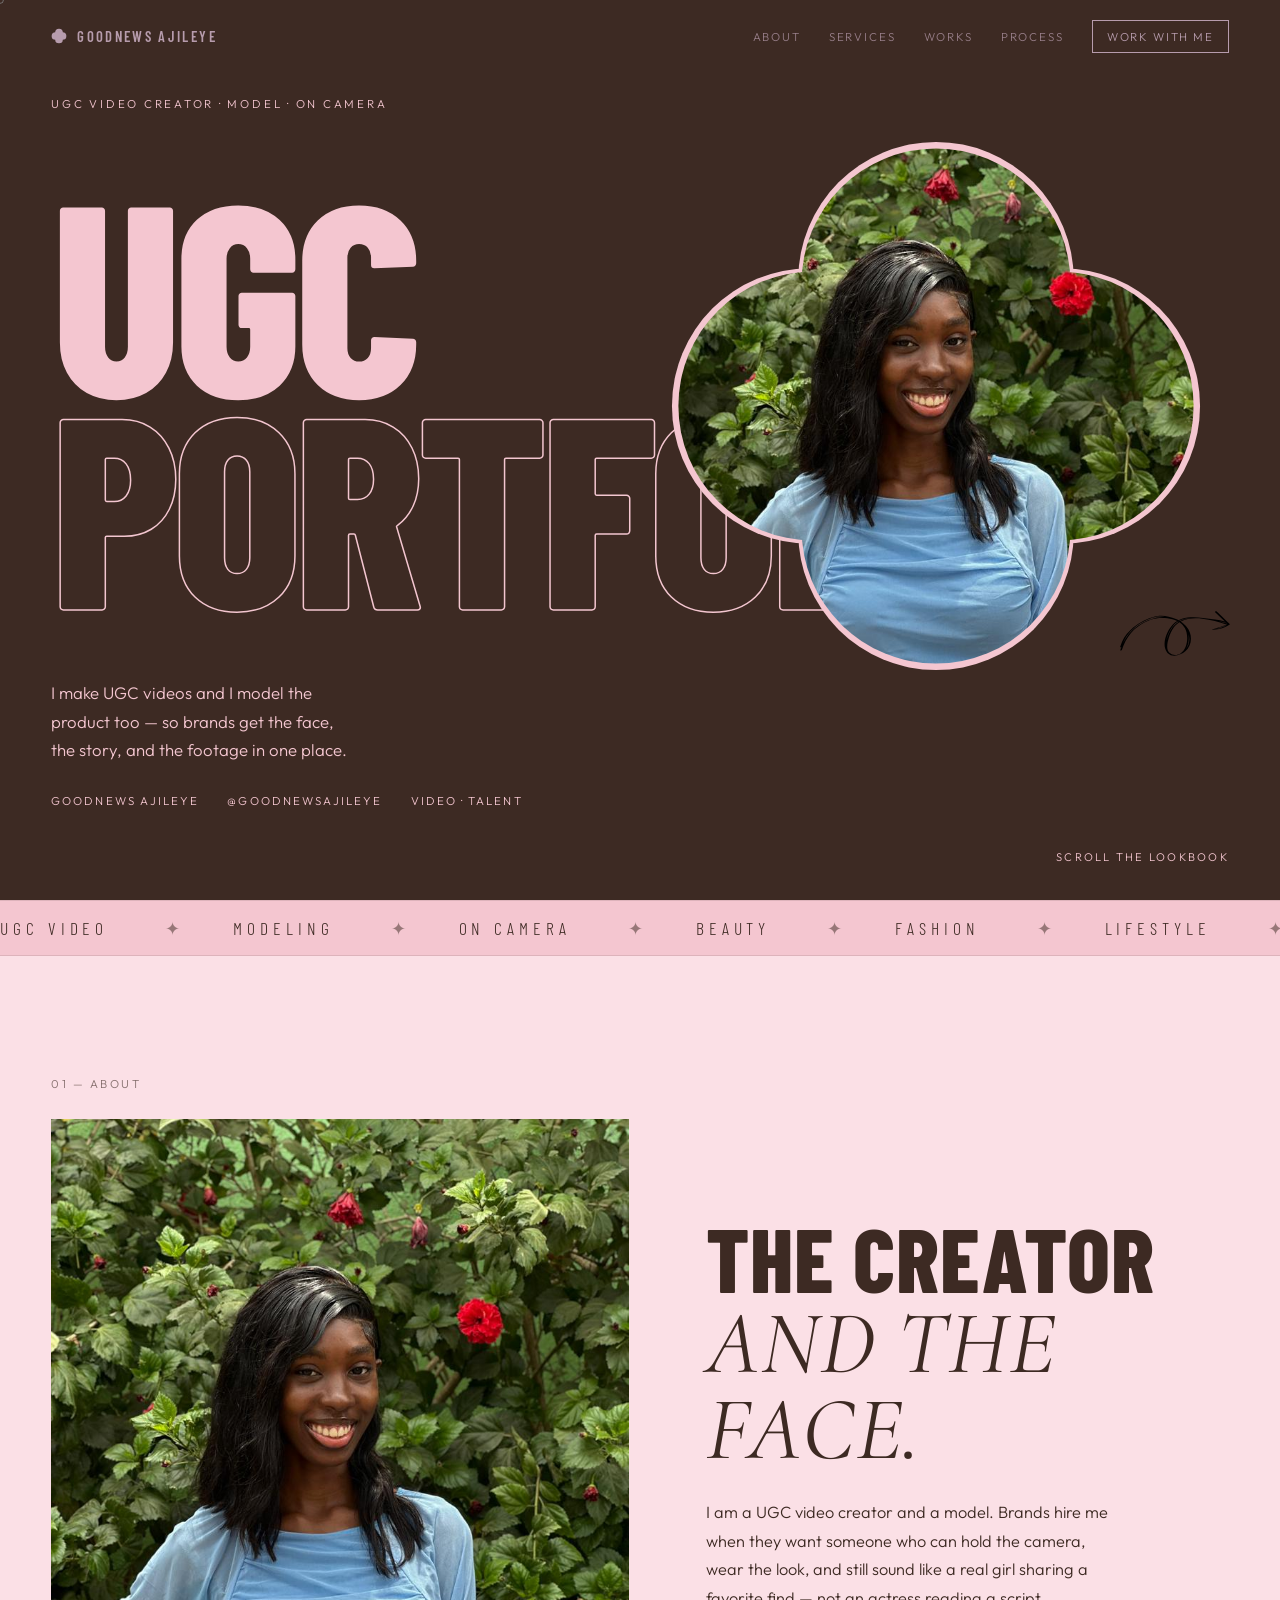
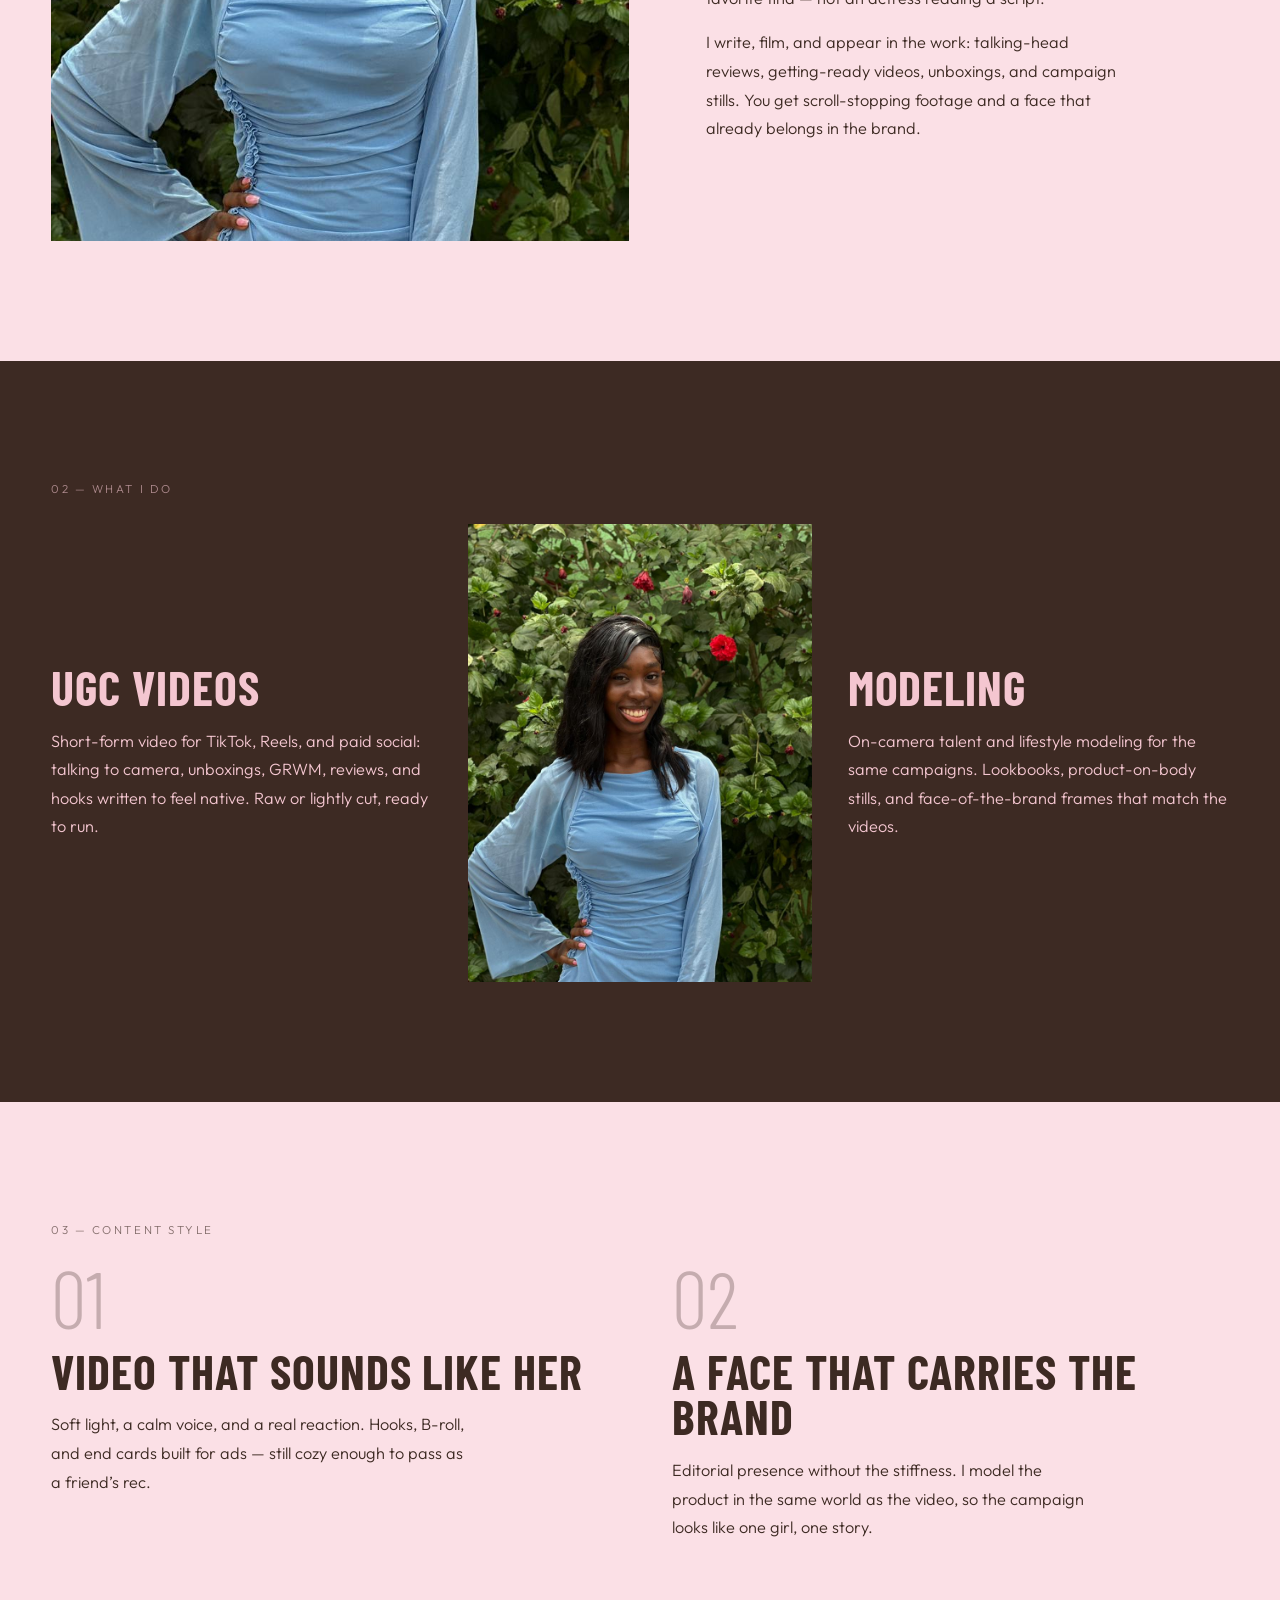
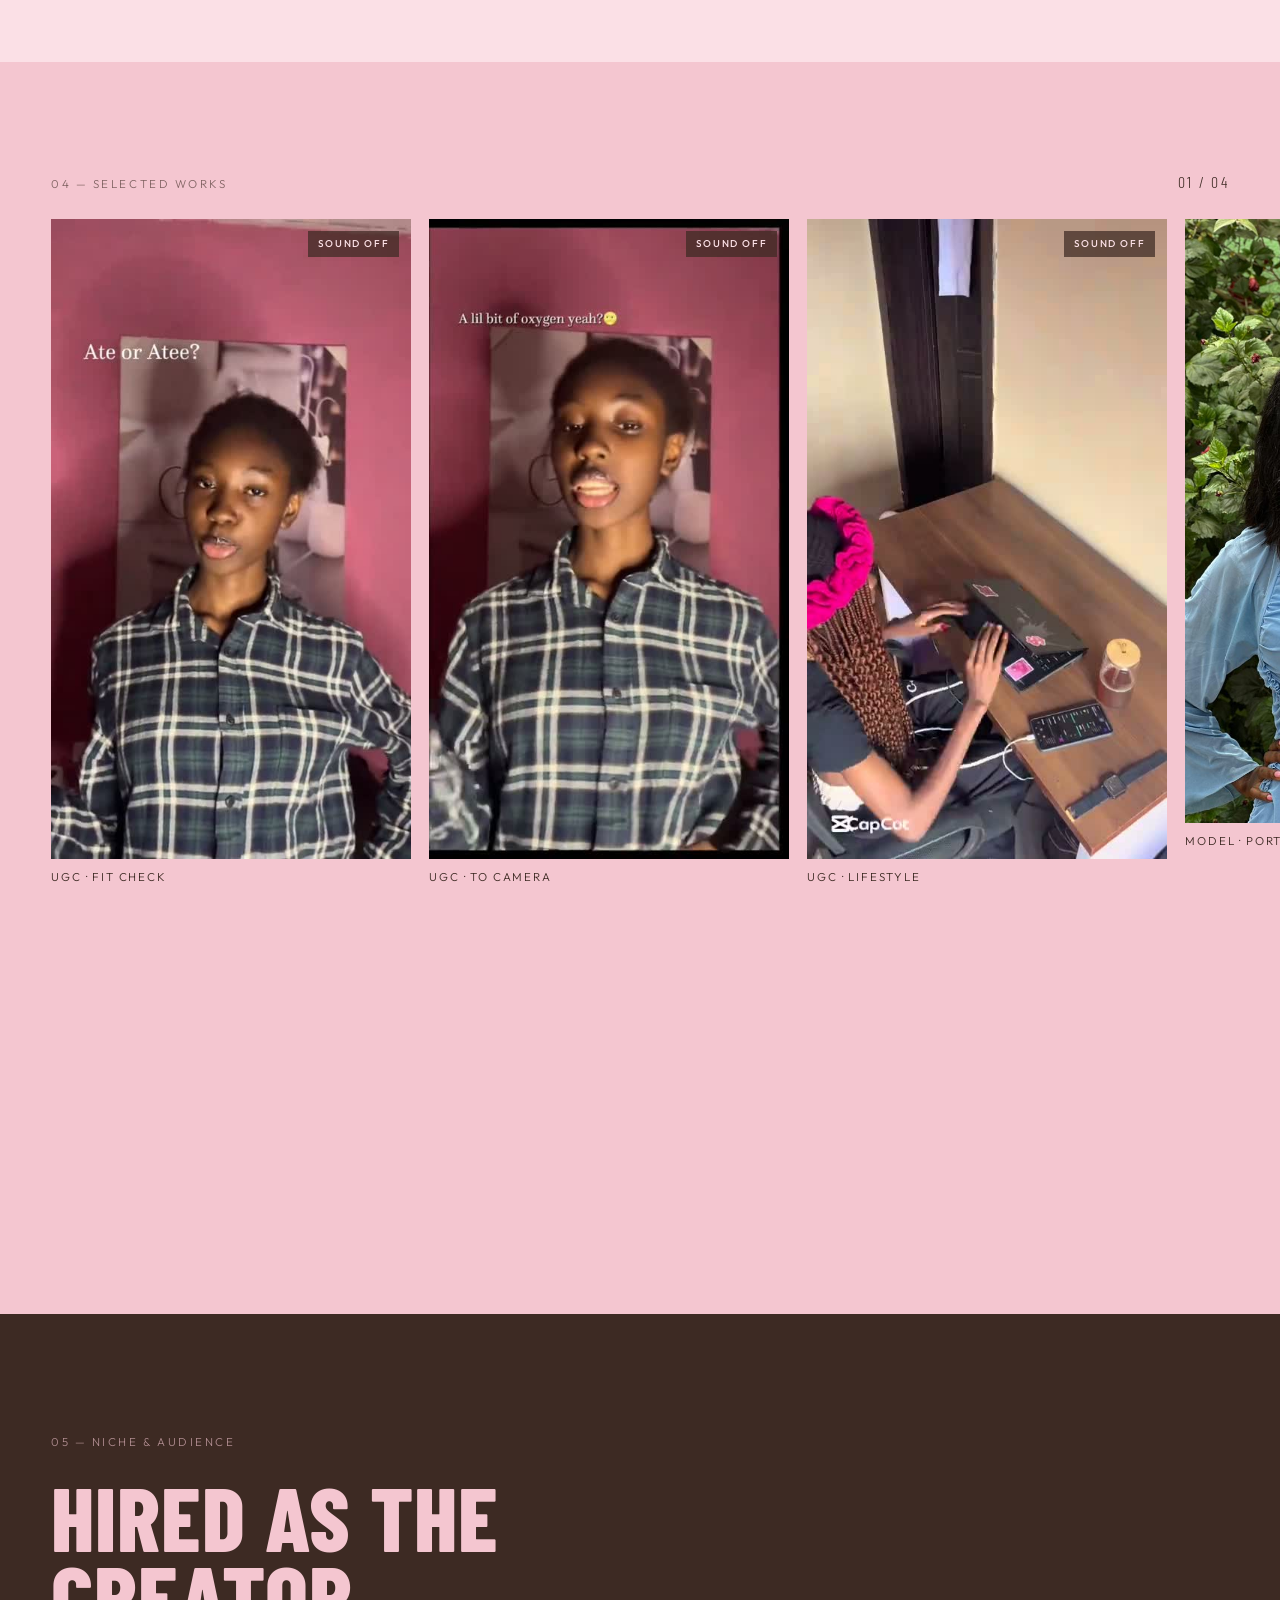
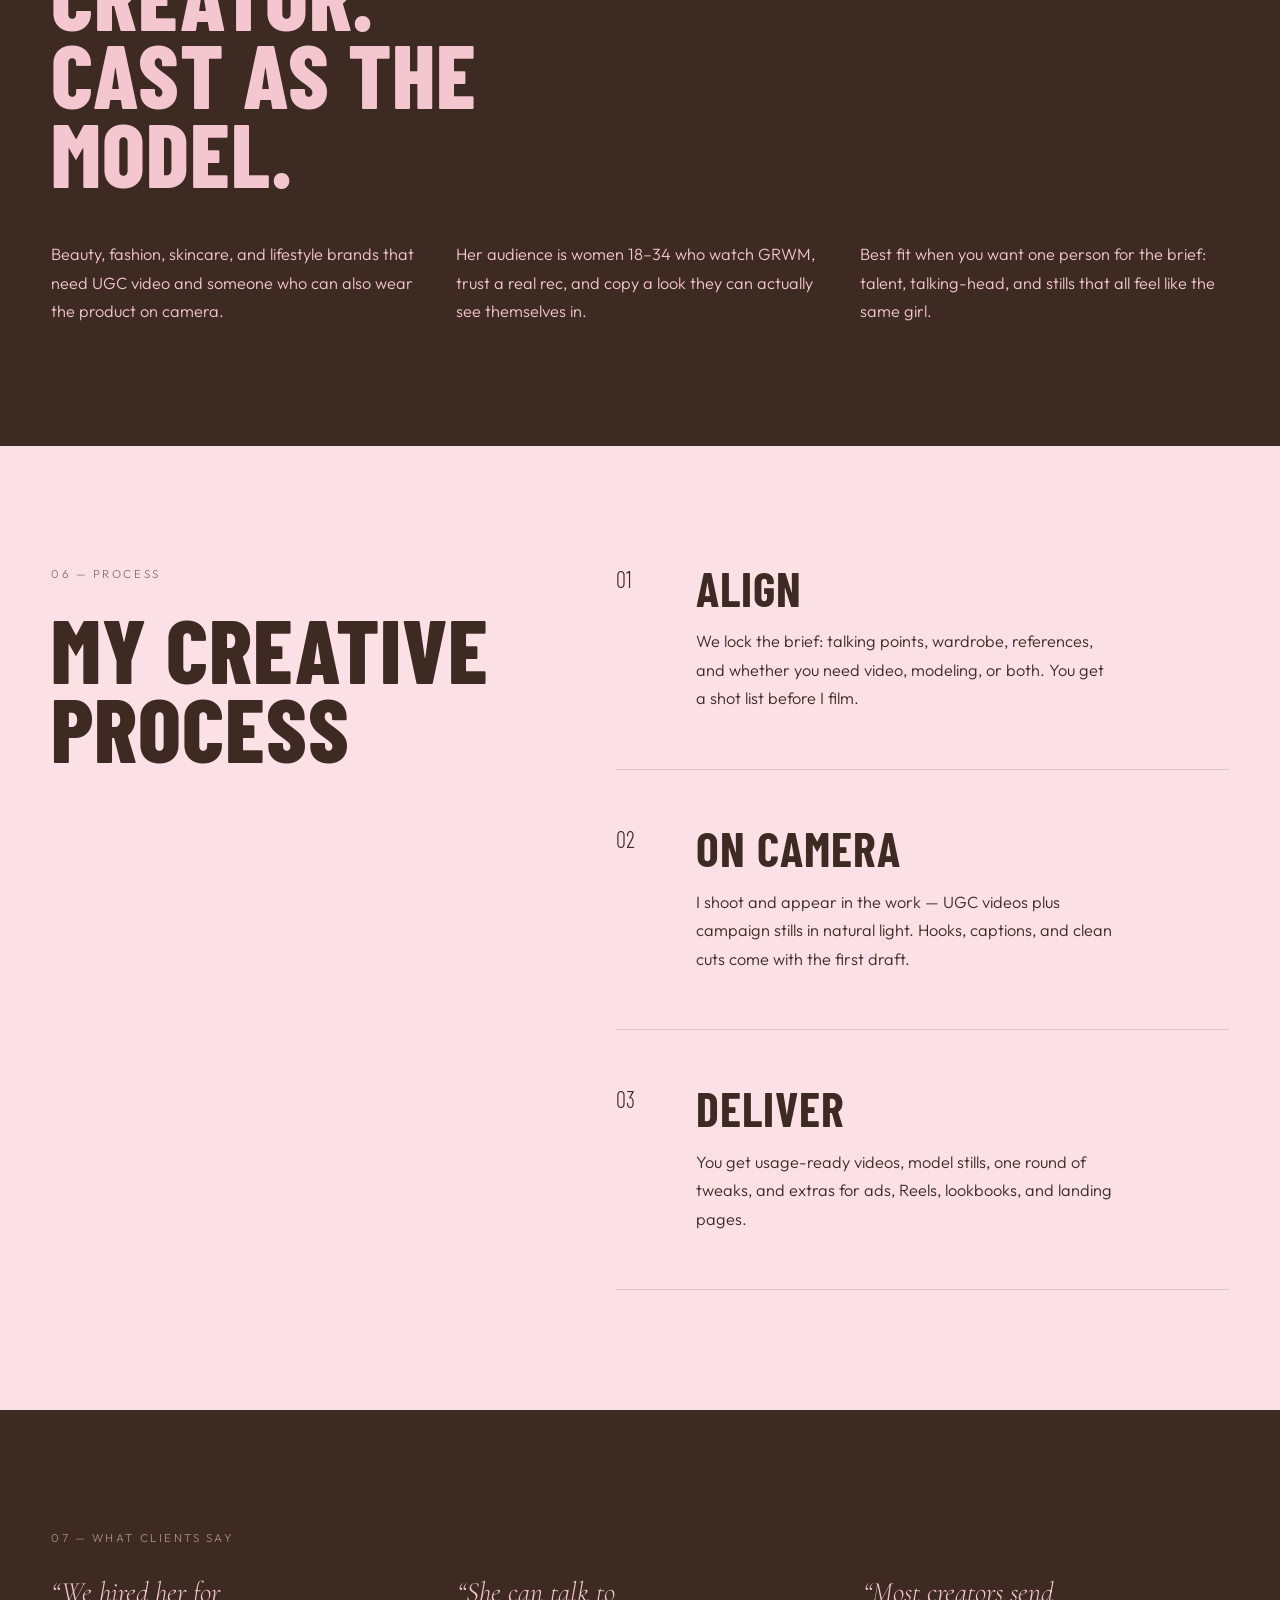
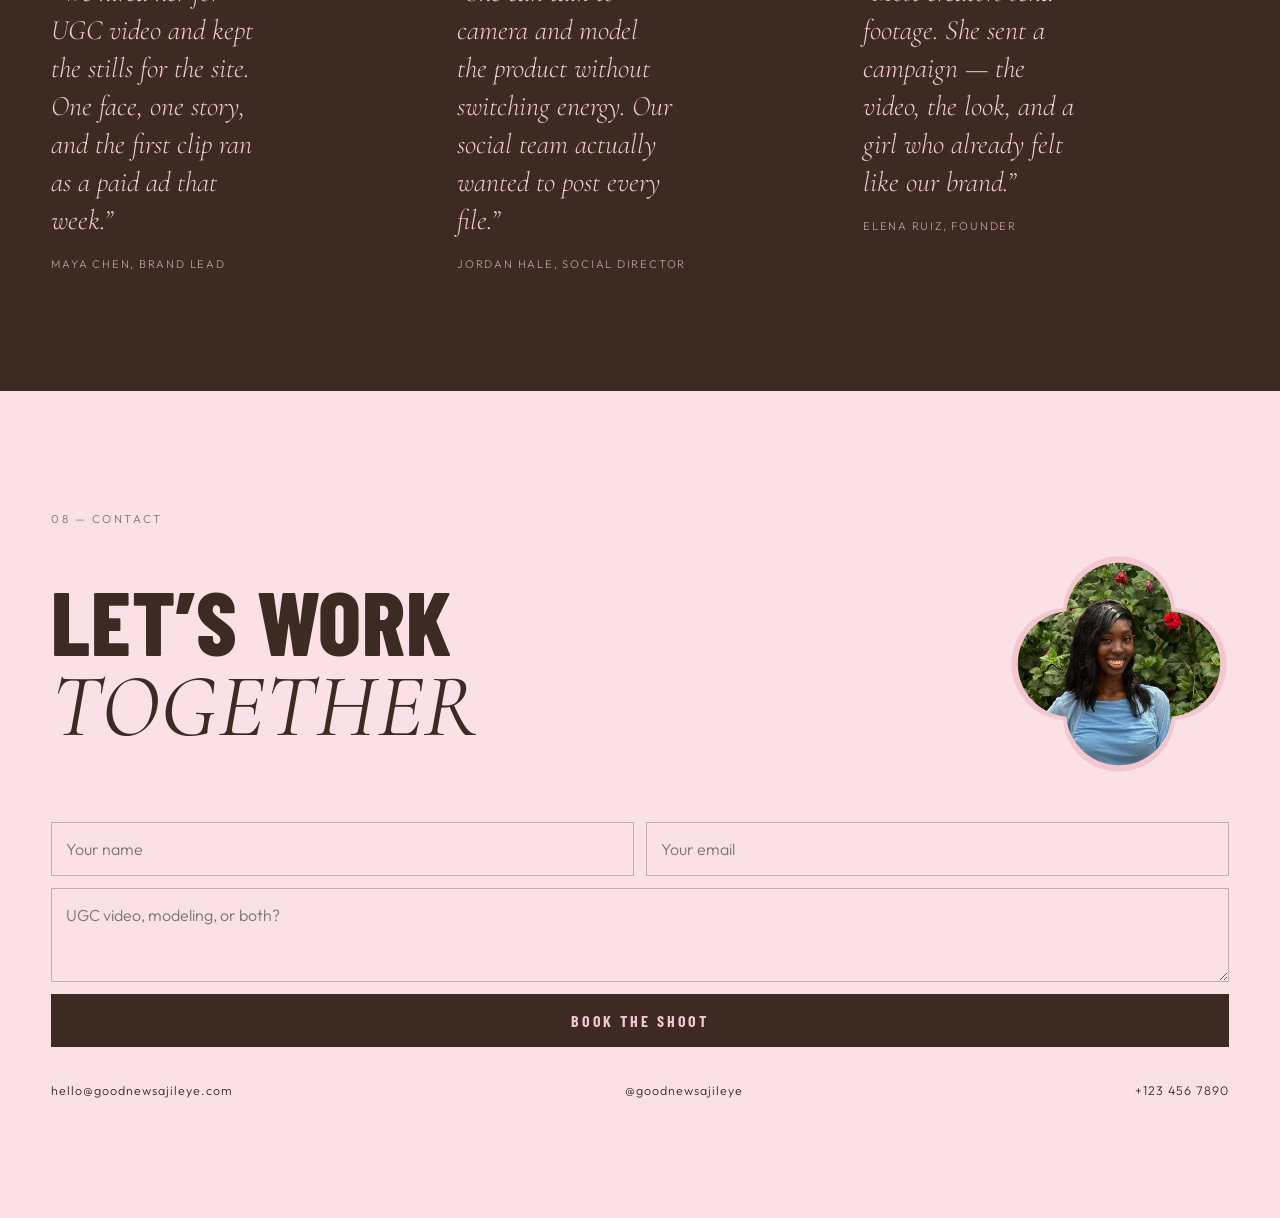
==== index.html @ 713c8ba0 "making it responsive" ====
<!DOCTYPE html>
<html lang="en">
<head>
  <meta charset="UTF-8">
  <meta name="viewport" content="width=device-width, initial-scale=1.0, viewport-fit=cover">
  <title>Goodnews Ajileye | UGC Creator & Model</title>
  <meta name="description" content="Goodnews Ajileye is a UGC video creator and model. On-camera stories, lifestyle campaigns, and ready-to-run video for beauty, fashion, and everyday brands.">
  <link rel="icon" href="assets/svg/clover.svg" type="image/svg+xml">
  <link rel="preconnect" href="https://fonts.googleapis.com">
  <link rel="preconnect" href="https://fonts.gstatic.com" crossorigin>
  <link href="https://fonts.googleapis.com/css2?family=Barlow+Condensed:wght@400;600;700;800&family=Cormorant+Garamond:ital,wght@0,400;1,400;1,500&family=Outfit:wght@300;400;500&display=swap" rel="stylesheet">
  <link rel="stylesheet" href="css/styles.css">
</head>
<body>
  <div class="cursor" aria-hidden="true"><span></span></div>
  <a class="skip" href="#home">Skip to content</a>

  <header class="topbar">
    <a class="logo" href="#home">
      <span class="clover-icon" aria-hidden="true"></span>
      <span class="logo-full">Goodnews Ajileye</span>
      <span class="logo-short">GA</span>
    </a>
    <button class="nav-toggle" type="button" aria-label="Open menu" aria-expanded="false">
      <span></span><span></span>
    </button>
    <nav class="nav" id="site-nav">
      <a href="#about">About</a>
      <a href="#do">Services</a>
      <a href="#works">Works</a>
      <a href="#process">Process</a>
      <a href="#contact" class="nav-cta">Work with me</a>
    </nav>
  </header>

  <main>
    <section class="hero" id="home">
      <p class="hero-kicker">UGC video creator · Model · On camera</p>
      <h1 class="hero-title">
        <span>UGC</span>
        <span class="outline">PORTFOLIO</span>
      </h1>
      <div class="hero-figure">
        <div class="clover-pic">
          <img src="assets/img/goodnews.jpg" alt="Goodnews Ajileye">
        </div>
        <img class="bow" src="assets/svg/bow.svg" alt="">
      </div>
      <p class="hero-lede">I make UGC videos and I model the product too — so brands get the face, the story, and the footage in one place.</p>
      <div class="hero-meta">
        <p>Goodnews Ajileye</p>
        <p>@goodnewsajileye</p>
        <p>Video · Talent</p>
      </div>
      <a class="scroll-hint" href="#about">Scroll the lookbook</a>
    </section>

    <div class="ticker" aria-hidden="true">
      <div class="ticker-track">
        <span>UGC Video</span><span>Modeling</span><span>On Camera</span><span>Beauty</span><span>Fashion</span><span>Lifestyle</span>
        <span>UGC Video</span><span>Modeling</span><span>On Camera</span><span>Beauty</span><span>Fashion</span><span>Lifestyle</span>
      </div>
    </div>

    <section class="about" id="about">
      <p class="chapter">01 — About</p>
      <div class="about-grid">
        <figure class="about-shot">
          <img src="assets/img/goodnews.jpg" alt="Portrait of Goodnews Ajileye">
        </figure>
        <div class="about-copy">
          <h2>The creator<br><em>and the face.</em></h2>
          <p>I am a UGC video creator and a model. Brands hire me when they want someone who can hold the camera, wear the look, and still sound like a real girl sharing a favorite find — not an actress reading a script.</p>
          <p>I write, film, and appear in the work: talking-head reviews, getting-ready videos, unboxings, and campaign stills. You get scroll-stopping footage and a face that already belongs in the brand.</p>
        </div>
      </div>
    </section>

    <section class="services" id="do">
      <p class="chapter light">02 — What I do</p>
      <div class="service-row">
        <article>
          <h3>UGC videos</h3>
          <p>Short-form video for TikTok, Reels, and paid social: talking to camera, unboxings, GRWM, reviews, and hooks written to feel native. Raw or lightly cut, ready to run.</p>
        </article>
        <figure>
          <img src="assets/img/goodnews.jpg" alt="Goodnews on camera">
        </figure>
        <article>
          <h3>Modeling</h3>
          <p>On-camera talent and lifestyle modeling for the same campaigns. Lookbooks, product-on-body stills, and face-of-the-brand frames that match the videos.</p>
        </article>
      </div>
    </section>

    <section class="style" id="style">
      <p class="chapter">03 — Content style</p>
      <div class="style-grid">
        <article>
          <span>01</span>
          <h3>Video that sounds like her</h3>
          <p>Soft light, a calm voice, and a real reaction. Hooks, B-roll, and end cards built for ads — still cozy enough to pass as a friend’s rec.</p>
        </article>
        <article>
          <span>02</span>
          <h3>A face that carries the brand</h3>
          <p>Editorial presence without the stiffness. I model the product in the same world as the video, so the campaign looks like one girl, one story.</p>
        </article>
      </div>
    </section>

    <section class="works-pin" id="works">
      <div class="works-sticky">
        <div class="works-bar">
          <p class="chapter">04 — Selected works</p>
          <p class="works-count"><span id="works-index">01</span> / <span id="works-total">04</span></p>
        </div>
        <div class="works-track" id="works-track">
          <figure class="work-clip">
            <video muted loop playsinline webkit-playsinline preload="metadata" poster="assets/img/work-fit.jpg" src="assets/video/ugc-0359.mp4"></video>
            <button type="button" class="work-sound" aria-label="Unmute video">Sound off</button>
            <figcaption>UGC · Fit check</figcaption>
          </figure>
          <figure class="work-clip">
            <video muted loop playsinline webkit-playsinline preload="metadata" poster="assets/img/work-talk.jpg" src="assets/video/ugc-0360.mp4"></video>
            <button type="button" class="work-sound" aria-label="Unmute video">Sound off</button>
            <figcaption>UGC · To camera</figcaption>
          </figure>
          <figure class="work-clip">
            <video muted loop playsinline webkit-playsinline preload="metadata" poster="assets/img/work-life.jpg" src="assets/video/ugc-8744.mp4"></video>
            <button type="button" class="work-sound" aria-label="Unmute video">Sound off</button>
            <figcaption>UGC · Lifestyle</figcaption>
          </figure>
          <figure>
            <img src="assets/img/goodnews.jpg" alt="Goodnews Ajileye, UGC creator and model">
            <figcaption>Model · Portrait</figcaption>
          </figure>
        </div>
      </div>
    </section>

    <section class="niche" id="niche">
      <p class="chapter light">05 — Niche & audience</p>
      <h2>Hired as the creator.<br>Cast as the model.</h2>
      <div class="niche-grid">
        <p>Beauty, fashion, skincare, and lifestyle brands that need UGC video and someone who can also wear the product on camera.</p>
        <p>Her audience is women 18–34 who watch GRWM, trust a real rec, and copy a look they can actually see themselves in.</p>
        <p>Best fit when you want one person for the brief: talent, talking-head, and stills that all feel like the same girl.</p>
      </div>
    </section>

    <section class="process" id="process">
      <div class="process-sticky">
        <p class="chapter">06 — Process</p>
        <h2>My creative<br>process</h2>
      </div>
      <ol class="steps">
        <li>
          <span>01</span>
          <div>
            <h3>Align</h3>
            <p>We lock the brief: talking points, wardrobe, references, and whether you need video, modeling, or both. You get a shot list before I film.</p>
          </div>
        </li>
        <li>
          <span>02</span>
          <div>
            <h3>On camera</h3>
            <p>I shoot and appear in the work — UGC videos plus campaign stills in natural light. Hooks, captions, and clean cuts come with the first draft.</p>
          </div>
        </li>
        <li>
          <span>03</span>
          <div>
            <h3>Deliver</h3>
            <p>You get usage-ready videos, model stills, one round of tweaks, and extras for ads, Reels, lookbooks, and landing pages.</p>
          </div>
        </li>
      </ol>
    </section>

    <section class="clients" id="clients">
      <p class="chapter light">07 — What clients say</p>
      <div class="quotes">
        <blockquote>
          <p>“We hired her for UGC video and kept the stills for the site. One face, one story, and the first clip ran as a paid ad that week.”</p>
          <cite>Maya Chen, Brand Lead</cite>
        </blockquote>
        <blockquote>
          <p>“She can talk to camera and model the product without switching energy. Our social team actually wanted to post every file.”</p>
          <cite>Jordan Hale, Social Director</cite>
        </blockquote>
        <blockquote>
          <p>“Most creators send footage. She sent a campaign — the video, the look, and a girl who already felt like our brand.”</p>
          <cite>Elena Ruiz, Founder</cite>
        </blockquote>
      </div>
    </section>

    <section class="contact" id="contact">
      <p class="chapter">08 — Contact</p>
      <div class="contact-top">
        <h2>Let’s work<br><em>together</em></h2>
        <div class="contact-portrait">
          <div class="clover-pic">
            <img src="assets/img/goodnews.jpg" alt="Goodnews Ajileye">
          </div>
        </div>
      </div>
      <form class="contact-form" id="contact-form">
        <input type="text" name="name" placeholder="Your name" required>
        <input type="email" name="email" placeholder="Your email" required>
        <textarea name="message" rows="3" placeholder="UGC video, modeling, or both?" required></textarea>
        <button type="submit">Book the shoot</button>
        <p class="form-note" hidden>Thank you. I will get back to you soon.</p>
      </form>
      <div class="contact-meta">
        <a href="mailto:hello@goodnewsajileye.com">hello@goodnewsajileye.com</a>
        <a href="https://instagram.com/goodnewsajileye" target="_blank" rel="noreferrer">@goodnewsajileye</a>
        <a href="tel:+1234567890">+123 456 7890</a>
      </div>
    </section>
  </main>

  <script src="js/main.js"></script>
</body>
</html>
---- css/styles.css ----
:root {
  --pink: #f4c6d0;
  --pink-soft: #fbe0e6;
  --brown: #3d2a23;
  --brown-deep: #261812;
  --ink: #3d2a23;
  --display: "Barlow Condensed", "Arial Narrow", sans-serif;
  --serif: "Cormorant Garamond", Georgia, serif;
  --body: "Outfit", system-ui, sans-serif;
  --pad: clamp(20px, 4vw, 56px);
  --header: 72px;
  --safe-top: env(safe-area-inset-top, 0px);
  --safe-bottom: env(safe-area-inset-bottom, 0px);
}

* { box-sizing: border-box; margin: 0; padding: 0; }

html {
  scroll-behavior: smooth;
  scroll-padding-top: calc(var(--header) + var(--safe-top));
  -webkit-text-size-adjust: 100%;
  text-size-adjust: 100%;
  overflow-x: clip;
  width: 100%;
  max-width: 100%;
}

body {
  font-family: var(--body);
  font-weight: 300;
  color: var(--ink);
  background: var(--pink-soft);
  overflow-x: clip;
  width: 100%;
  max-width: 100%;
}

body.has-cursor { cursor: none; }

img,
video { max-width: 100%; height: auto; display: block; }
a { color: inherit; text-decoration: none; }
em { font-family: var(--serif); font-style: italic; font-weight: 400; }

::selection { background: var(--brown); color: var(--pink); }
:focus-visible { outline: 2px solid currentColor; outline-offset: 3px; }

.skip {
  position: absolute;
  left: 12px;
  top: -48px;
  z-index: 40;
  padding: 8px 12px;
  background: var(--brown);
  color: var(--pink);
}
.skip:focus { top: 12px; }

.cursor {
  display: none;
  position: fixed;
  top: 0;
  left: 0;
  z-index: 50;
  width: 18px;
  height: 18px;
  pointer-events: none;
  mix-blend-mode: difference;
}

.cursor span {
  display: block;
  width: 100%;
  height: 100%;
  border: 1.5px solid #fff;
  border-radius: 50%;
  transform: scale(0.4);
  transition: transform 0.25s ease;
}

body.has-cursor .cursor { display: block; }
body.is-hovering .cursor span { transform: scale(1.8); }

.clover-icon {
  width: 16px;
  height: 16px;
  display: inline-block;
  background: currentColor;
  -webkit-mask: url("../assets/svg/clover.svg") center / contain no-repeat;
  mask: url("../assets/svg/clover.svg") center / contain no-repeat;
}

.clover-pic {
  position: relative;
  width: 100%;
  aspect-ratio: 1;
}

.clover-pic::before {
  content: "";
  position: absolute;
  inset: -7px;
  background: var(--pink);
  -webkit-mask: url("../assets/svg/clover.svg") center / 100% 100% no-repeat;
  mask: url("../assets/svg/clover.svg") center / 100% 100% no-repeat;
}

.clover-pic img {
  width: 100%;
  height: 100%;
  object-fit: cover;
  object-position: 52% 18%;
  -webkit-mask: url("../assets/svg/clover.svg") center / 100% 100% no-repeat;
  mask: url("../assets/svg/clover.svg") center / 100% 100% no-repeat;
}

.topbar {
  position: fixed;
  inset: 0 0 auto;
  z-index: 20;
  height: calc(var(--header) + var(--safe-top));
  padding: var(--safe-top) var(--pad) 0;
  display: flex;
  align-items: center;
  justify-content: space-between;
  color: var(--pink);
  mix-blend-mode: difference;
}

.logo {
  display: flex;
  align-items: center;
  gap: 10px;
  font-family: var(--display);
  font-weight: 600;
  letter-spacing: 0.16em;
  text-transform: uppercase;
  font-size: 0.92rem;
}

.logo-short { display: none; }

.nav { display: flex; align-items: center; gap: 28px; }

.nav a {
  font-size: 0.72rem;
  letter-spacing: 0.16em;
  text-transform: uppercase;
  opacity: 0.75;
}

.nav a:hover,
.nav a.is-active { opacity: 1; }

.nav-cta {
  opacity: 1 !important;
  border: 1px solid currentColor;
  padding: 8px 14px;
}

.nav-toggle {
  display: none;
  width: 42px;
  height: 36px;
  border: 1px solid currentColor;
  background: transparent;
  cursor: pointer;
}

.nav-toggle span {
  display: block;
  height: 1px;
  margin: 6px 8px;
  background: currentColor;
}

.chapter {
  font-size: 0.72rem;
  letter-spacing: 0.22em;
  text-transform: uppercase;
  margin-bottom: 28px;
  opacity: 0.62;
}

.chapter.light { color: var(--pink); }

.hero {
  position: relative;
  min-height: 100vh;
  padding: calc(var(--header) + 24px) var(--pad) 48px;
  background: var(--brown);
  color: var(--pink);
  overflow: hidden;
}

.hero-kicker {
  font-size: 0.72rem;
  letter-spacing: 0.24em;
  text-transform: uppercase;
}

.hero-title {
  font-family: var(--display);
  font-weight: 800;
  font-size: clamp(6rem, 22vw, 17rem);
  line-height: 0.78;
  letter-spacing: -0.03em;
  text-transform: uppercase;
  margin-top: 8vh;
}

.hero-title .outline {
  display: block;
  color: transparent;
  -webkit-text-stroke: 1.5px var(--pink);
}

.hero-figure {
  position: absolute;
  right: 5vw;
  top: 14vh;
  width: min(560px, 46vw);
  z-index: 2;
}

.hero-figure .bow {
  position: absolute;
  right: -14px;
  bottom: 28px;
  width: 110px;
  color: var(--pink);
}

.hero-lede {
  max-width: 28ch;
  margin-top: 8vh;
  font-size: 1.05rem;
  line-height: 1.7;
}

.hero-meta {
  display: flex;
  gap: 28px;
  margin-top: 28px;
  font-size: 0.72rem;
  letter-spacing: 0.18em;
  text-transform: uppercase;
}

.scroll-hint {
  position: absolute;
  right: var(--pad);
  bottom: 36px;
  font-size: 0.7rem;
  letter-spacing: 0.2em;
  text-transform: uppercase;
}

.ticker {
  width: 100%;
  overflow: hidden;
  background: var(--pink);
  color: var(--brown);
  border-top: 1px solid rgba(61, 42, 35, 0.12);
  border-bottom: 1px solid rgba(61, 42, 35, 0.12);
}

.ticker-track {
  display: flex;
  gap: 48px;
  width: max-content;
  padding: 16px 0;
  font-family: var(--display);
  font-size: 1.1rem;
  letter-spacing: 0.28em;
  text-transform: uppercase;
  animation: ticker 28s linear infinite;
}

.ticker-track span::after {
  content: " ✦ ";
  margin-left: 48px;
  opacity: 0.5;
}

@keyframes ticker {
  to { transform: translateX(-50%); }
}

.about,
.style,
.process,
.contact {
  background: var(--pink-soft);
  color: var(--brown);
  padding: 120px var(--pad);
}

.services,
.niche,
.clients {
  background: var(--brown);
  color: var(--pink);
  padding: 120px var(--pad);
}

.about-grid {
  display: grid;
  grid-template-columns: 1.05fr 0.95fr;
  gap: clamp(32px, 6vw, 80px);
  align-items: center;
}

.about-shot img {
  width: 100%;
  aspect-ratio: 4 / 5;
  object-fit: cover;
  object-position: 50% 12%;
}

.about-copy h2,
.niche h2,
.process-sticky h2,
.contact-top h2 {
  font-family: var(--display);
  font-weight: 800;
  font-size: clamp(3.4rem, 7vw, 6.4rem);
  line-height: 0.88;
  text-transform: uppercase;
  letter-spacing: 0.01em;
  margin-bottom: 28px;
}

.about-copy p,
.service-row article p,
.style-grid p,
.niche-grid p,
.steps p,
.quotes p {
  font-size: 1.02rem;
  line-height: 1.75;
  max-width: 38ch;
}

.about-copy p + p { margin-top: 16px; }

.service-row {
  display: grid;
  grid-template-columns: 1fr 0.9fr 1fr;
  gap: 36px;
  align-items: center;
}

.service-row h3,
.style-grid h3,
.steps h3 {
  font-family: var(--display);
  font-weight: 700;
  font-size: clamp(2rem, 4vw, 3rem);
  text-transform: uppercase;
  letter-spacing: 0.02em;
  line-height: 0.95;
  margin-bottom: 16px;
}

.service-row figure img {
  width: 100%;
  aspect-ratio: 3 / 4;
  object-fit: cover;
  object-position: 50% 12%;
}

.style-grid {
  display: grid;
  grid-template-columns: 1fr 1fr;
  gap: 64px;
}

.style-grid span {
  display: block;
  font-family: var(--display);
  font-size: 5rem;
  line-height: 0.8;
  margin-bottom: 20px;
  opacity: 0.28;
}

.works-pin { background: var(--pink); }

.works-sticky {
  position: sticky;
  top: 0;
  height: 100vh;
  display: flex;
  flex-direction: column;
  justify-content: center;
  overflow: hidden;
  padding: var(--header) 0 40px;
}

.works-bar {
  display: flex;
  justify-content: space-between;
  align-items: end;
  padding: 0 var(--pad) 28px;
}

.works-bar .chapter { margin: 0; color: var(--brown); }

.works-count {
  font-family: var(--display);
  letter-spacing: 0.14em;
}

.works-track {
  display: flex;
  gap: 18px;
  padding-left: var(--pad);
  padding-right: var(--pad);
  width: 100%;
  max-width: 100%;
  min-width: 0;
  overflow-x: auto;
}

.works-track figure { width: min(28vw, 340px); }

.works-track figure.work-clip { width: min(32vw, 360px); }

.works-track img,
.works-track video {
  width: 100%;
  aspect-ratio: 9 / 16;
  object-fit: cover;
  object-position: 50% 12%;
  background: var(--brown);
  display: block;
}

.works-track video { object-position: center; }

.work-clip { position: relative; }

.work-sound {
  position: absolute;
  top: 12px;
  right: 12px;
  z-index: 2;
  border: 0;
  padding: 8px 10px;
  background: rgba(61, 42, 35, 0.72);
  color: var(--pink-soft);
  font: 500 0.62rem/1 var(--body);
  letter-spacing: 0.16em;
  text-transform: uppercase;
}

.work-clip.is-live .work-sound { background: rgba(61, 42, 35, 0.9); }

.works-track figcaption {
  margin-top: 10px;
  font-size: 0.72rem;
  letter-spacing: 0.16em;
  text-transform: uppercase;
}

.niche h2 { max-width: 16ch; color: var(--pink); }

.niche-grid {
  display: grid;
  grid-template-columns: repeat(3, minmax(0, 1fr));
  gap: 36px;
  margin-top: 48px;
}

.process {
  display: grid;
  grid-template-columns: 0.9fr 1.1fr;
  gap: 64px;
  align-items: start;
}

.process-sticky { position: sticky; top: calc(var(--header) + 32px); }

.steps { list-style: none; display: grid; gap: 56px; }

.steps li {
  display: grid;
  grid-template-columns: 64px 1fr;
  gap: 16px;
  padding-bottom: 56px;
  border-bottom: 1px solid rgba(61, 42, 35, 0.15);
}

.steps span {
  font-family: var(--display);
  font-size: 1.4rem;
}

.quotes {
  display: grid;
  grid-template-columns: repeat(3, minmax(0, 1fr));
  gap: 40px;
}

.quotes blockquote { max-width: 28ch; }

.quotes p {
  font-family: var(--serif);
  font-style: italic;
  font-size: clamp(1.4rem, 2.2vw, 1.85rem);
  line-height: 1.35;
  max-width: 18ch;
}

.quotes cite {
  display: block;
  margin-top: 18px;
  font-style: normal;
  font-size: 0.7rem;
  letter-spacing: 0.16em;
  text-transform: uppercase;
  opacity: 0.7;
}

.contact-top {
  display: grid;
  grid-template-columns: 1fr auto;
  gap: 40px;
  align-items: end;
  margin-bottom: 48px;
}

.contact-portrait { width: min(220px, 30vw); }

.contact-form {
  display: grid;
  grid-template-columns: 1fr 1fr;
  gap: 12px;
}

.contact-form textarea,
.contact-form button,
.form-note { grid-column: 1 / -1; }

.contact-form input,
.contact-form textarea,
.contact-form button {
  width: 100%;
  max-width: 100%;
  font: inherit;
  border: 1px solid rgba(61, 42, 35, 0.28);
  background: transparent;
  color: var(--brown);
  padding: 16px 14px;
}

.contact-form button {
  font-family: var(--display);
  font-weight: 700;
  letter-spacing: 0.18em;
  text-transform: uppercase;
  background: var(--brown);
  color: var(--pink);
  cursor: pointer;
}

.contact-form button:hover { background: var(--brown-deep); }

.contact-meta {
  display: flex;
  justify-content: space-between;
  gap: 16px;
  margin-top: 36px;
  font-size: 0.78rem;
  letter-spacing: 0.08em;
}

.contact-meta a { overflow-wrap: anywhere; }
.contact-meta a:hover { text-decoration: underline; }

.about-grid > *,
.service-row > *,
.style-grid > *,
.niche-grid > *,
.quotes > *,
.contact-form > * { min-width: 0; }

main,
section { max-width: 100%; }

@media (min-width: 981px) {
  .works-track {
    width: max-content;
    max-width: none;
    overflow: visible;
    will-change: transform;
  }
}

@media (max-width: 1200px) and (min-width: 981px) {
  .hero-title { font-size: clamp(5.2rem, 16vw, 11rem); }
  .hero-figure {
    width: min(420px, 38vw);
    top: 18vh;
    right: 4vw;
  }
}

@media (max-width: 1100px) {
  .service-row { grid-template-columns: 1fr 1fr; }
  .service-row figure { grid-column: 1 / -1; max-width: 420px; }
}

@media (max-width: 980px) {
  :root { --pad: 20px; --header: 64px; }

  body.has-cursor { cursor: auto; }
  body.nav-open { overflow: hidden; }
  .cursor { display: none !important; }

  .logo-full { display: none; }
  .logo-short { display: inline; }

  .nav-toggle {
    display: flex;
    flex-direction: column;
    justify-content: center;
    align-items: center;
    gap: 7px;
    width: 44px;
    height: 44px;
    flex-shrink: 0;
  }

  .nav-toggle span {
    width: 18px;
    margin: 0;
    transition: transform 0.2s ease;
  }

  .nav-toggle[aria-expanded="true"] span:first-child {
    transform: translateY(4px) rotate(45deg);
  }

  .nav-toggle[aria-expanded="true"] span:last-child {
    transform: translateY(-4px) rotate(-45deg);
  }

  .topbar {
    mix-blend-mode: normal;
    background: var(--brown);
  }

  .nav {
    display: flex;
    position: fixed;
    top: calc(var(--header) + var(--safe-top));
    left: 0;
    right: 0;
    bottom: 0;
    flex-direction: column;
    justify-content: center;
    align-items: stretch;
    gap: 0;
    min-width: 0;
    padding: 24px var(--pad) calc(32px + var(--safe-bottom));
    background: var(--brown);
    color: var(--pink);
    mix-blend-mode: normal;
    transform: translateX(100%);
    transition: transform 0.28s ease;
    z-index: 19;
  }

  .nav.open { transform: translateX(0); }

  .nav a {
    padding: 18px 0;
    font-size: 1.4rem;
    letter-spacing: 0.12em;
    opacity: 1;
    border-bottom: 1px solid rgba(244, 198, 208, 0.18);
  }

  .nav-cta {
    margin-top: 28px;
    text-align: center;
    padding: 16px;
    border: 1px solid var(--pink);
  }

  .hero {
    min-height: auto;
    overflow: hidden;
    padding: calc(var(--header) + var(--safe-top) + 20px) var(--pad) 36px;
    display: flex;
    flex-direction: column;
  }

  .hero-kicker {
    font-size: 0.62rem;
    letter-spacing: 0.1em;
    max-width: 100%;
    line-height: 1.5;
  }

  .hero-title {
    font-size: clamp(2.8rem, 16vw, 4.8rem);
    margin-top: 20px;
    width: 100%;
    overflow-wrap: anywhere;
  }

  .hero-figure {
    position: relative;
    top: auto;
    right: auto;
    width: min(270px, 78vw);
    margin: 28px auto 4px;
    padding: 10px;
  }

  .hero-figure .bow {
    width: 64px;
    right: 2px;
    bottom: 18px;
  }

  .hero-lede {
    max-width: none;
    margin-top: 24px;
    font-size: 1rem;
    overflow-wrap: anywhere;
  }

  .hero-meta {
    flex-wrap: wrap;
    gap: 10px 16px;
    margin-top: 20px;
    font-size: 0.64rem;
    letter-spacing: 0.12em;
  }

  .scroll-hint {
    position: static;
    margin-top: 24px;
  }

  .about,
  .style,
  .process,
  .contact,
  .services,
  .niche,
  .clients {
    padding: 72px var(--pad);
  }

  .contact { padding-bottom: calc(80px + var(--safe-bottom)); }

  .about-copy h2,
  .niche h2,
  .process-sticky h2,
  .contact-top h2,
  .service-row h3,
  .style-grid h3 {
    overflow-wrap: anywhere;
    hyphens: auto;
  }

  .about-copy h2,
  .niche h2,
  .process-sticky h2,
  .contact-top h2 {
    font-size: clamp(2.6rem, 12vw, 4rem);
  }

  .about-grid,
  .service-row,
  .style-grid,
  .niche-grid,
  .process,
  .quotes,
  .contact-top,
  .contact-form {
    grid-template-columns: 1fr;
    gap: 28px;
  }

  .service-row,
  .service-row article,
  .service-row figure,
  .service-row figure img {
    width: 100%;
    max-width: 100%;
  }

  .service-row figure { max-width: none; }

  .about-copy p,
  .service-row article p,
  .style-grid p,
  .niche-grid p,
  .steps p,
  .quotes p,
  .hero-lede {
    max-width: none;
    overflow-wrap: break-word;
  }

  .style-grid span { font-size: 3.4rem; }
  .niche h2 { max-width: none; }
  .process-sticky { position: static; }

  .steps { gap: 28px; }
  .steps li {
    grid-template-columns: 44px 1fr;
    padding-bottom: 28px;
  }

  .quotes blockquote,
  .quotes p { max-width: none; }

  .contact-portrait {
    width: min(200px, 58vw);
    margin-inline: auto;
    padding: 8px;
  }

  .contact-form input,
  .contact-form textarea,
  .contact-form button {
    font-size: 16px;
    min-height: 48px;
    border-radius: 0;
    -webkit-appearance: none;
    appearance: none;
  }

  .works-pin {
    height: auto !important;
    overflow: hidden;
    width: 100%;
    max-width: 100%;
    min-width: 0;
  }

  .works-sticky {
    position: relative;
    height: auto;
    overflow: hidden;
    width: 100%;
    max-width: 100%;
    min-width: 0;
    padding: 64px 0 40px;
    justify-content: flex-start;
  }

  .works-bar {
    align-items: flex-start;
    gap: 12px;
    padding-bottom: 20px;
  }

  .works-bar .chapter {
    letter-spacing: 0.12em;
    max-width: 18ch;
  }

  .works-track {
    width: 100%;
    max-width: 100%;
    min-width: 0;
    overflow-x: auto;
    overflow-y: hidden;
    padding-right: var(--pad);
    scroll-snap-type: x mandatory;
    -webkit-overflow-scrolling: touch;
    scrollbar-width: none;
    overscroll-behavior-x: contain;
    touch-action: pan-x;
  }

  .works-track::-webkit-scrollbar { display: none; }

  .works-track figure,
  .works-track figure.work-clip {
    width: min(82vw, 300px);
    max-width: 82vw;
    scroll-snap-align: start;
    flex: 0 0 min(82vw, 300px);
  }

  .work-sound {
    min-width: 44px;
    min-height: 44px;
    padding: 10px 12px;
  }

  .contact-meta {
    flex-direction: column;
    align-items: flex-start;
    gap: 12px;
  }
}

@media (max-width: 600px) {
  :root { --pad: 16px; }

  .hero-title { font-size: clamp(2.5rem, 15vw, 3.6rem); }
  .hero-figure { width: min(236px, 76vw); }
  .ticker-track { gap: 28px; font-size: 0.95rem; letter-spacing: 0.18em; }
  .about-shot img { aspect-ratio: 3 / 4; }
  .service-row h3,
  .style-grid h3,
  .steps h3 { font-size: clamp(1.7rem, 9vw, 2.4rem); }
  .works-track figure,
  .works-track figure.work-clip {
    width: min(82vw, 280px);
    max-width: 82vw;
    flex: 0 0 min(82vw, 280px);
  }
}

@media (prefers-reduced-motion: reduce) {
  html { scroll-behavior: auto; }
  .ticker-track { animation: none; }
}
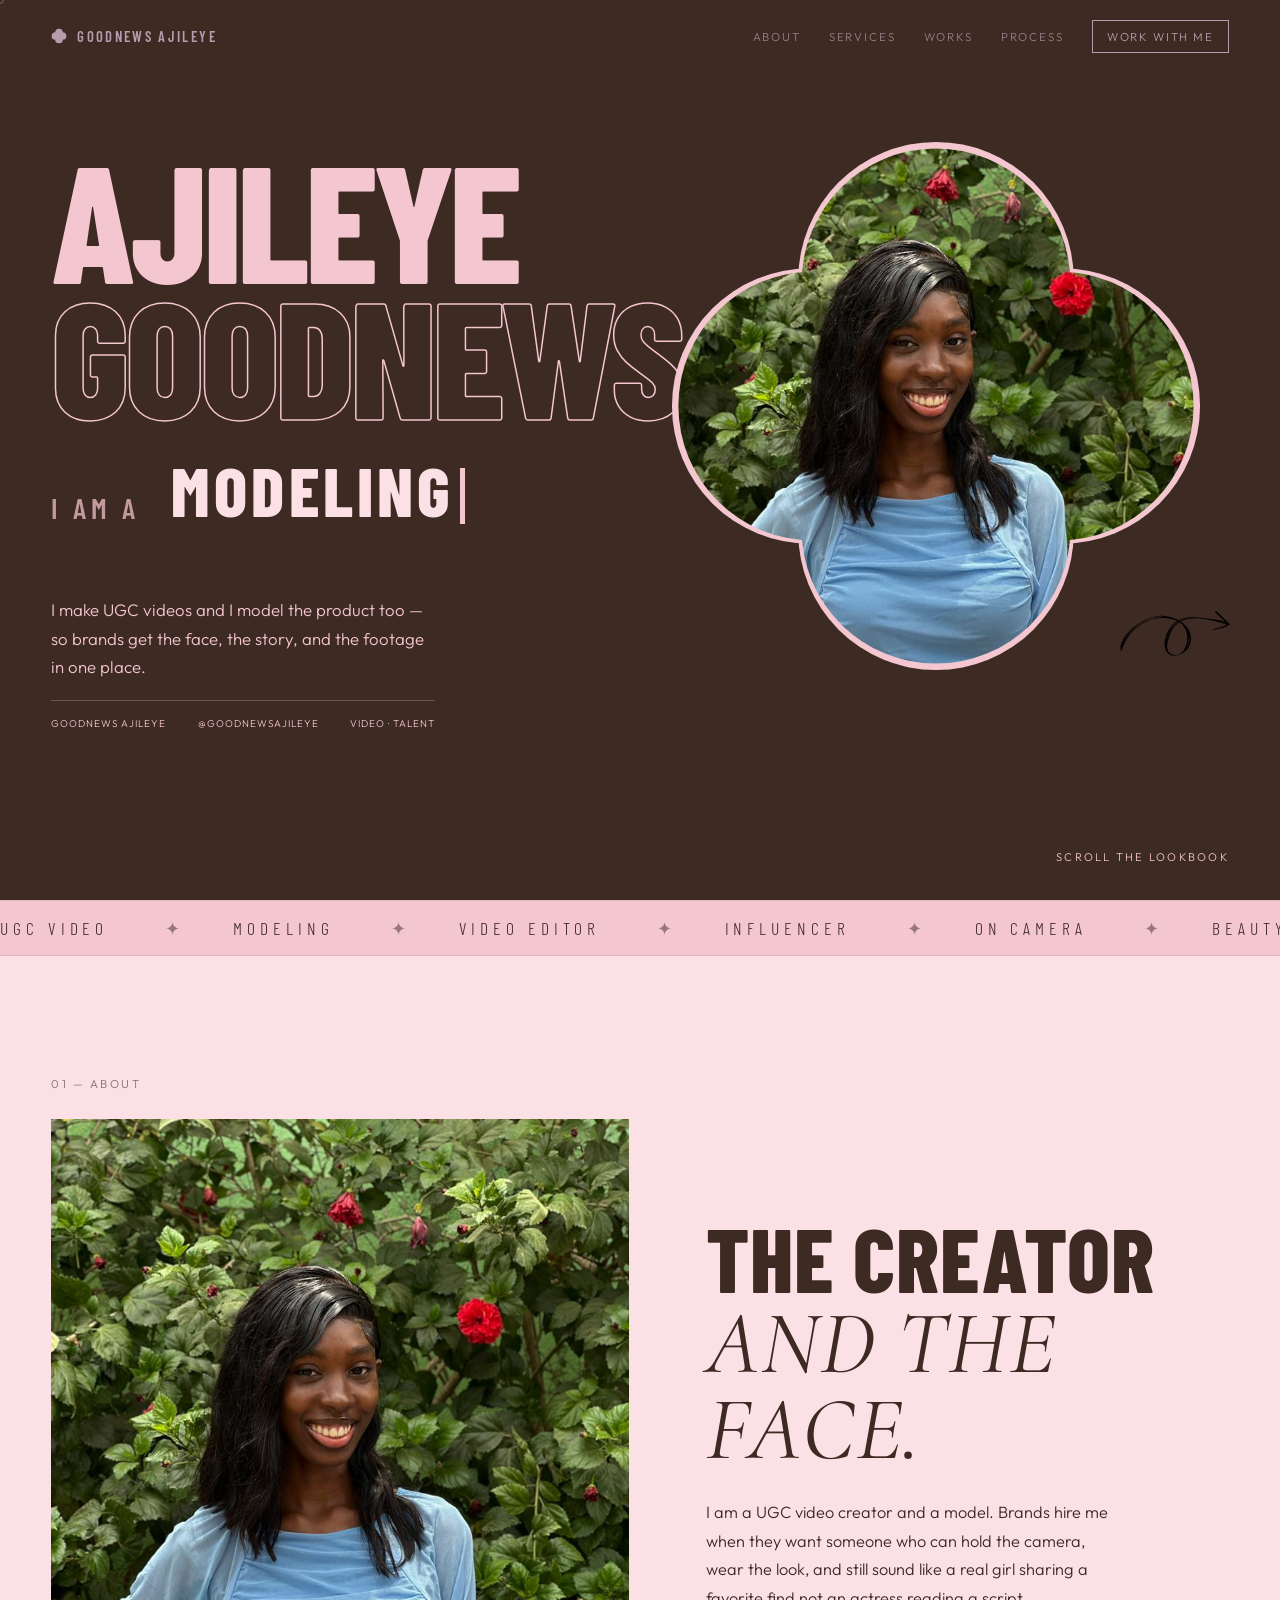
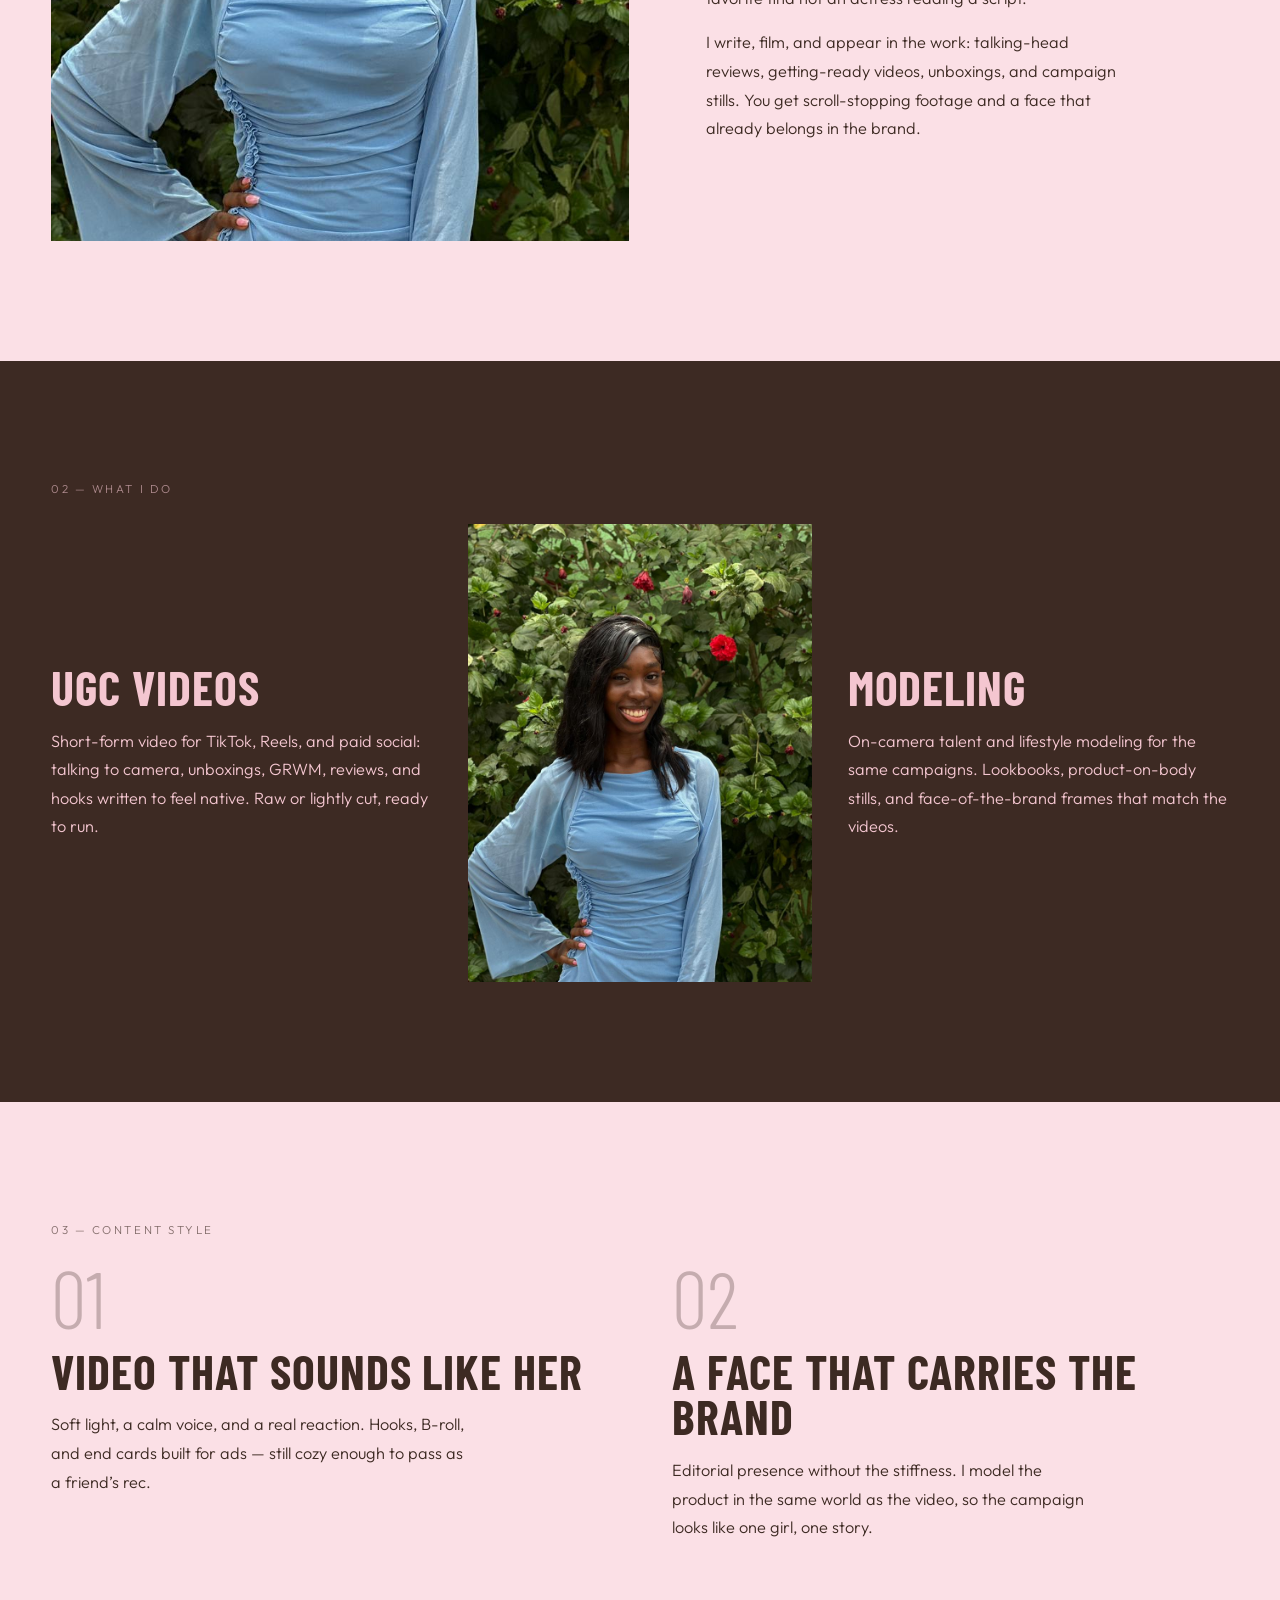
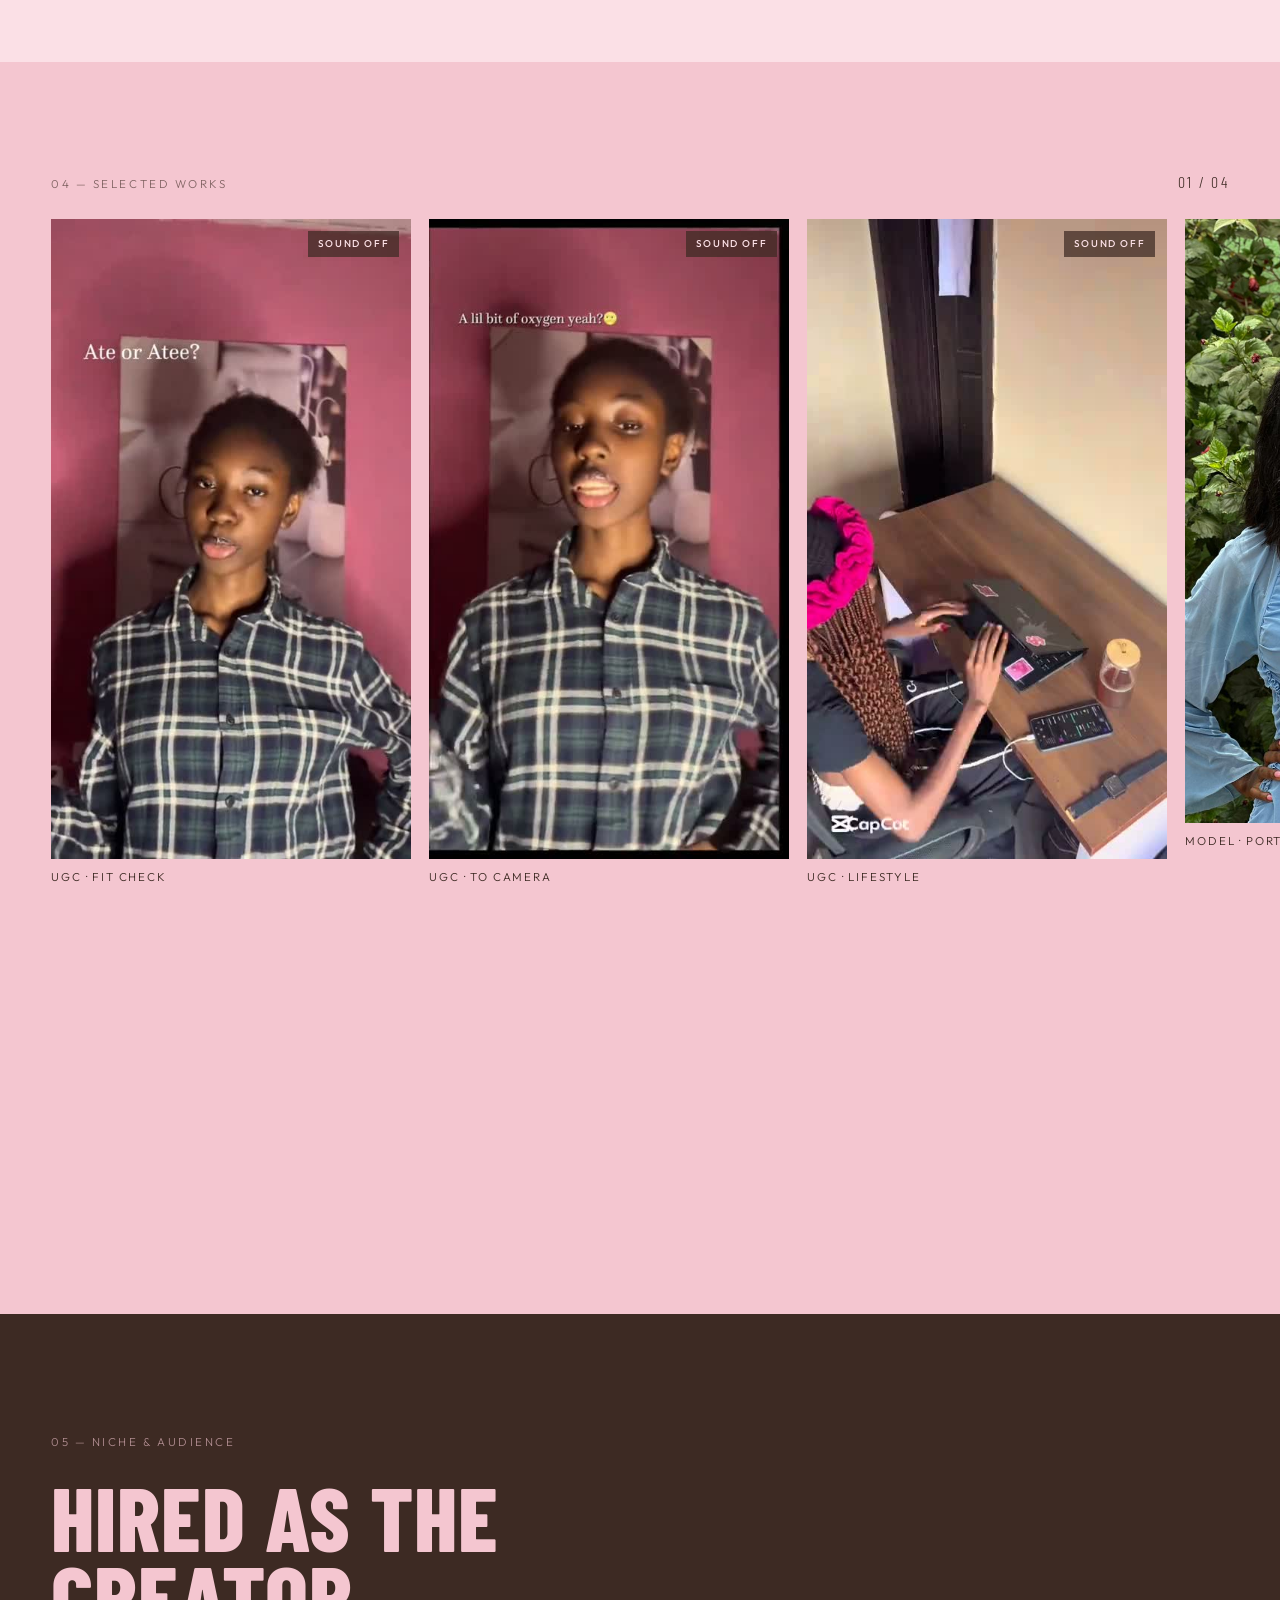
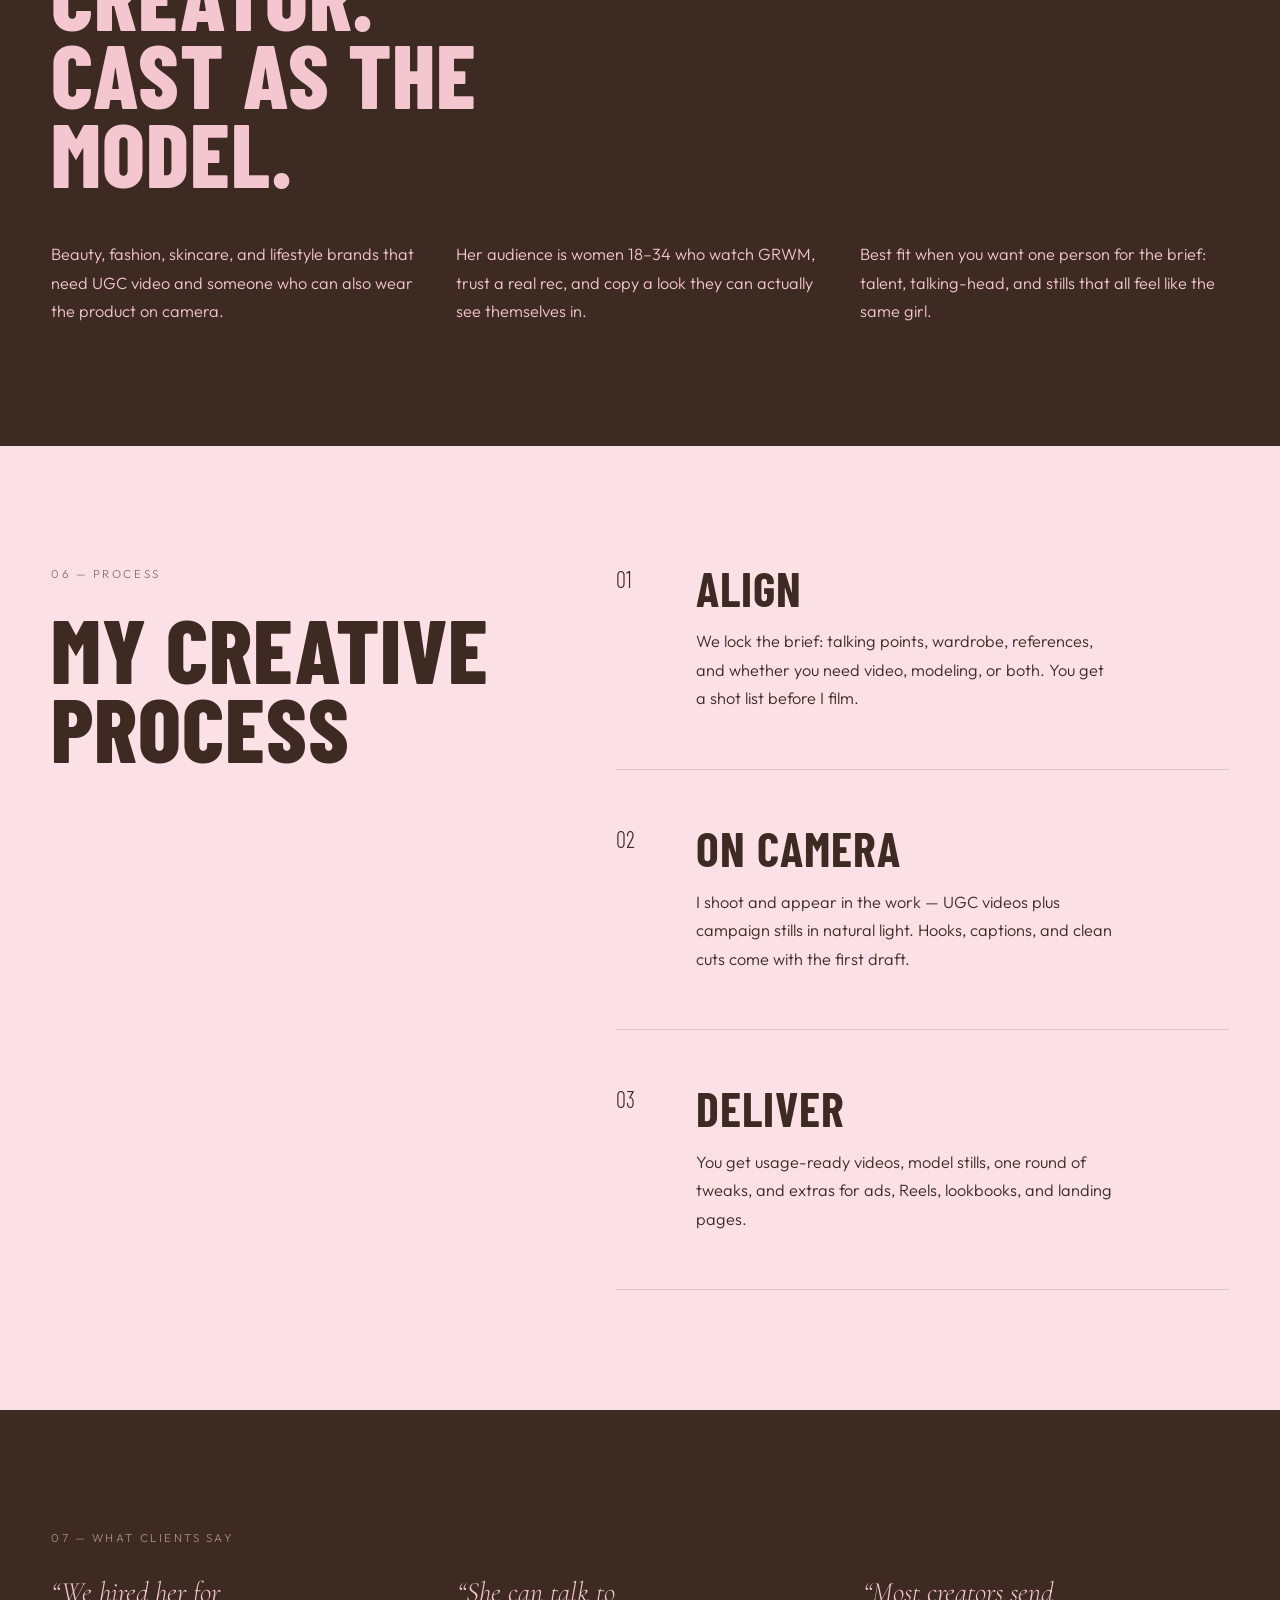
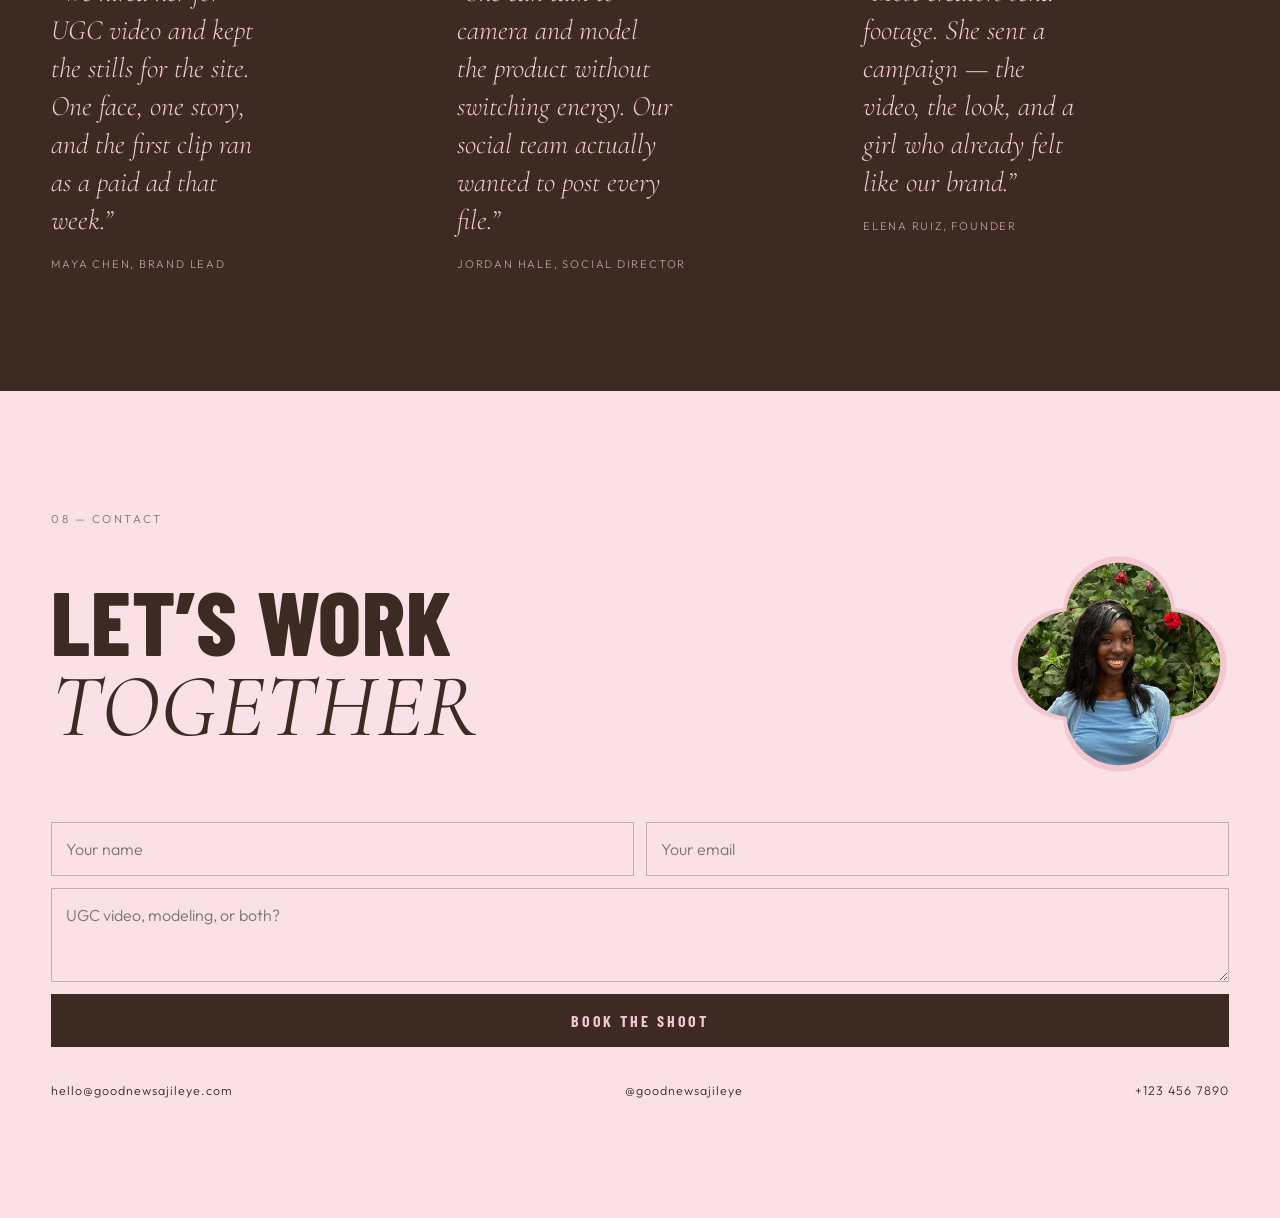
==== commit 3f310fff: "update the typing section to make it work perfectly" ====
--- a/index.html
+++ b/index.html
@@ -1,16 +1,21 @@
 <!DOCTYPE html>
 <html lang="en">
+
 <head>
   <meta charset="UTF-8">
   <meta name="viewport" content="width=device-width, initial-scale=1.0, viewport-fit=cover">
   <title>Goodnews Ajileye | UGC Creator & Model</title>
-  <meta name="description" content="Goodnews Ajileye is a UGC video creator and model. On-camera stories, lifestyle campaigns, and ready-to-run video for beauty, fashion, and everyday brands.">
+  <meta name="description"
+    content="Goodnews Ajileye is a UGC video creator and model. On-camera stories, lifestyle campaigns, and ready-to-run video for beauty, fashion, and everyday brands.">
   <link rel="icon" href="assets/svg/clover.svg" type="image/svg+xml">
   <link rel="preconnect" href="https://fonts.googleapis.com">
   <link rel="preconnect" href="https://fonts.gstatic.com" crossorigin>
-  <link href="https://fonts.googleapis.com/css2?family=Barlow+Condensed:wght@400;600;700;800&family=Cormorant+Garamond:ital,wght@0,400;1,400;1,500&family=Outfit:wght@300;400;500&display=swap" rel="stylesheet">
+  <link
+    href="https://fonts.googleapis.com/css2?family=Barlow+Condensed:wght@400;600;700;800&family=Cormorant+Garamond:ital,wght@0,400;1,400;1,500&family=Outfit:wght@300;400;500&display=swap"
+    rel="stylesheet">
   <link rel="stylesheet" href="css/styles.css">
 </head>
+
 <body>
   <div class="cursor" aria-hidden="true"><span></span></div>
   <a class="skip" href="#home">Skip to content</a>
@@ -35,30 +40,40 @@
 
   <main>
     <section class="hero" id="home">
-      <p class="hero-kicker">UGC video creator · Model · On camera</p>
+      <p class="hero-kicker visually-hidden">Modeling, UGC creator, video editor, and influencer</p>
       <h1 class="hero-title">
-        <span>UGC</span>
-        <span class="outline">PORTFOLIO</span>
+        <span>Ajileye</span>
+        <span class="outline">Goodnews</span>
       </h1>
+      <p class="hero-type-line" aria-hidden="true">
+        <span class="hero-type-prefix" id="hero-type-prefix">I am a</span>
+        <span class="hero-type-slot">
+          <span class="hero-type" id="hero-type">Modeling</span><span class="hero-caret"></span>
+        </span>
+      </p>
       <div class="hero-figure">
         <div class="clover-pic">
           <img src="assets/img/goodnews.jpg" alt="Goodnews Ajileye">
         </div>
         <img class="bow" src="assets/svg/bow.svg" alt="">
       </div>
-      <p class="hero-lede">I make UGC videos and I model the product too — so brands get the face, the story, and the footage in one place.</p>
-      <div class="hero-meta">
-        <p>Goodnews Ajileye</p>
-        <p>@goodnewsajileye</p>
-        <p>Video · Talent</p>
+      <div class="hero-copy">
+        <p class="hero-lede">I make UGC videos and I model the product too — so brands get the face, the story, and the footage in one place.</p>
+        <ul class="hero-meta">
+          <li>Goodnews Ajileye</li>
+          <li>@goodnewsajileye</li>
+          <li>Video · Talent</li>
+        </ul>
       </div>
       <a class="scroll-hint" href="#about">Scroll the lookbook</a>
     </section>
 
     <div class="ticker" aria-hidden="true">
       <div class="ticker-track">
-        <span>UGC Video</span><span>Modeling</span><span>On Camera</span><span>Beauty</span><span>Fashion</span><span>Lifestyle</span>
-        <span>UGC Video</span><span>Modeling</span><span>On Camera</span><span>Beauty</span><span>Fashion</span><span>Lifestyle</span>
+        <span>UGC Video</span><span>Modeling</span><span>Video Editor</span><span>Influencer</span><span>On
+          Camera</span><span>Beauty</span>
+        <span>UGC Video</span><span>Modeling</span><span>Video Editor</span><span>Influencer</span><span>On
+          Camera</span><span>Beauty</span>
       </div>
     </div>
 
@@ -70,8 +85,10 @@
         </figure>
         <div class="about-copy">
           <h2>The creator<br><em>and the face.</em></h2>
-          <p>I am a UGC video creator and a model. Brands hire me when they want someone who can hold the camera, wear the look, and still sound like a real girl sharing a favorite find — not an actress reading a script.</p>
-          <p>I write, film, and appear in the work: talking-head reviews, getting-ready videos, unboxings, and campaign stills. You get scroll-stopping footage and a face that already belongs in the brand.</p>
+          <p>I am a UGC video creator and a model. Brands hire me when they want someone who can hold the camera, wear
+            the look, and still sound like a real girl sharing a favorite find not an actress reading a script.</p>
+          <p>I write, film, and appear in the work: talking-head reviews, getting-ready videos, unboxings, and campaign
+            stills. You get scroll-stopping footage and a face that already belongs in the brand.</p>
         </div>
       </div>
     </section>
@@ -81,14 +98,16 @@
       <div class="service-row">
         <article>
           <h3>UGC videos</h3>
-          <p>Short-form video for TikTok, Reels, and paid social: talking to camera, unboxings, GRWM, reviews, and hooks written to feel native. Raw or lightly cut, ready to run.</p>
+          <p>Short-form video for TikTok, Reels, and paid social: talking to camera, unboxings, GRWM, reviews, and hooks
+            written to feel native. Raw or lightly cut, ready to run.</p>
         </article>
         <figure>
           <img src="assets/img/goodnews.jpg" alt="Goodnews on camera">
         </figure>
         <article>
           <h3>Modeling</h3>
-          <p>On-camera talent and lifestyle modeling for the same campaigns. Lookbooks, product-on-body stills, and face-of-the-brand frames that match the videos.</p>
+          <p>On-camera talent and lifestyle modeling for the same campaigns. Lookbooks, product-on-body stills, and
+            face-of-the-brand frames that match the videos.</p>
         </article>
       </div>
     </section>
@@ -99,12 +118,14 @@
         <article>
           <span>01</span>
           <h3>Video that sounds like her</h3>
-          <p>Soft light, a calm voice, and a real reaction. Hooks, B-roll, and end cards built for ads — still cozy enough to pass as a friend’s rec.</p>
+          <p>Soft light, a calm voice, and a real reaction. Hooks, B-roll, and end cards built for ads — still cozy
+            enough to pass as a friend’s rec.</p>
         </article>
         <article>
           <span>02</span>
           <h3>A face that carries the brand</h3>
-          <p>Editorial presence without the stiffness. I model the product in the same world as the video, so the campaign looks like one girl, one story.</p>
+          <p>Editorial presence without the stiffness. I model the product in the same world as the video, so the
+            campaign looks like one girl, one story.</p>
         </article>
       </div>
     </section>
@@ -117,17 +138,20 @@
         </div>
         <div class="works-track" id="works-track">
           <figure class="work-clip">
-            <video muted loop playsinline webkit-playsinline preload="metadata" poster="assets/img/work-fit.jpg" src="assets/video/ugc-0359.mp4"></video>
+            <video muted loop playsinline webkit-playsinline preload="metadata" poster="assets/img/work-fit.jpg"
+              src="assets/video/ugc-0359.mp4"></video>
             <button type="button" class="work-sound" aria-label="Unmute video">Sound off</button>
             <figcaption>UGC · Fit check</figcaption>
           </figure>
           <figure class="work-clip">
-            <video muted loop playsinline webkit-playsinline preload="metadata" poster="assets/img/work-talk.jpg" src="assets/video/ugc-0360.mp4"></video>
+            <video muted loop playsinline webkit-playsinline preload="metadata" poster="assets/img/work-talk.jpg"
+              src="assets/video/ugc-0360.mp4"></video>
             <button type="button" class="work-sound" aria-label="Unmute video">Sound off</button>
             <figcaption>UGC · To camera</figcaption>
           </figure>
           <figure class="work-clip">
-            <video muted loop playsinline webkit-playsinline preload="metadata" poster="assets/img/work-life.jpg" src="assets/video/ugc-8744.mp4"></video>
+            <video muted loop playsinline webkit-playsinline preload="metadata" poster="assets/img/work-life.jpg"
+              src="assets/video/ugc-8744.mp4"></video>
             <button type="button" class="work-sound" aria-label="Unmute video">Sound off</button>
             <figcaption>UGC · Lifestyle</figcaption>
           </figure>
@@ -143,9 +167,12 @@
       <p class="chapter light">05 — Niche & audience</p>
       <h2>Hired as the creator.<br>Cast as the model.</h2>
       <div class="niche-grid">
-        <p>Beauty, fashion, skincare, and lifestyle brands that need UGC video and someone who can also wear the product on camera.</p>
-        <p>Her audience is women 18–34 who watch GRWM, trust a real rec, and copy a look they can actually see themselves in.</p>
-        <p>Best fit when you want one person for the brief: talent, talking-head, and stills that all feel like the same girl.</p>
+        <p>Beauty, fashion, skincare, and lifestyle brands that need UGC video and someone who can also wear the product
+          on camera.</p>
+        <p>Her audience is women 18–34 who watch GRWM, trust a real rec, and copy a look they can actually see
+          themselves in.</p>
+        <p>Best fit when you want one person for the brief: talent, talking-head, and stills that all feel like the same
+          girl.</p>
       </div>
     </section>
 
@@ -159,21 +186,24 @@
           <span>01</span>
           <div>
             <h3>Align</h3>
-            <p>We lock the brief: talking points, wardrobe, references, and whether you need video, modeling, or both. You get a shot list before I film.</p>
+            <p>We lock the brief: talking points, wardrobe, references, and whether you need video, modeling, or both.
+              You get a shot list before I film.</p>
           </div>
         </li>
         <li>
           <span>02</span>
           <div>
             <h3>On camera</h3>
-            <p>I shoot and appear in the work — UGC videos plus campaign stills in natural light. Hooks, captions, and clean cuts come with the first draft.</p>
+            <p>I shoot and appear in the work — UGC videos plus campaign stills in natural light. Hooks, captions, and
+              clean cuts come with the first draft.</p>
           </div>
         </li>
         <li>
           <span>03</span>
           <div>
             <h3>Deliver</h3>
-            <p>You get usage-ready videos, model stills, one round of tweaks, and extras for ads, Reels, lookbooks, and landing pages.</p>
+            <p>You get usage-ready videos, model stills, one round of tweaks, and extras for ads, Reels, lookbooks, and
+              landing pages.</p>
           </div>
         </li>
       </ol>
@@ -183,15 +213,18 @@
       <p class="chapter light">07 — What clients say</p>
       <div class="quotes">
         <blockquote>
-          <p>“We hired her for UGC video and kept the stills for the site. One face, one story, and the first clip ran as a paid ad that week.”</p>
+          <p>“We hired her for UGC video and kept the stills for the site. One face, one story, and the first clip ran
+            as a paid ad that week.”</p>
           <cite>Maya Chen, Brand Lead</cite>
         </blockquote>
         <blockquote>
-          <p>“She can talk to camera and model the product without switching energy. Our social team actually wanted to post every file.”</p>
+          <p>“She can talk to camera and model the product without switching energy. Our social team actually wanted to
+            post every file.”</p>
           <cite>Jordan Hale, Social Director</cite>
         </blockquote>
         <blockquote>
-          <p>“Most creators send footage. She sent a campaign — the video, the look, and a girl who already felt like our brand.”</p>
+          <p>“Most creators send footage. She sent a campaign — the video, the look, and a girl who already felt like
+            our brand.”</p>
           <cite>Elena Ruiz, Founder</cite>
         </blockquote>
       </div>
@@ -224,4 +257,5 @@
 
   <script src="js/main.js"></script>
 </body>
-</html>
+
+</html>
--- a/css/styles.css
+++ b/css/styles.css
@@ -56,6 +56,15 @@
 }
 .skip:focus { top: 12px; }
 
+.visually-hidden {
+  position: absolute;
+  width: 1px;
+  height: 1px;
+  overflow: hidden;
+  clip: rect(0 0 0 0);
+  white-space: nowrap;
+}
+
 .cursor {
   display: none;
   position: fixed;
@@ -199,14 +208,73 @@
   text-transform: uppercase;
 }
 
+.hero-type-line {
+  display: flex;
+  flex-wrap: nowrap;
+  align-items: flex-end;
+  gap: 0.45em;
+  height: 1.15em;
+  margin-top: 22px;
+  overflow: hidden;
+  position: relative;
+  z-index: 3;
+  font-family: var(--display);
+  font-weight: 800;
+  font-size: clamp(2.4rem, 5.4vw, 4.4rem);
+  letter-spacing: 0.06em;
+  line-height: 1;
+  text-transform: uppercase;
+  white-space: nowrap;
+}
+
+.hero-type-prefix {
+  flex: none;
+  font-weight: 600;
+  font-size: 0.42em;
+  letter-spacing: 0.16em;
+  line-height: 1;
+  opacity: 0.72;
+  padding-bottom: 0.08em;
+}
+
+.hero-type-slot {
+  display: inline-flex;
+  align-items: flex-end;
+  min-width: 14ch;
+  min-height: 1em;
+  line-height: 1;
+}
+
+.hero-type {
+  display: inline-block;
+  min-height: 1em;
+  color: var(--pink-soft);
+  line-height: 1;
+}
+
+.hero-caret {
+  flex: none;
+  width: 0.07em;
+  height: 0.82em;
+  margin-left: 0.08em;
+  background: var(--pink);
+  animation: caret 0.72s steps(1) infinite;
+}
+
+.hero-caret.is-off { display: none; }
+
+@keyframes caret {
+  50% { opacity: 0; }
+}
+
 .hero-title {
   font-family: var(--display);
   font-weight: 800;
-  font-size: clamp(6rem, 22vw, 17rem);
-  line-height: 0.78;
+  font-size: clamp(4.2rem, 13vw, 10.5rem);
+  line-height: 0.82;
   letter-spacing: -0.03em;
   text-transform: uppercase;
-  margin-top: 8vh;
+  margin-top: 6vh;
 }
 
 .hero-title .outline {
@@ -231,20 +299,35 @@
   color: var(--pink);
 }
 
+.hero-copy {
+  width: min(100%, 24rem);
+  margin-top: 8vh;
+}
+
 .hero-lede {
-  max-width: 28ch;
-  margin-top: 8vh;
+  margin: 0;
   font-size: 1.05rem;
   line-height: 1.7;
 }
 
 .hero-meta {
   display: flex;
-  gap: 28px;
-  margin-top: 28px;
-  font-size: 0.72rem;
-  letter-spacing: 0.18em;
-  text-transform: uppercase;
+  justify-content: space-between;
+  align-items: baseline;
+  gap: 12px;
+  list-style: none;
+  width: 100%;
+  margin: 18px 0 0;
+  padding: 16px 0 0;
+  border-top: 1px solid rgba(244, 198, 208, 0.28);
+  font-size: 0.62rem;
+  letter-spacing: 0.1em;
+  text-transform: uppercase;
+}
+
+.hero-meta li {
+  min-width: 0;
+  white-space: nowrap;
 }
 
 .scroll-hint {
@@ -599,7 +682,7 @@
 }
 
 @media (max-width: 1200px) and (min-width: 981px) {
-  .hero-title { font-size: clamp(5.2rem, 16vw, 11rem); }
+  .hero-title { font-size: clamp(4.2rem, 11vw, 8.5rem); }
   .hero-figure {
     width: min(420px, 38vw);
     top: 18vh;
@@ -698,18 +781,20 @@
     flex-direction: column;
   }
 
-  .hero-kicker {
-    font-size: 0.62rem;
-    letter-spacing: 0.1em;
-    max-width: 100%;
-    line-height: 1.5;
-  }
-
   .hero-title {
-    font-size: clamp(2.8rem, 16vw, 4.8rem);
+    font-size: clamp(2.6rem, 14vw, 4.4rem);
     margin-top: 20px;
     width: 100%;
     overflow-wrap: anywhere;
+    order: 0;
+  }
+
+  .hero-type-line {
+    font-size: clamp(1.85rem, 9.5vw, 2.8rem);
+    letter-spacing: 0.05em;
+    max-width: 100%;
+    margin-top: 12px;
+    order: 1;
   }
 
   .hero-figure {
@@ -719,6 +804,7 @@
     width: min(270px, 78vw);
     margin: 28px auto 4px;
     padding: 10px;
+    order: 2;
   }
 
   .hero-figure .bow {
@@ -727,24 +813,32 @@
     bottom: 18px;
   }
 
-  .hero-lede {
+  .hero-copy {
     max-width: none;
     margin-top: 24px;
+    order: 3;
+  }
+
+  .hero-lede {
     font-size: 1rem;
     overflow-wrap: anywhere;
   }
 
   .hero-meta {
-    flex-wrap: wrap;
-    gap: 10px 16px;
-    margin-top: 20px;
-    font-size: 0.64rem;
-    letter-spacing: 0.12em;
-  }
+    flex-direction: column;
+    align-items: flex-start;
+    justify-content: flex-start;
+    gap: 8px;
+    margin-top: 16px;
+    padding-top: 14px;
+  }
+
+  .hero-meta li { white-space: normal; }
 
   .scroll-hint {
     position: static;
     margin-top: 24px;
+    order: 5;
   }
 
   .about,
@@ -803,8 +897,7 @@
   .style-grid p,
   .niche-grid p,
   .steps p,
-  .quotes p,
-  .hero-lede {
+  .quotes p {
     max-width: none;
     overflow-wrap: break-word;
   }
@@ -908,7 +1001,8 @@
 @media (max-width: 600px) {
   :root { --pad: 16px; }
 
-  .hero-title { font-size: clamp(2.5rem, 15vw, 3.6rem); }
+  .hero-title { font-size: clamp(2.4rem, 13vw, 3.4rem); }
+  .hero-type-line { font-size: clamp(1.7rem, 8.5vw, 2.3rem); }
   .hero-figure { width: min(236px, 76vw); }
   .ticker-track { gap: 28px; font-size: 0.95rem; letter-spacing: 0.18em; }
   .about-shot img { aspect-ratio: 3 / 4; }
@@ -926,4 +1020,5 @@
 @media (prefers-reduced-motion: reduce) {
   html { scroll-behavior: auto; }
   .ticker-track { animation: none; }
-}
+  .hero-caret { animation: none; }
+}
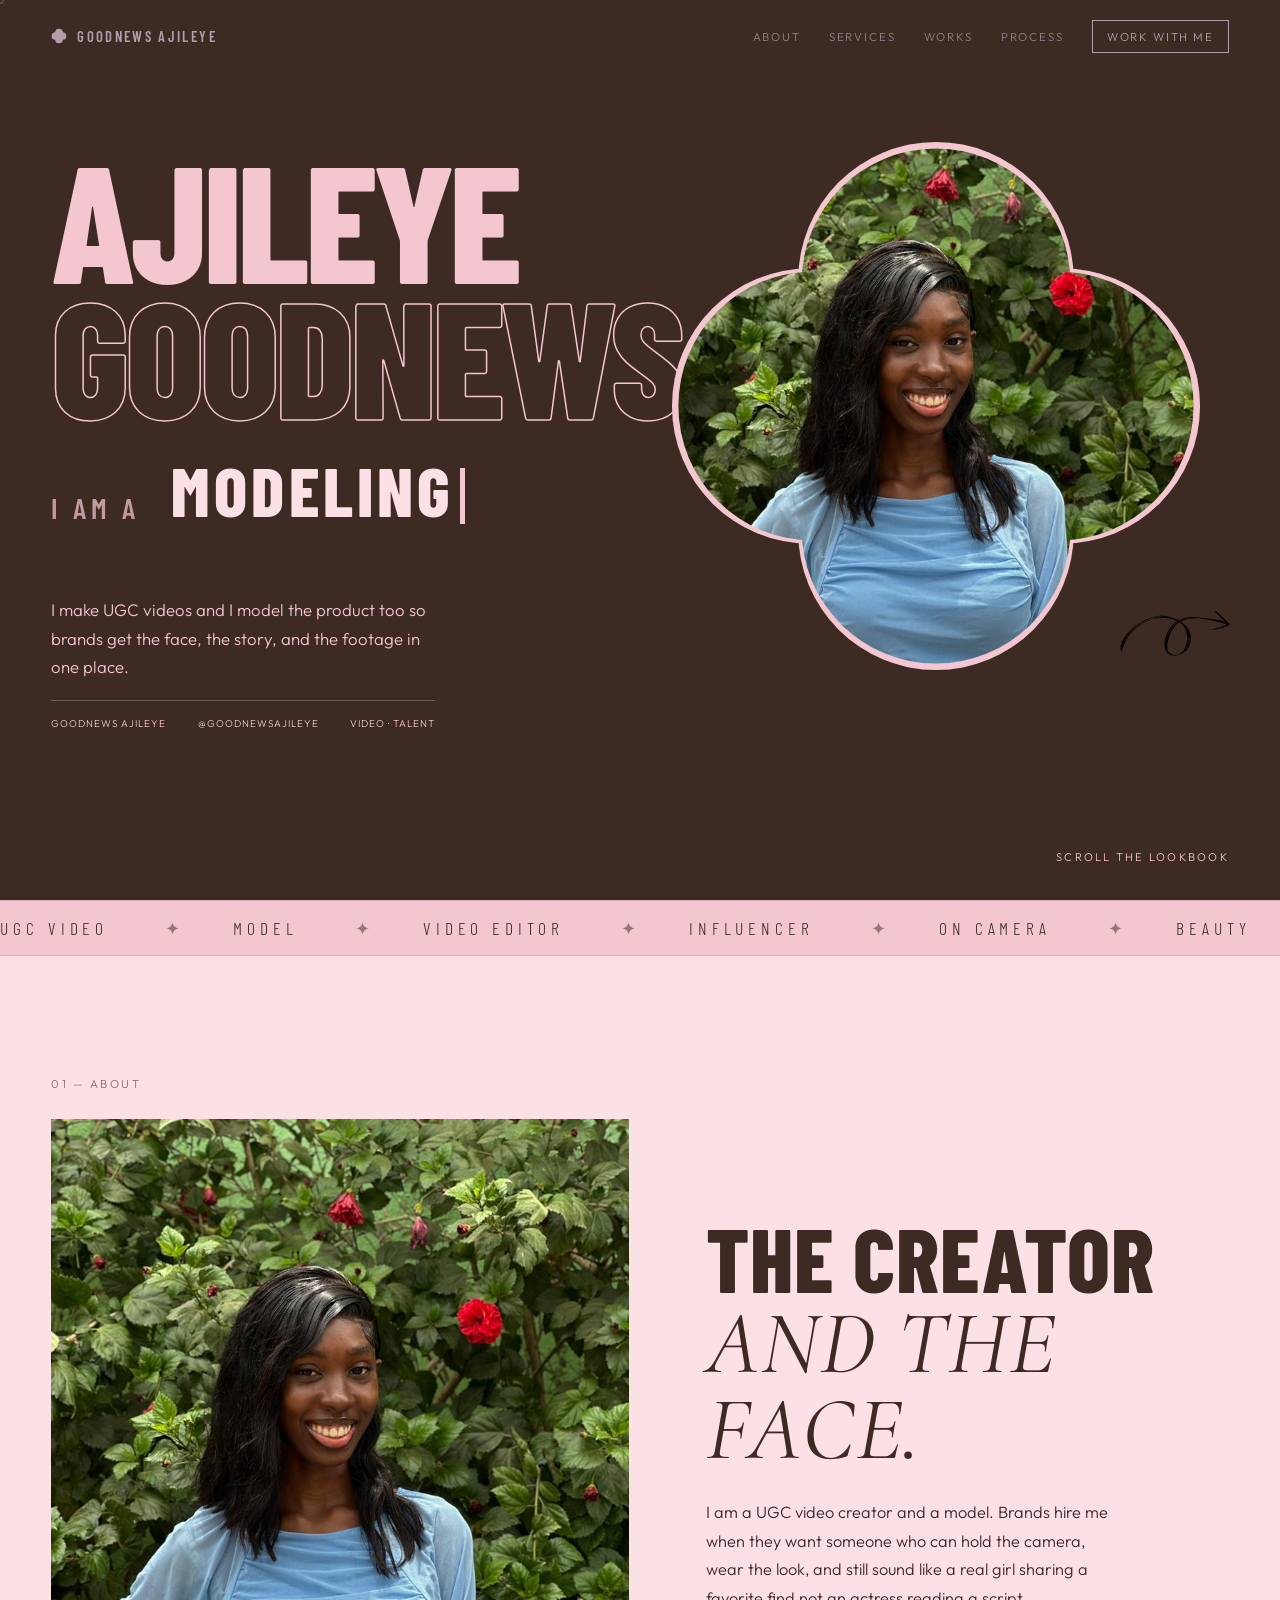
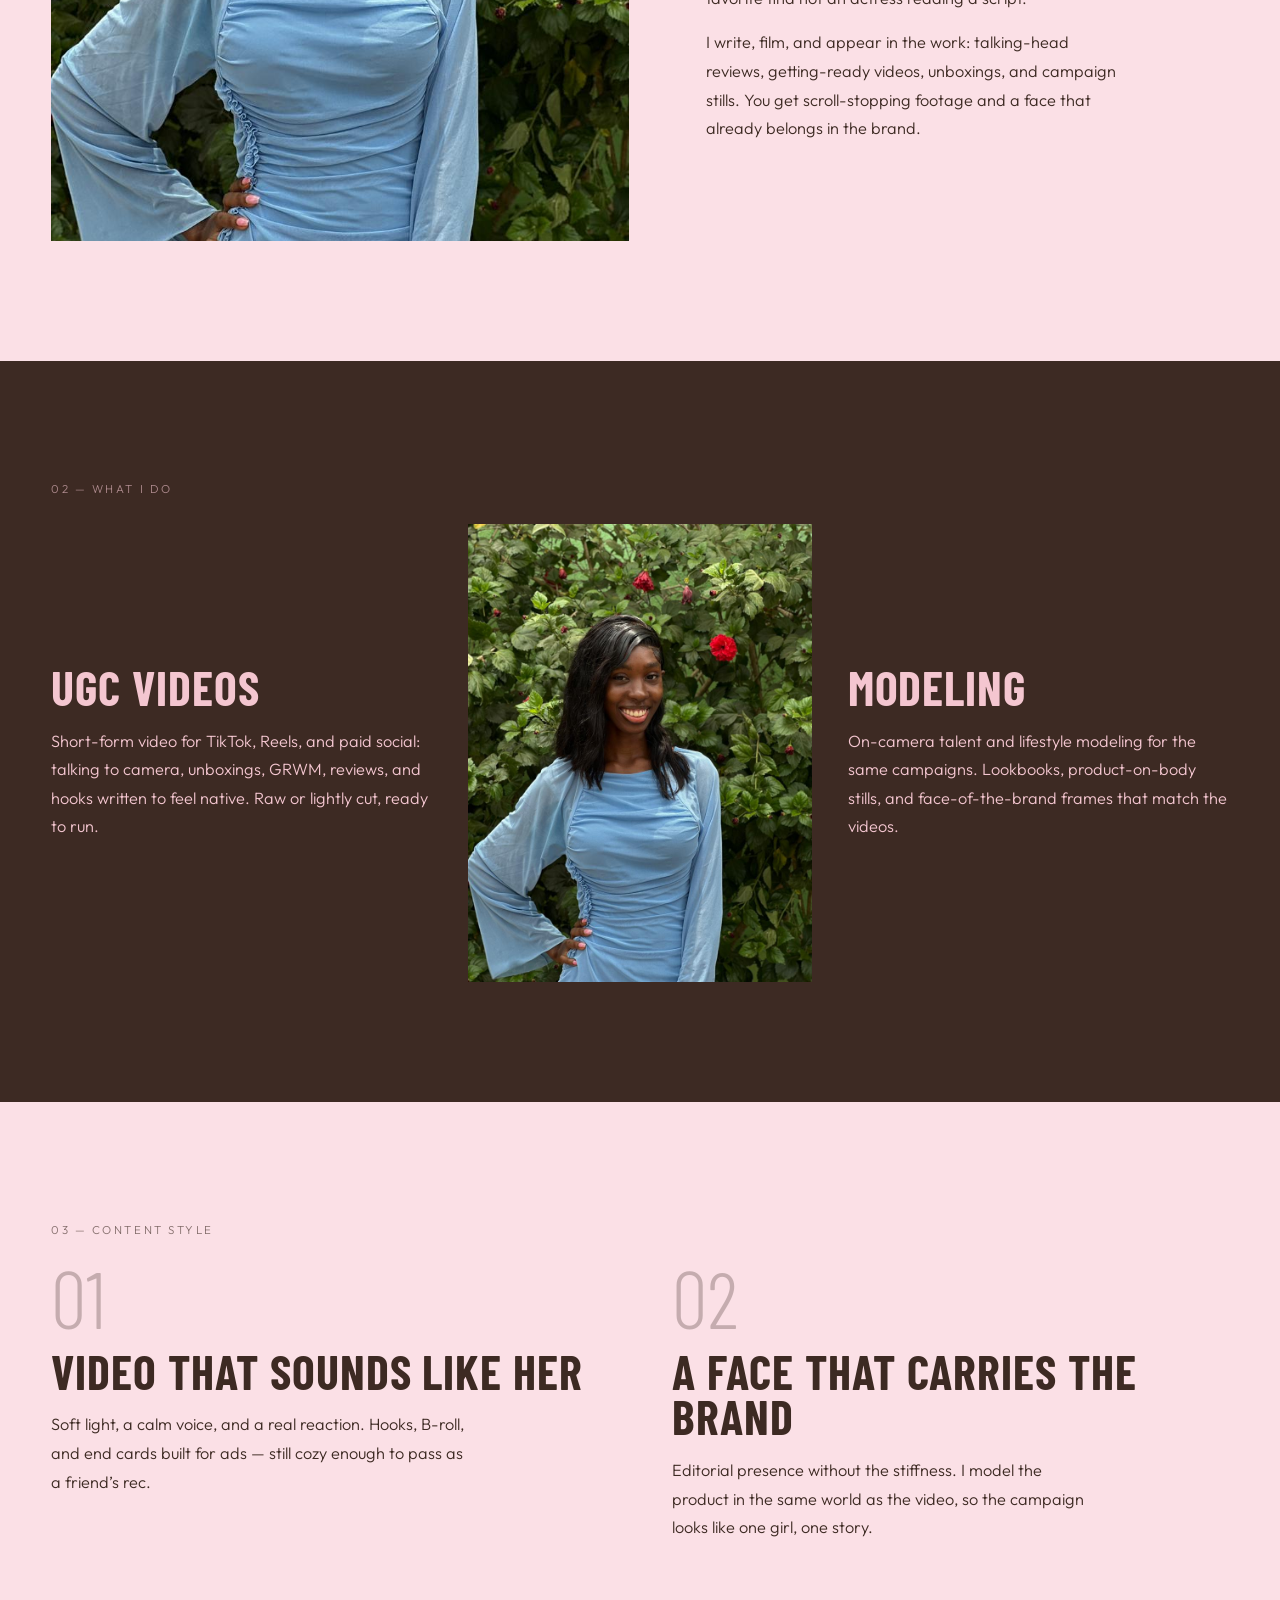
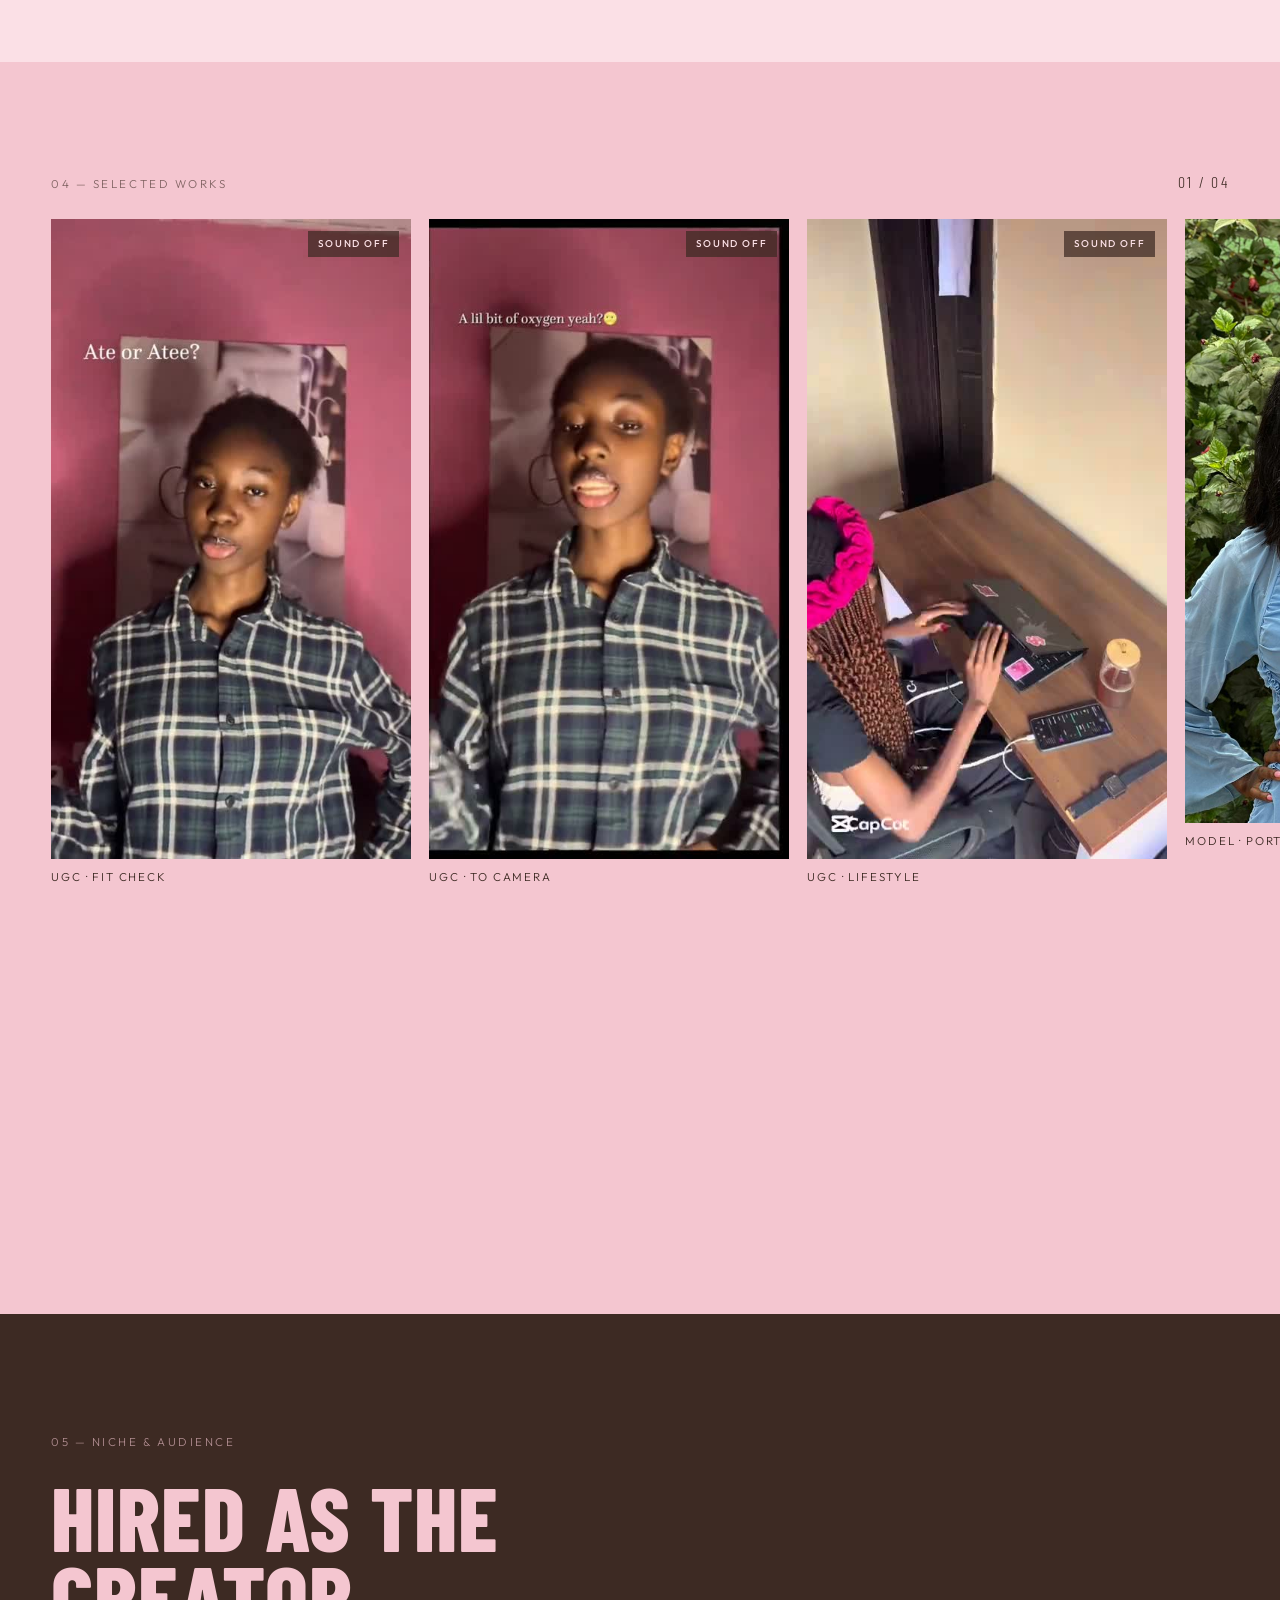
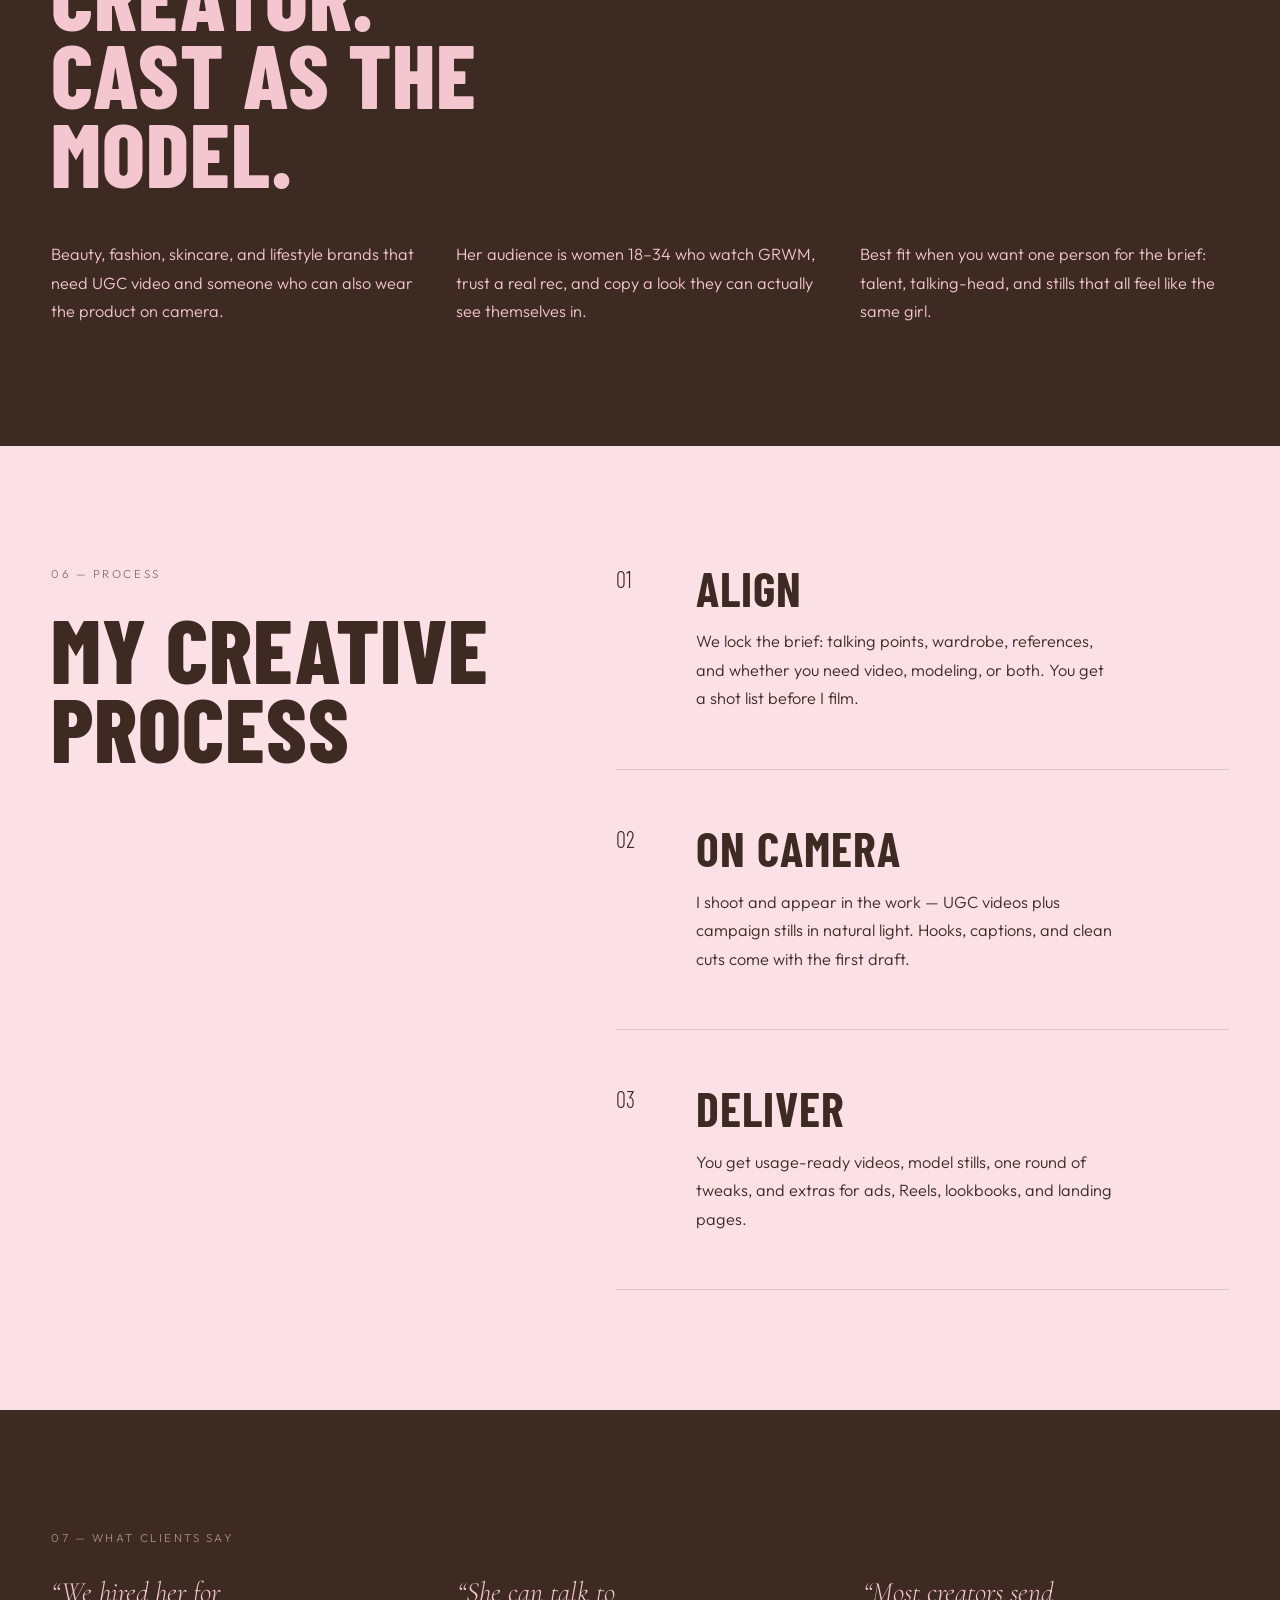
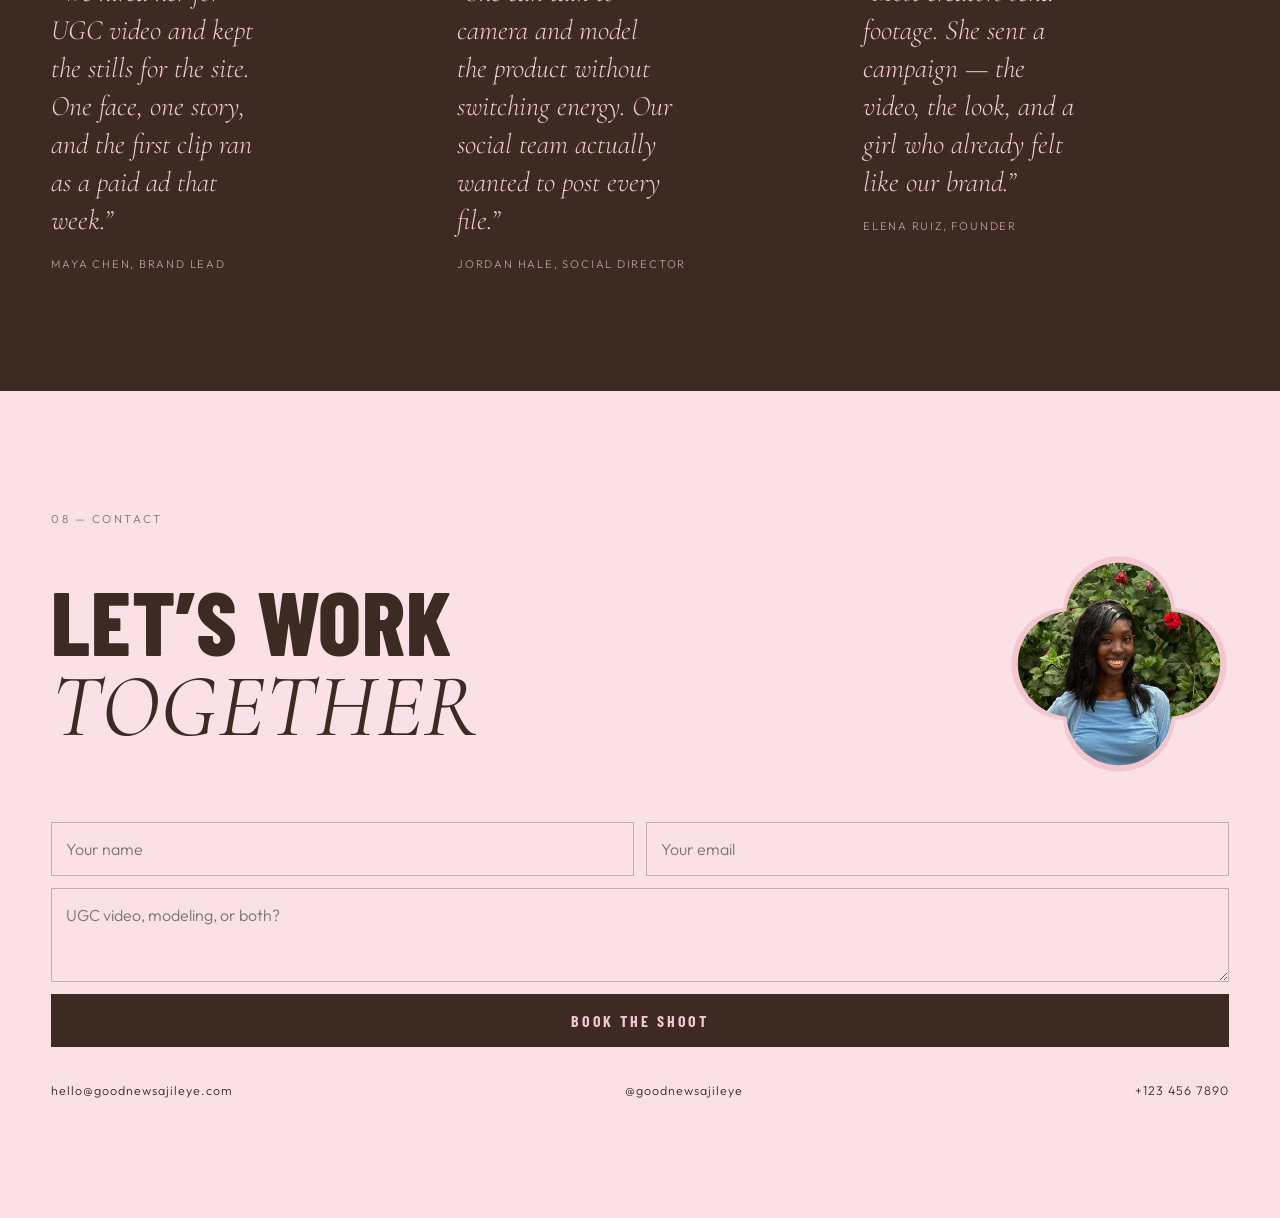
==== commit fdac5318: "updated" ====
--- a/index.html
+++ b/index.html
@@ -58,7 +58,7 @@
         <img class="bow" src="assets/svg/bow.svg" alt="">
       </div>
       <div class="hero-copy">
-        <p class="hero-lede">I make UGC videos and I model the product too — so brands get the face, the story, and the footage in one place.</p>
+        <p class="hero-lede">I make UGC videos and I model the product too so brands get the face, the story, and the footage in one place.</p>
         <ul class="hero-meta">
           <li>Goodnews Ajileye</li>
           <li>@goodnewsajileye</li>
@@ -70,9 +70,9 @@
 
     <div class="ticker" aria-hidden="true">
       <div class="ticker-track">
-        <span>UGC Video</span><span>Modeling</span><span>Video Editor</span><span>Influencer</span><span>On
+        <span>UGC Video</span><span>Model</span><span>Video Editor</span><span>Influencer</span><span>On
           Camera</span><span>Beauty</span>
-        <span>UGC Video</span><span>Modeling</span><span>Video Editor</span><span>Influencer</span><span>On
+        <span>UGC Video</span><span>Model</span><span>Video Editor</span><span>Influencer</span><span>On
           Camera</span><span>Beauty</span>
       </div>
     </div>
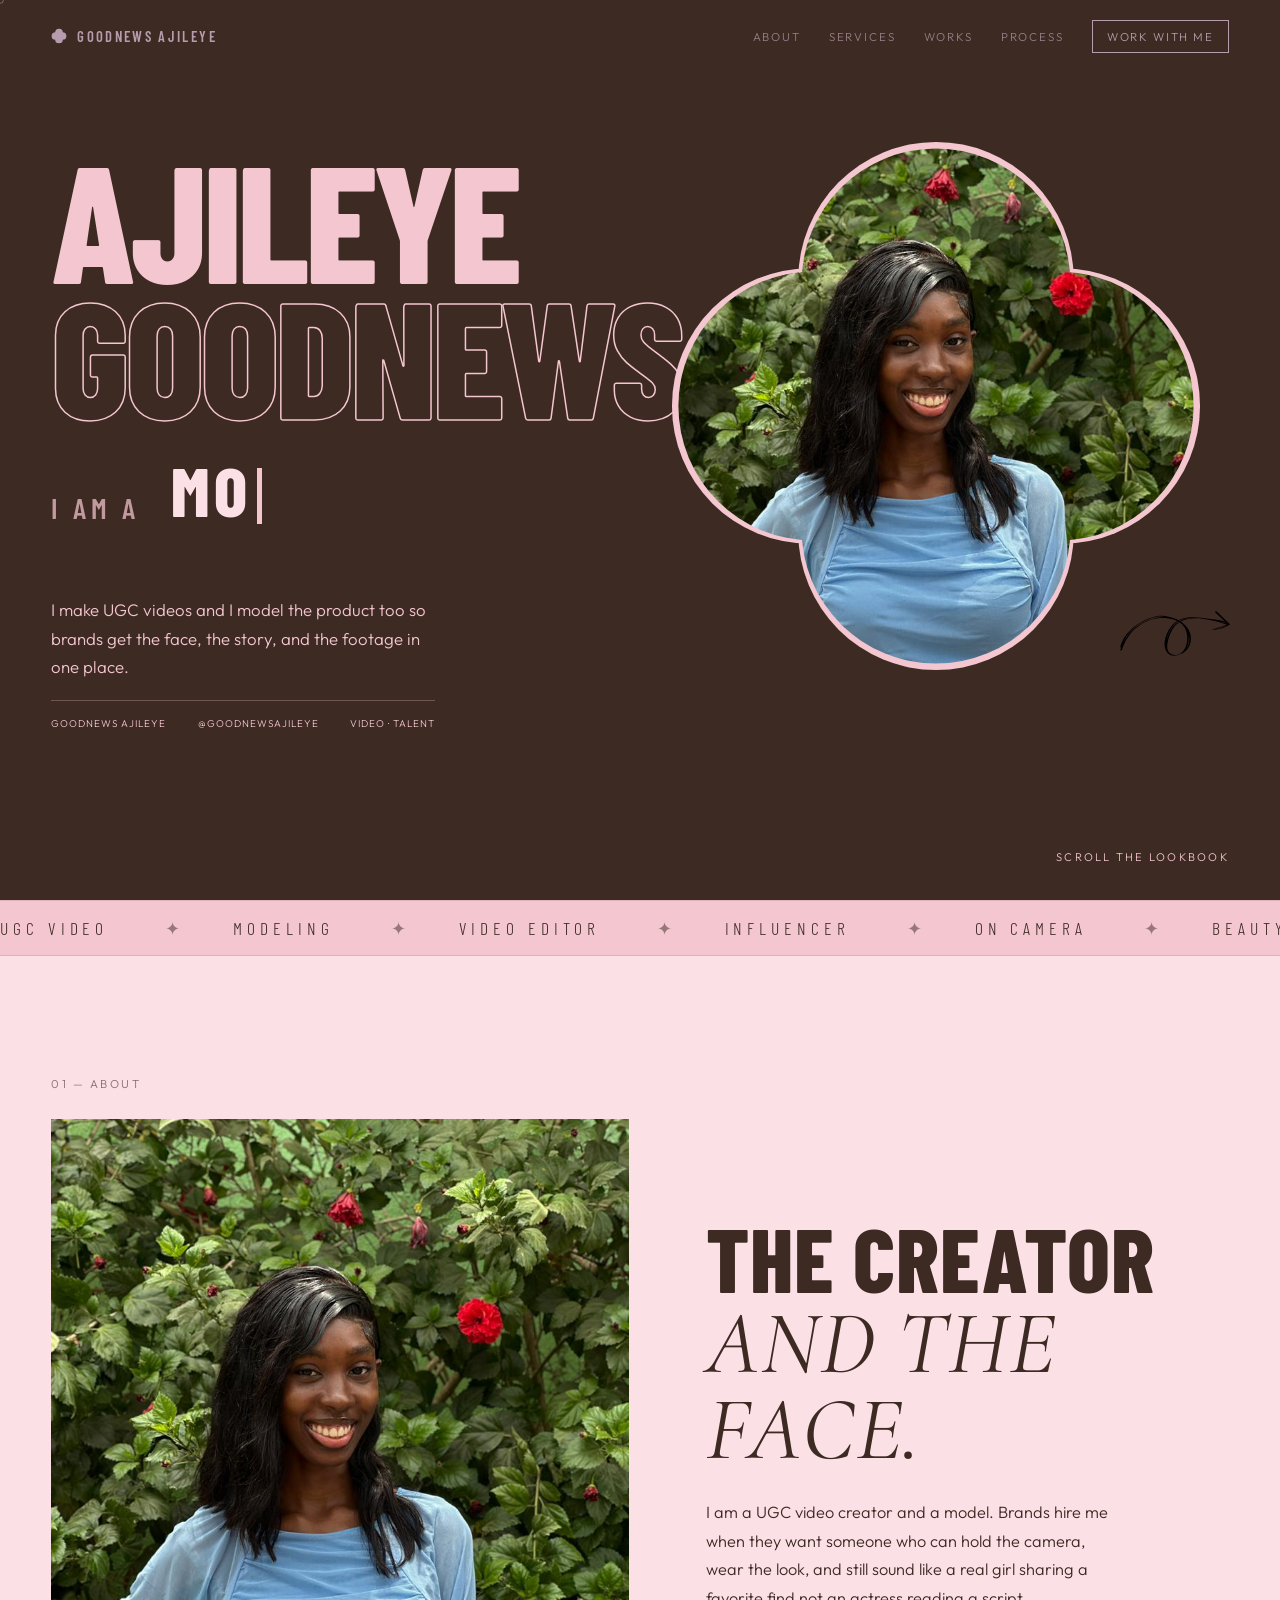
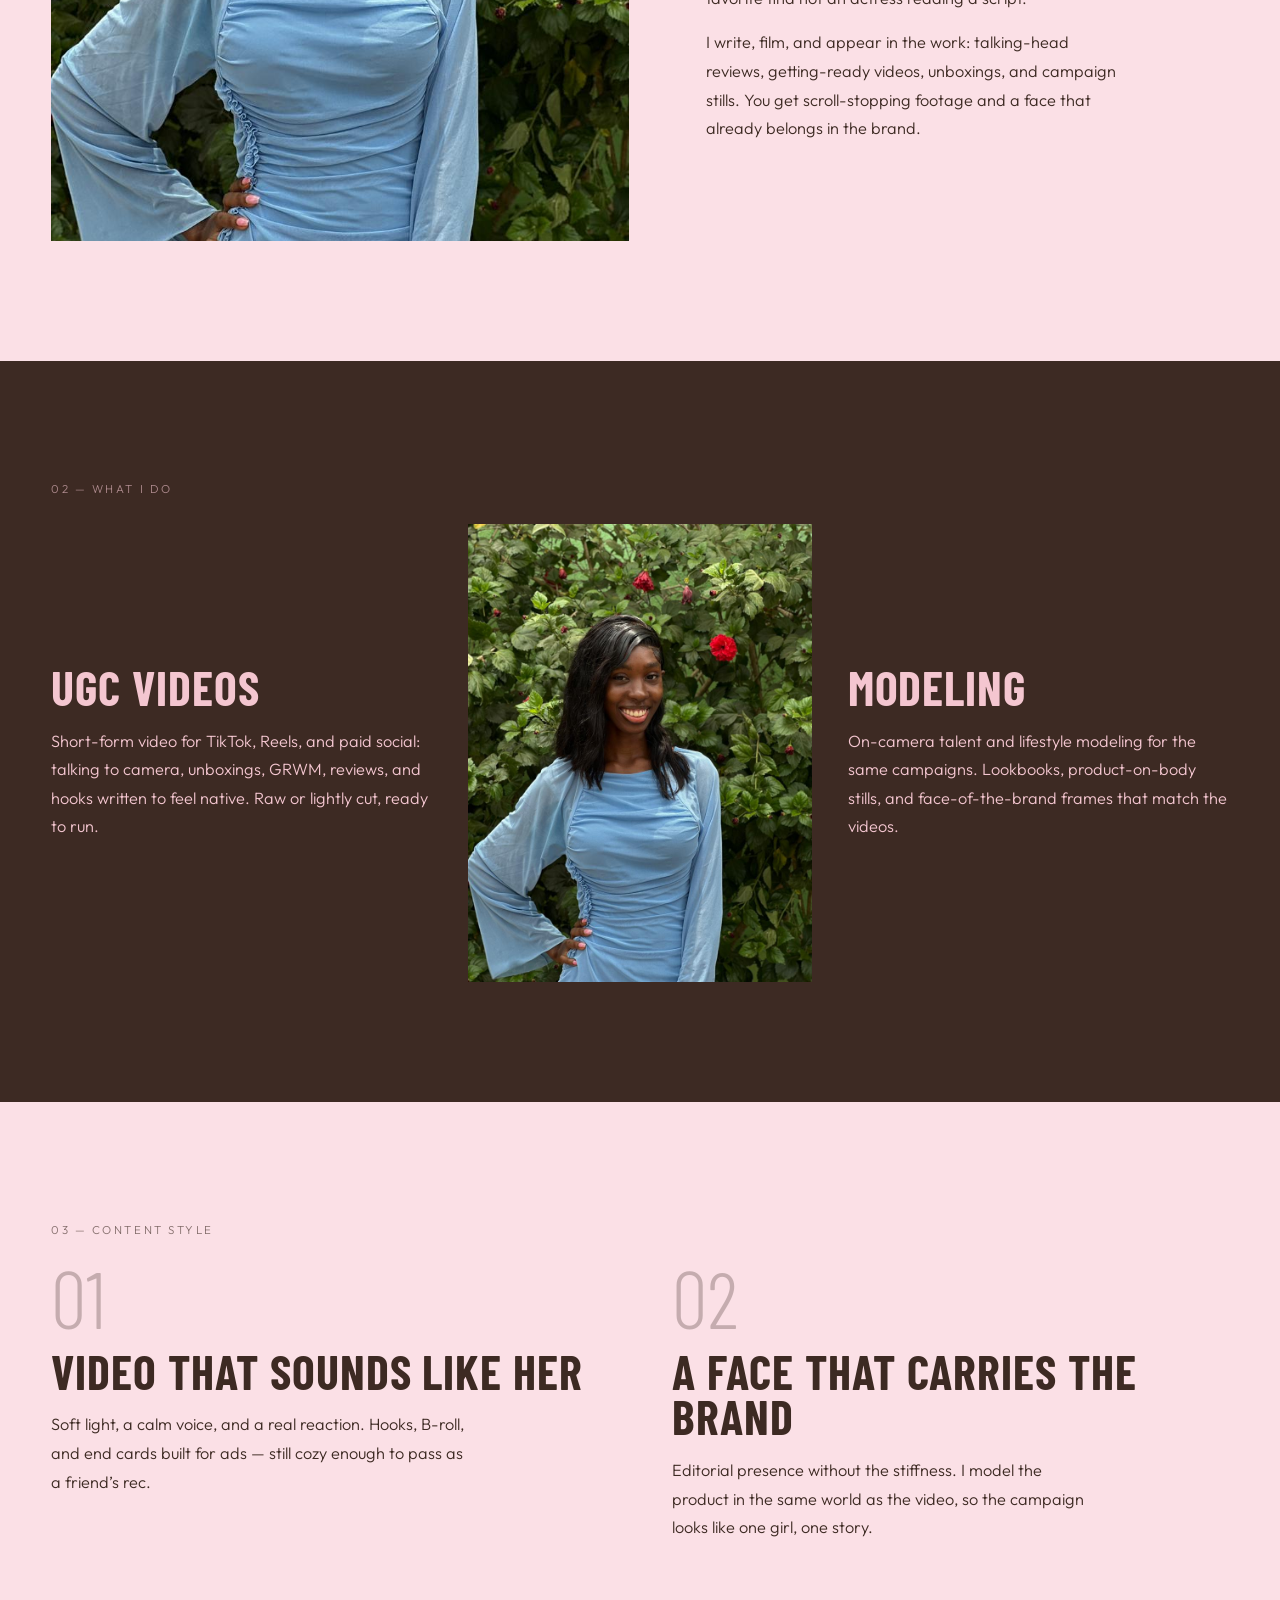
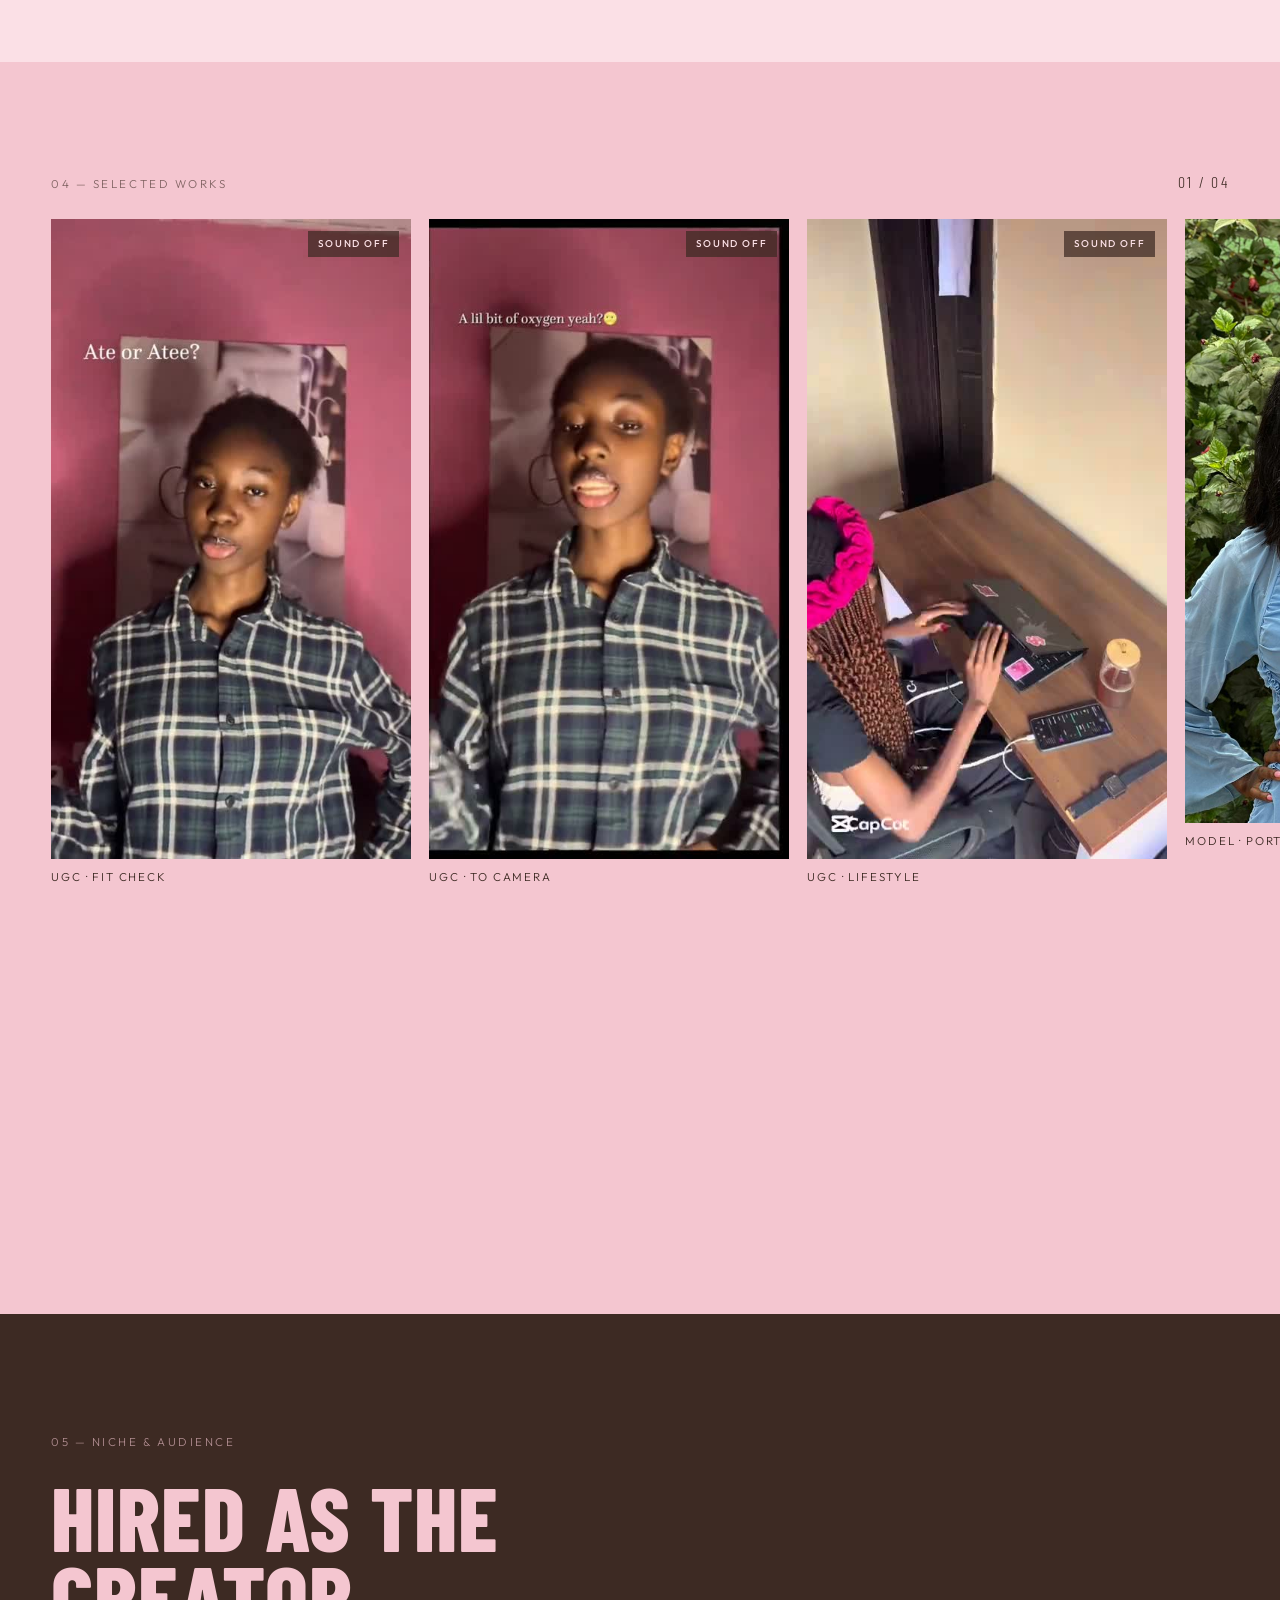
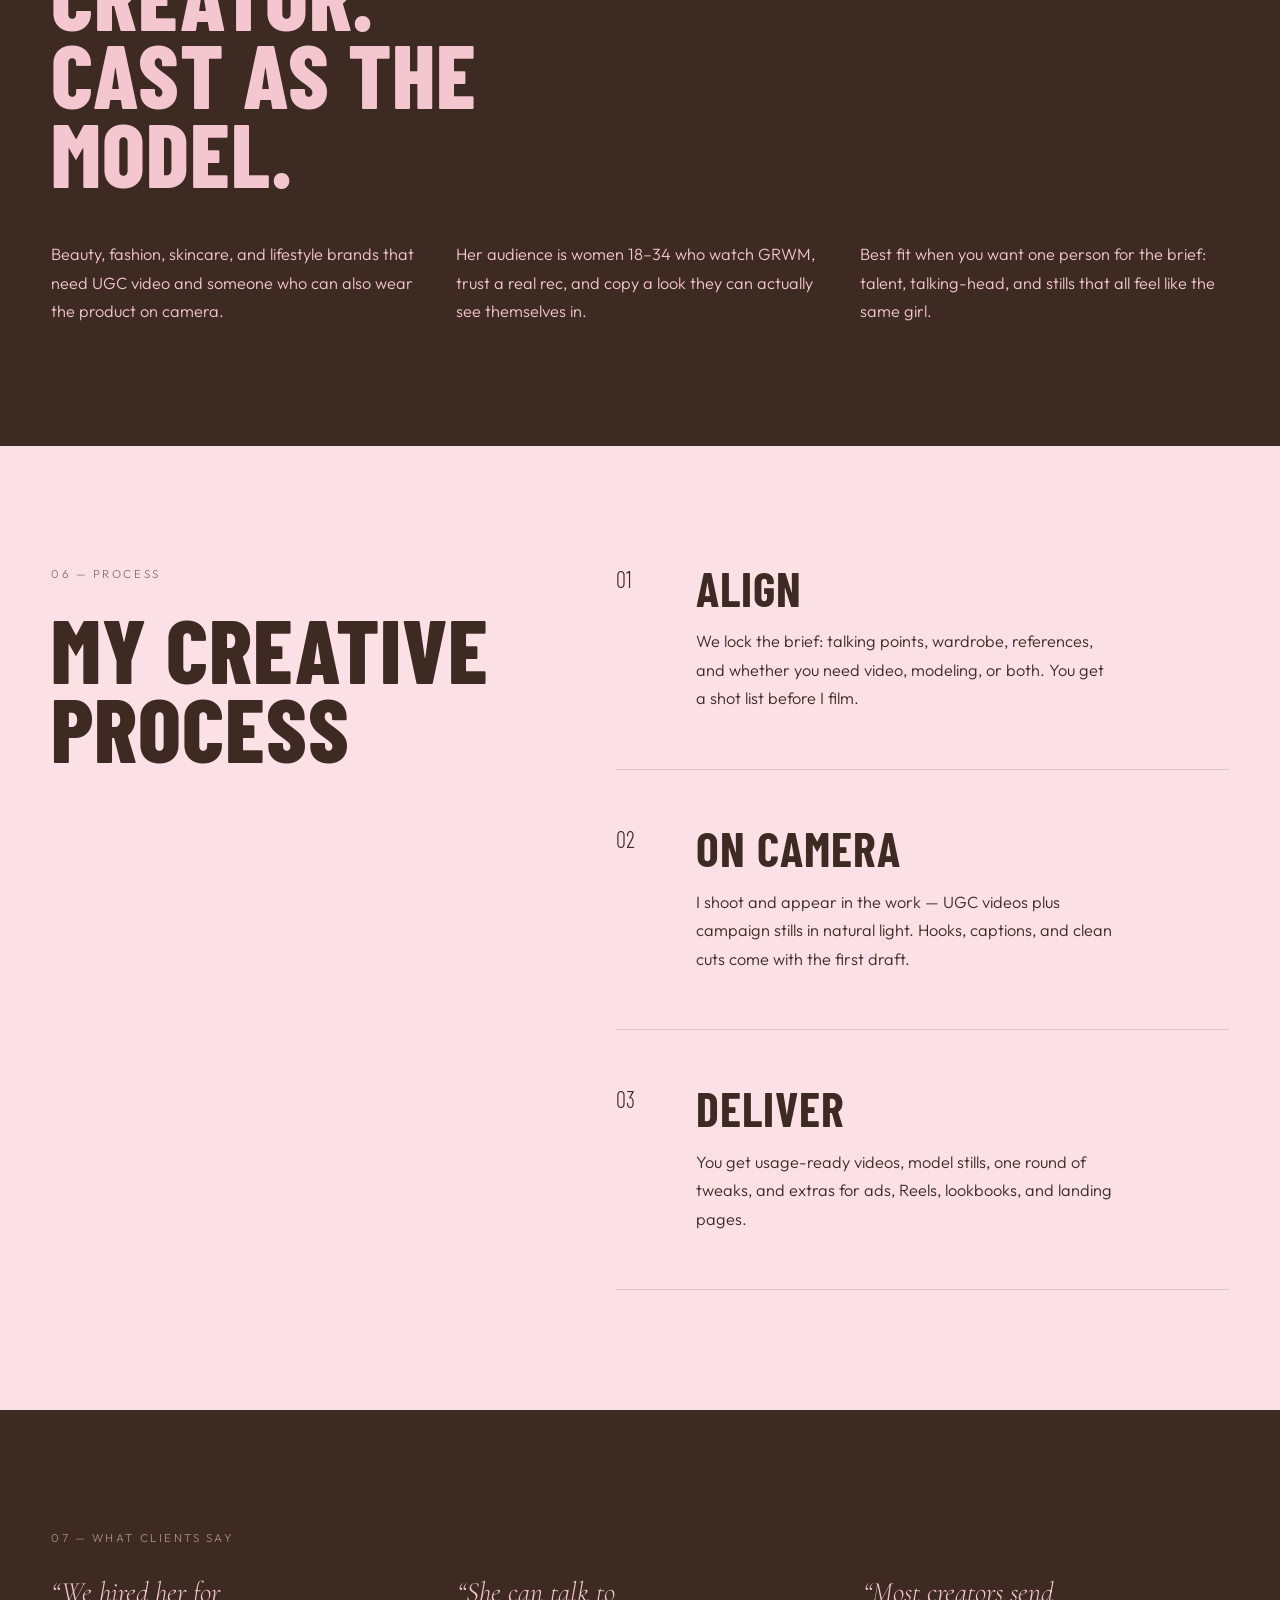
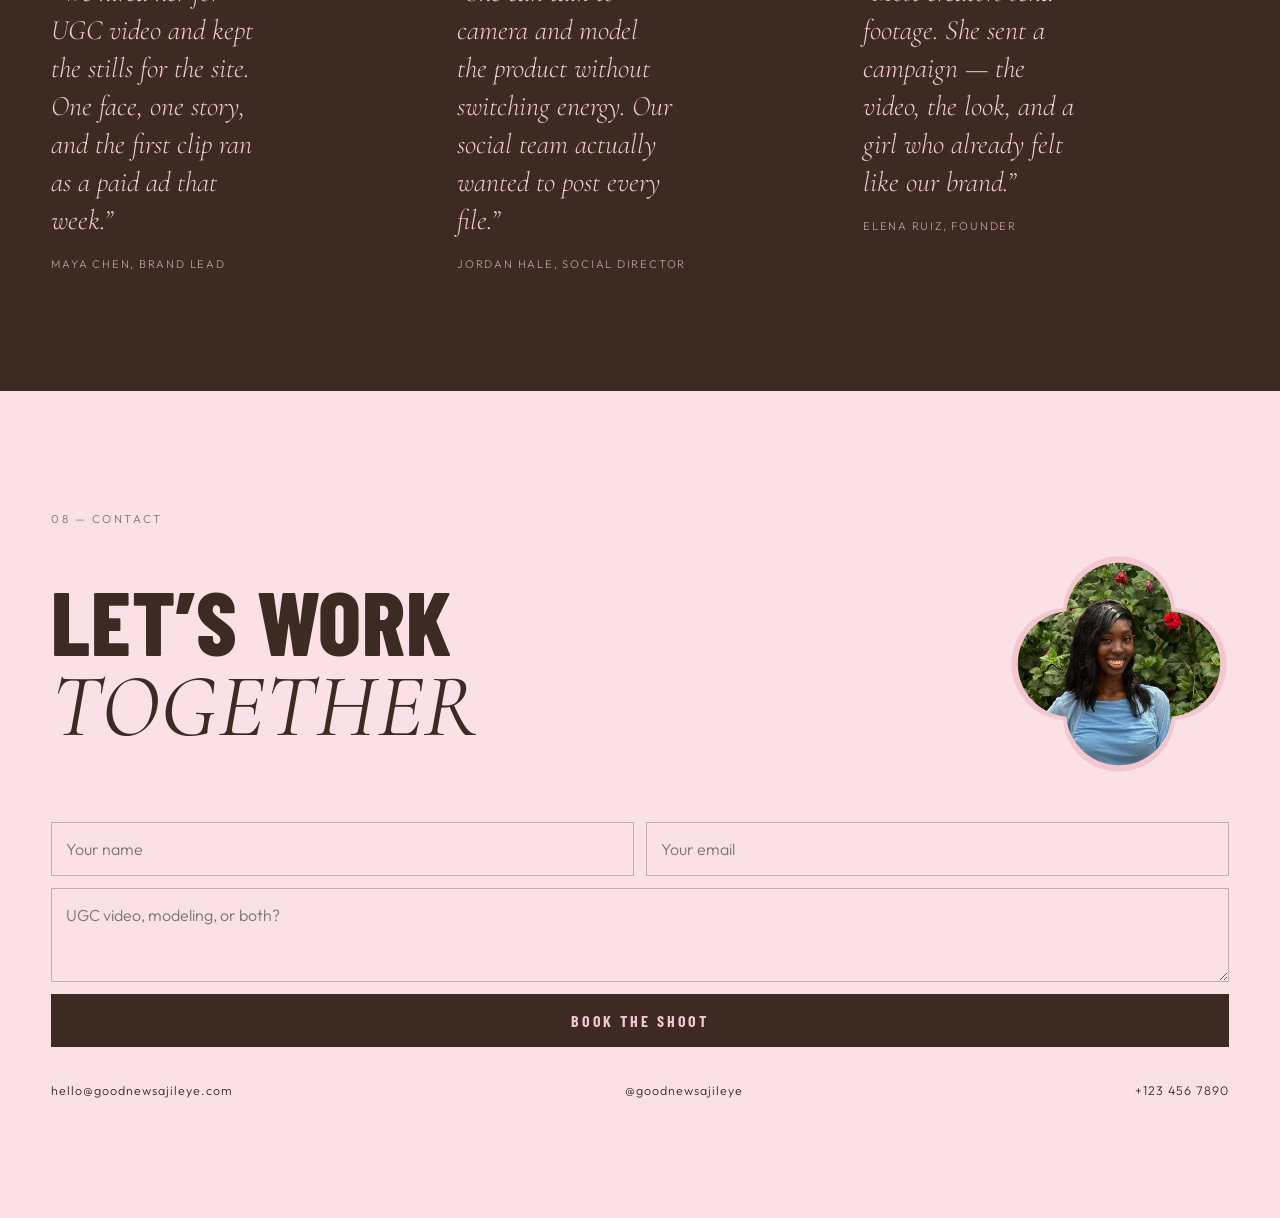
==== commit 9164fec1: "update" ====
--- a/index.html
+++ b/index.html
@@ -40,7 +40,7 @@
 
   <main>
     <section class="hero" id="home">
-      <p class="hero-kicker visually-hidden">Modeling, UGC creator, video editor, and influencer</p>
+      <p class="hero-kicker visually-hidden">Model, UGC creator, video editor, and influencer</p>
       <h1 class="hero-title">
         <span>Ajileye</span>
         <span class="outline">Goodnews</span>
@@ -48,7 +48,7 @@
       <p class="hero-type-line" aria-hidden="true">
         <span class="hero-type-prefix" id="hero-type-prefix">I am a</span>
         <span class="hero-type-slot">
-          <span class="hero-type" id="hero-type">Modeling</span><span class="hero-caret"></span>
+          <span class="hero-type" id="hero-type">Model</span><span class="hero-caret"></span>
         </span>
       </p>
       <div class="hero-figure">
@@ -70,9 +70,9 @@
 
     <div class="ticker" aria-hidden="true">
       <div class="ticker-track">
-        <span>UGC Video</span><span>Model</span><span>Video Editor</span><span>Influencer</span><span>On
+        <span>UGC Video</span><span>Modeling</span><span>Video Editor</span><span>Influencer</span><span>On
           Camera</span><span>Beauty</span>
-        <span>UGC Video</span><span>Model</span><span>Video Editor</span><span>Influencer</span><span>On
+        <span>UGC Video</span><span>Modeling</span><span>Video Editor</span><span>Influencer</span><span>On
           Camera</span><span>Beauty</span>
       </div>
     </div>
@@ -255,7 +255,7 @@
     </section>
   </main>
 
-  <script src="js/main.js"></script>
+  <script src="js/main.js?v=2"></script>
 </body>
 
 </html>
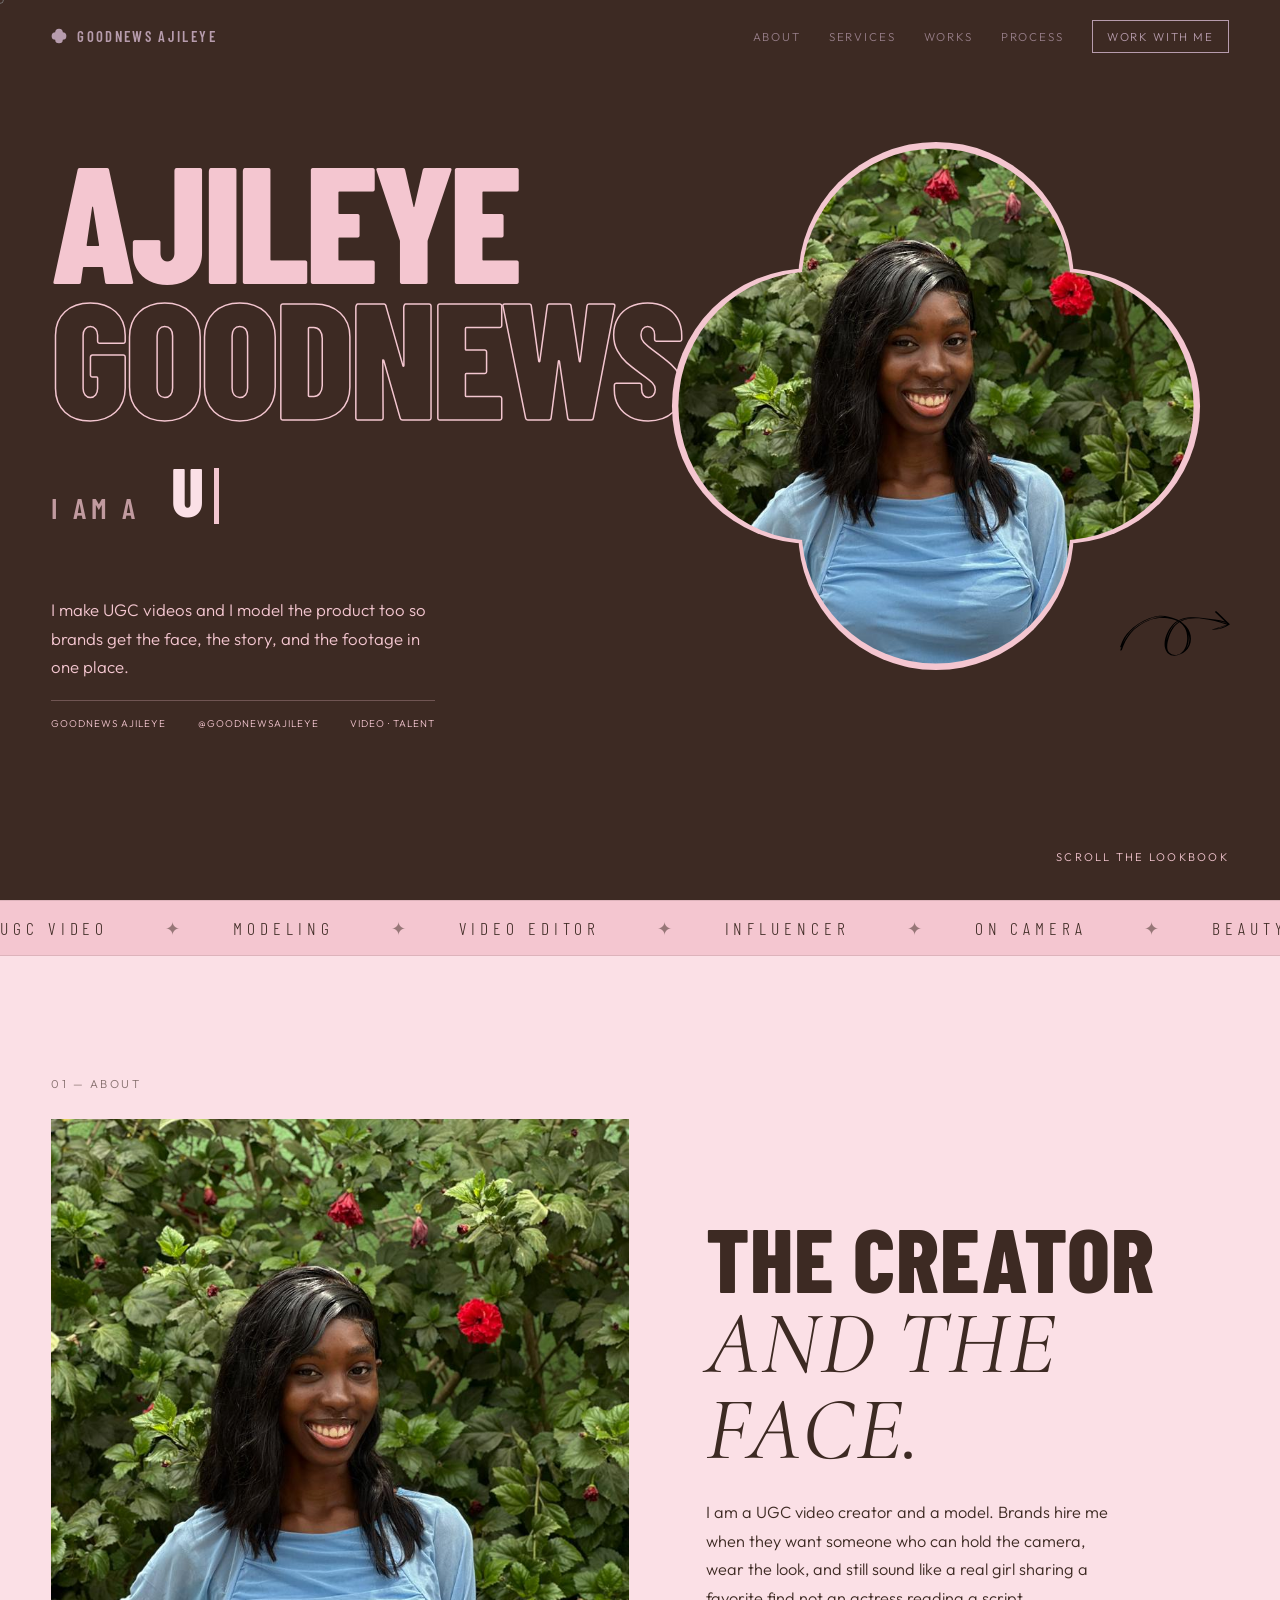
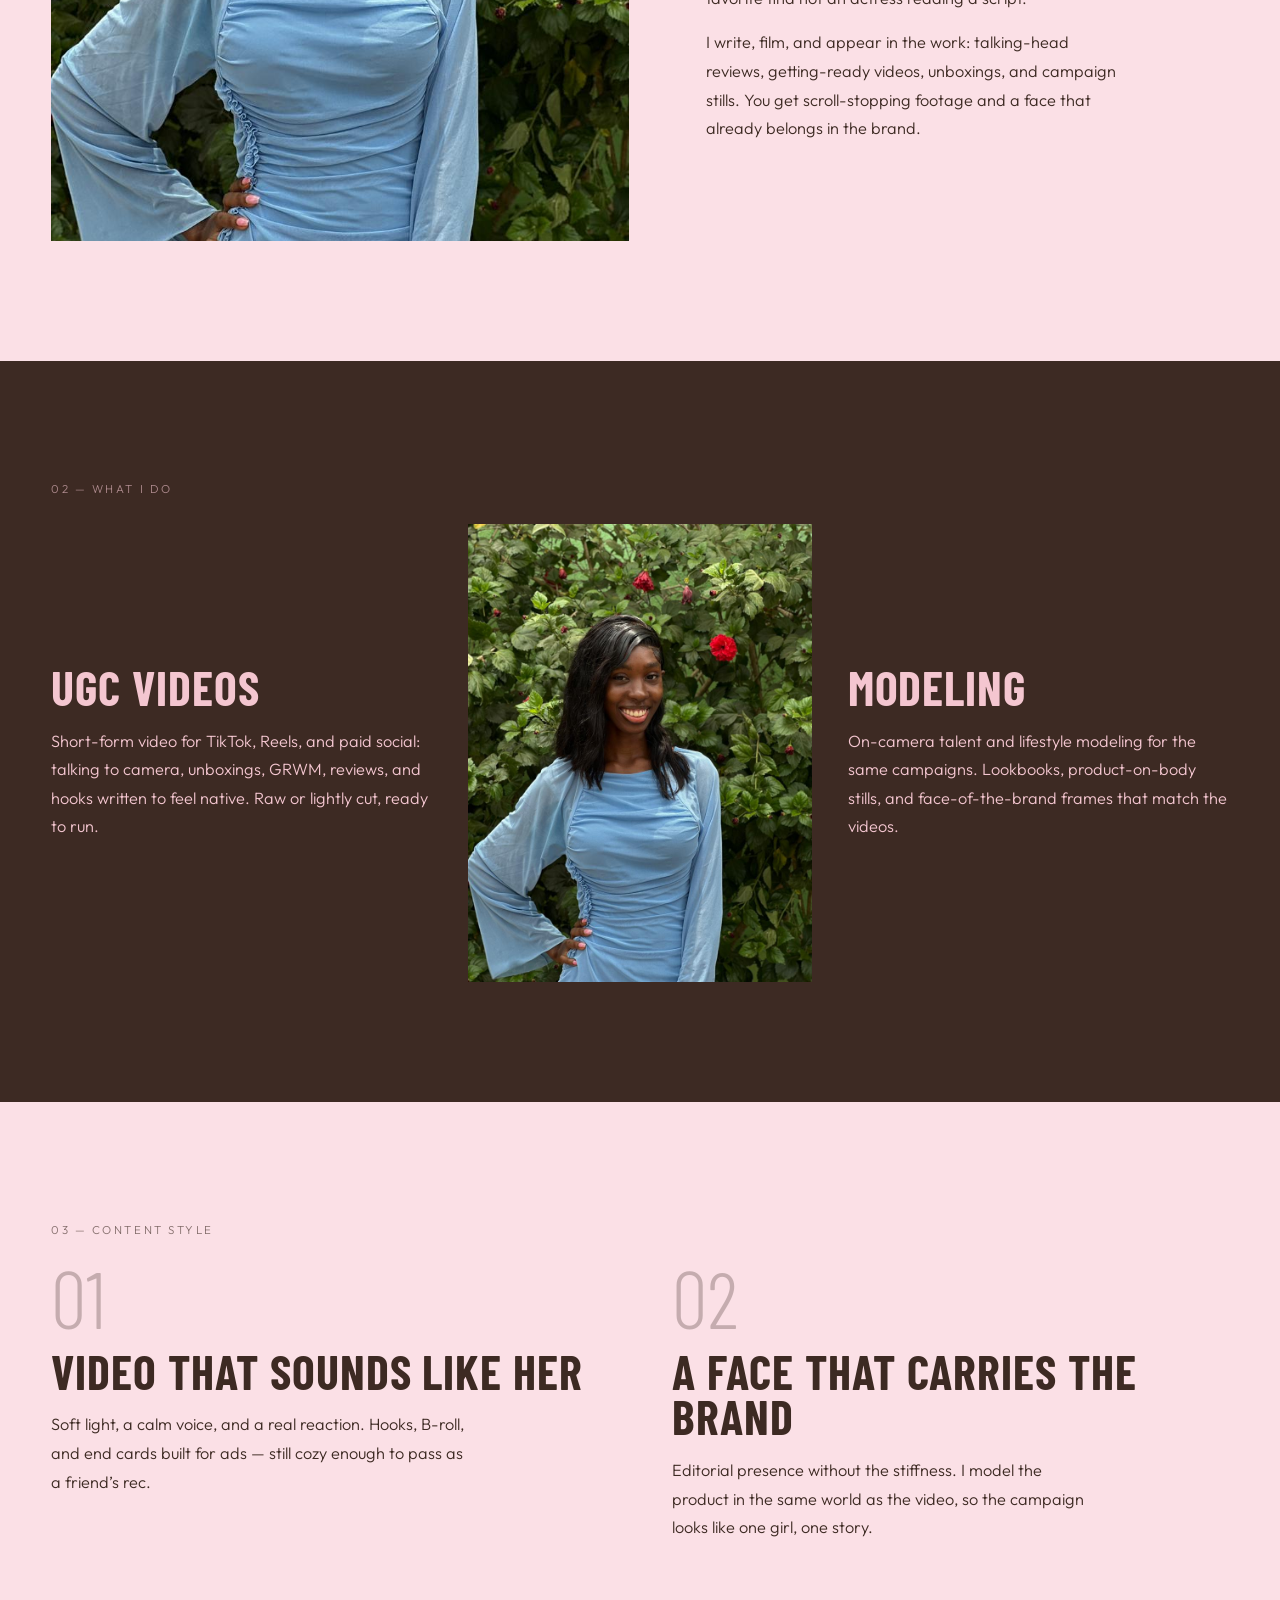
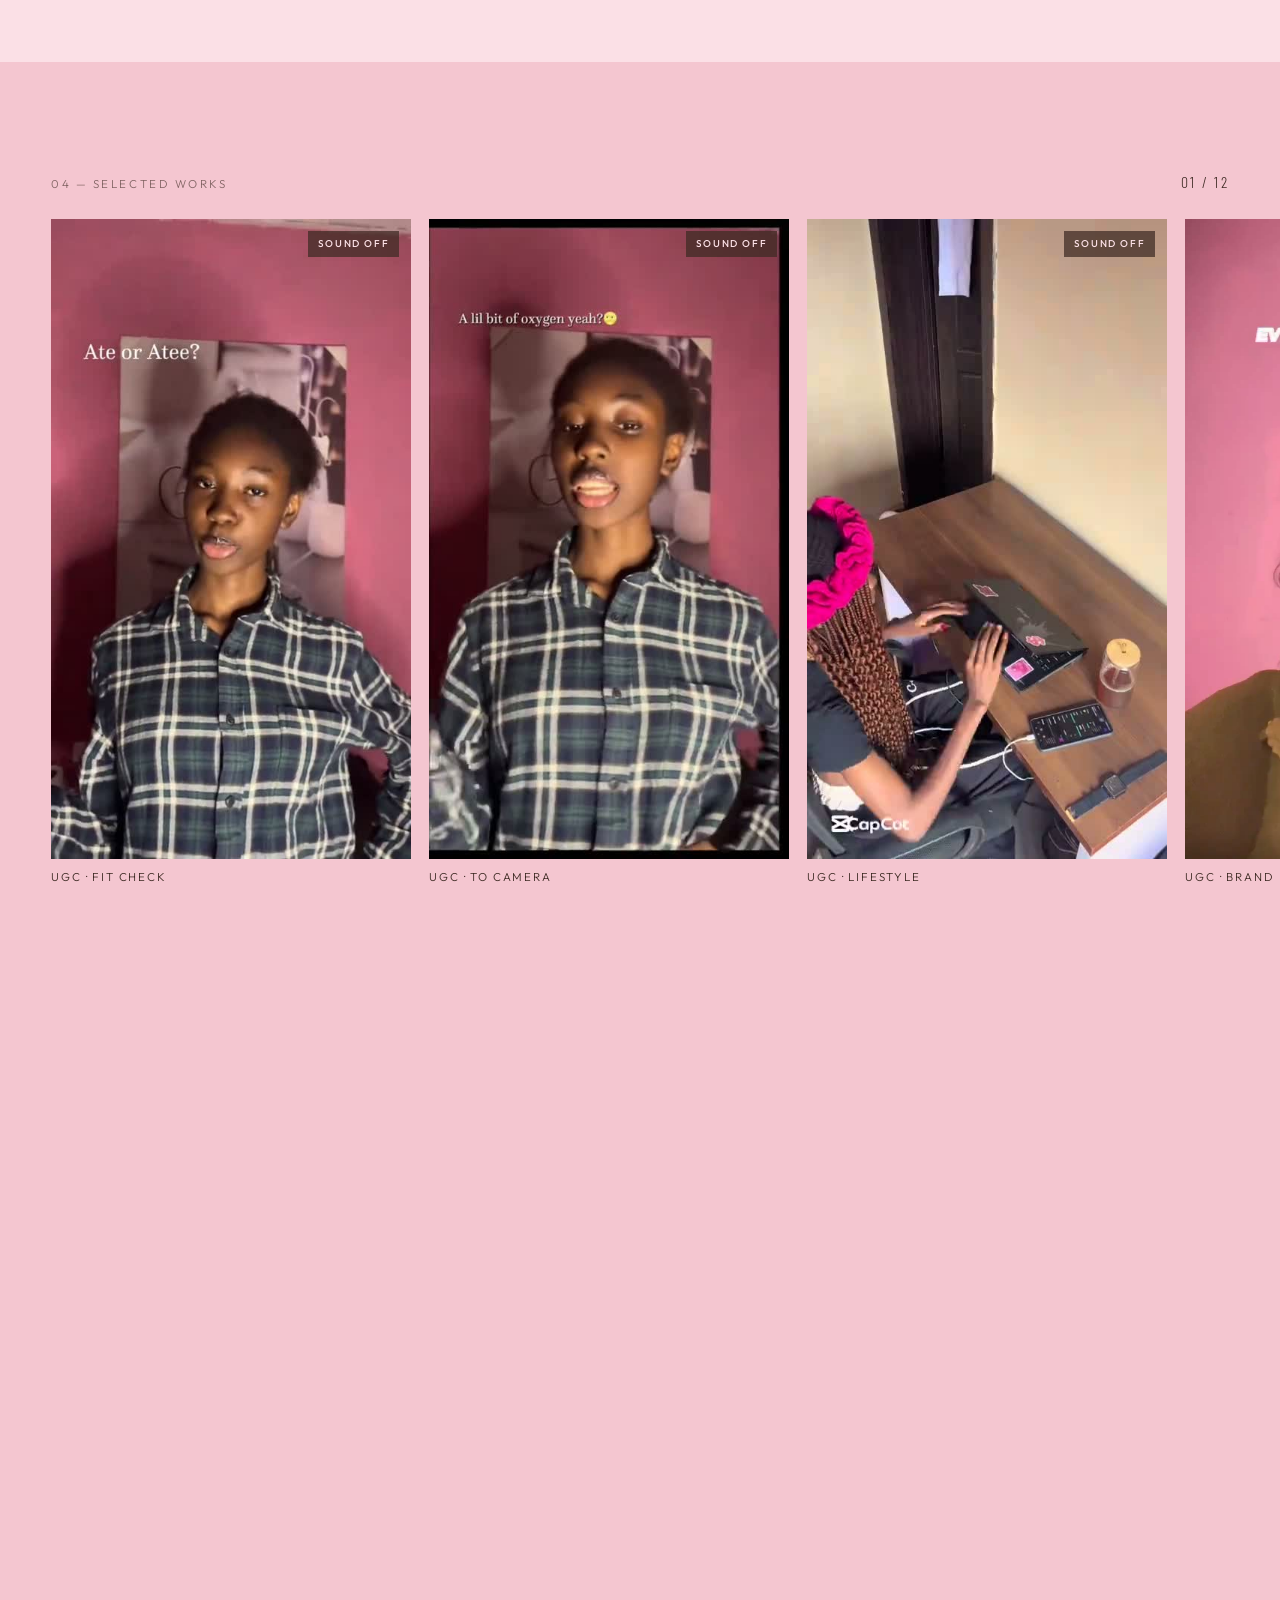
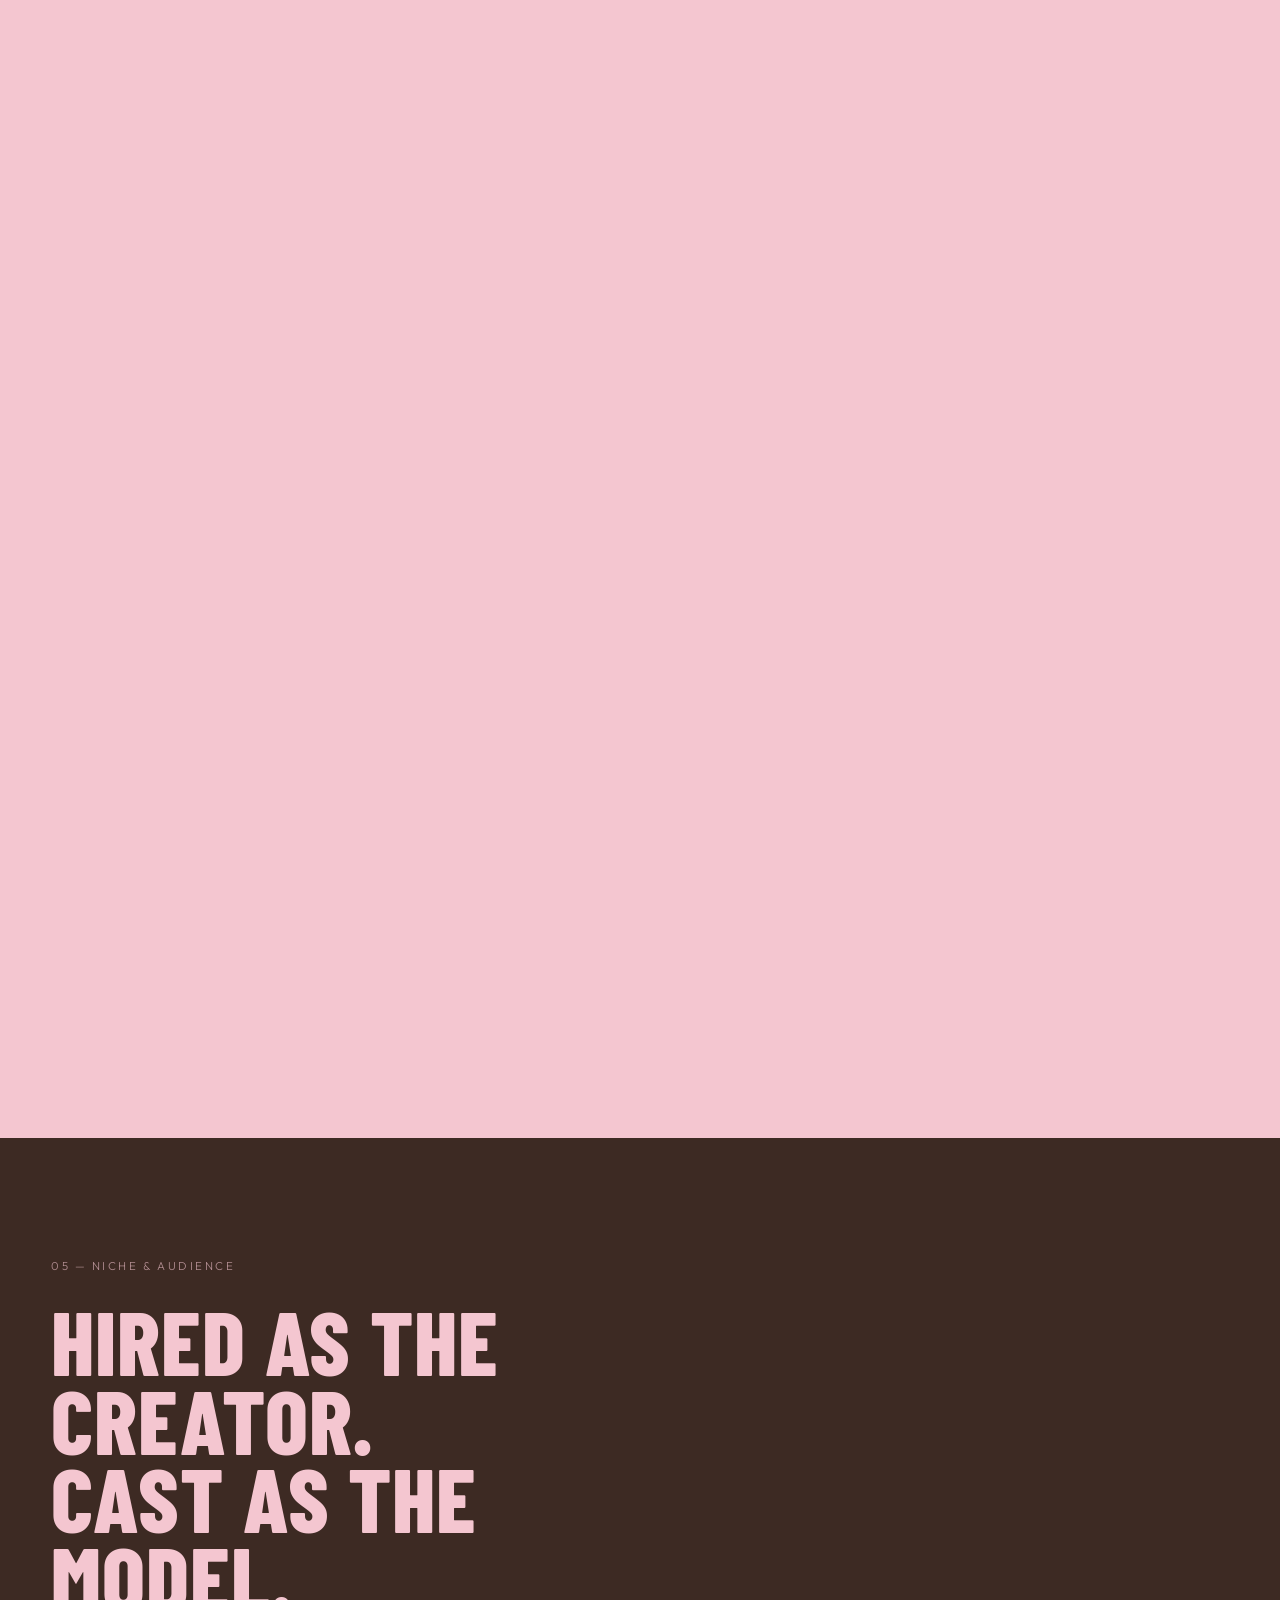
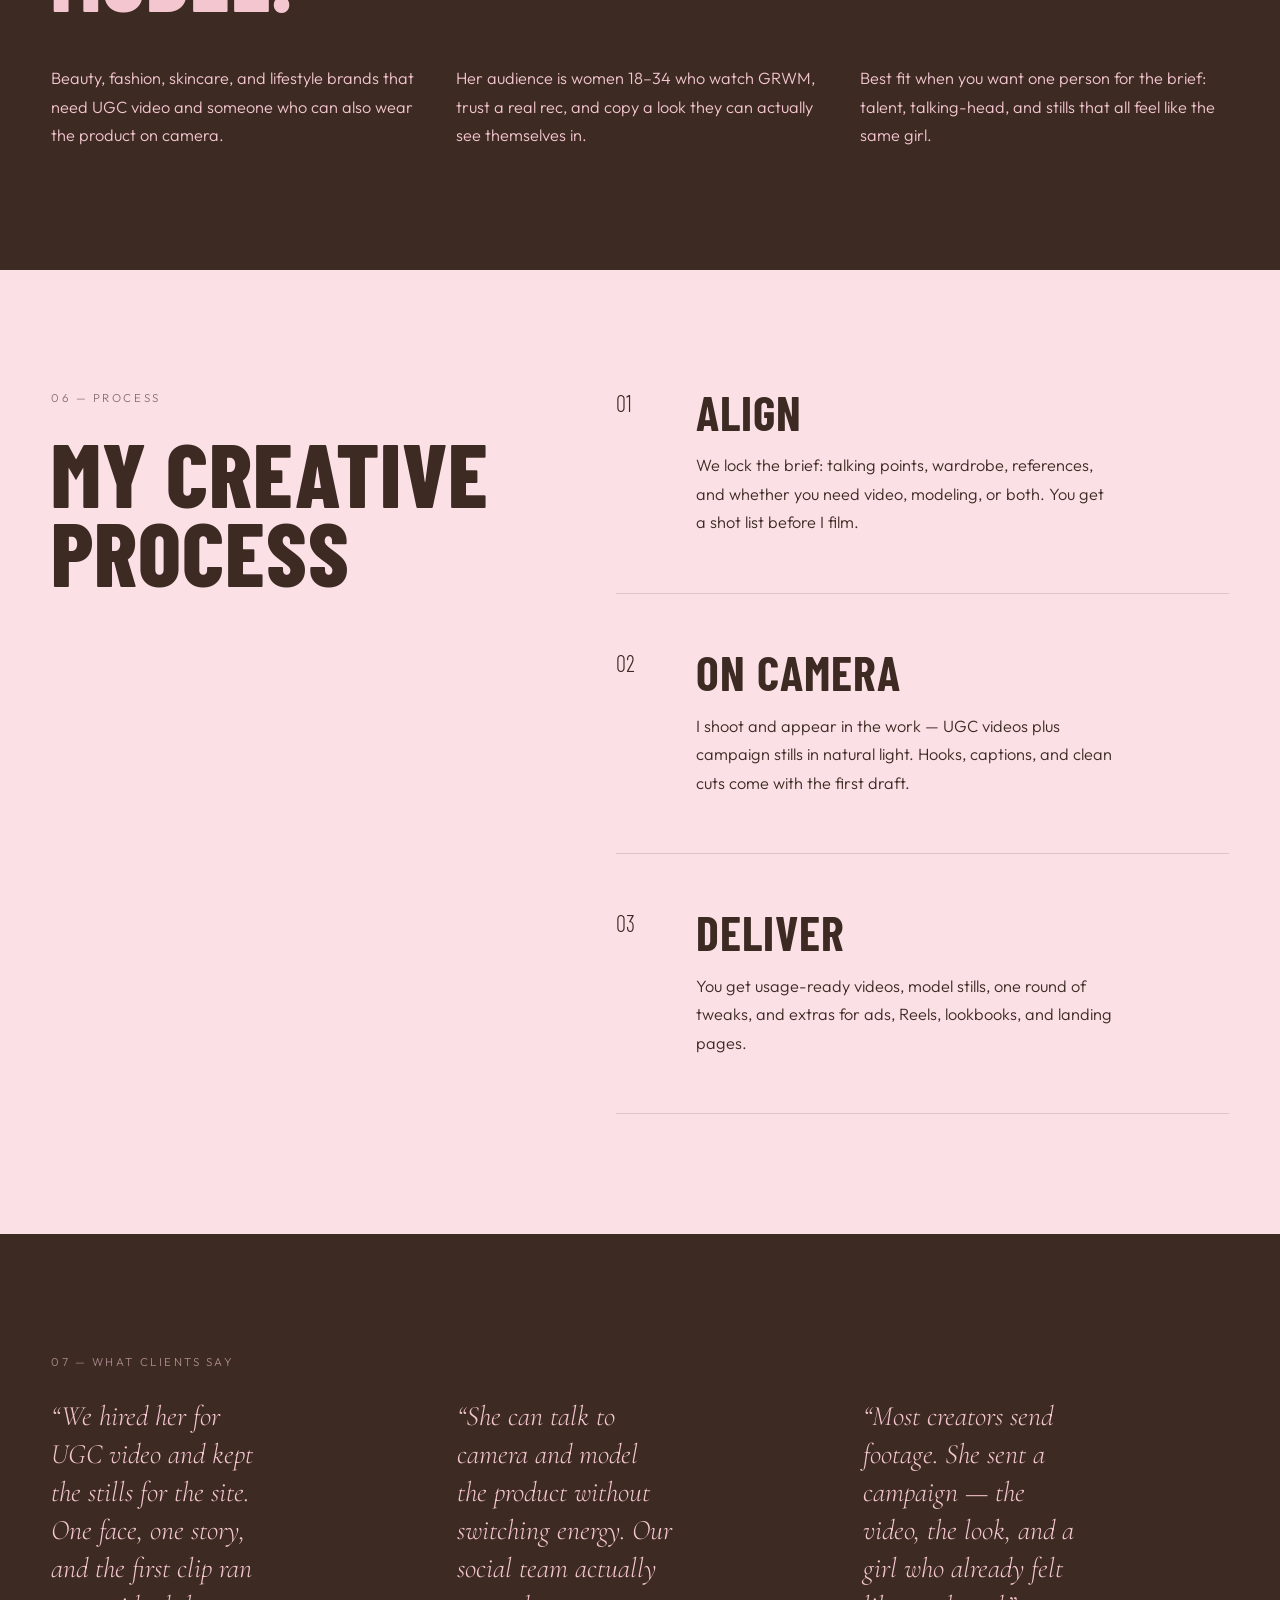
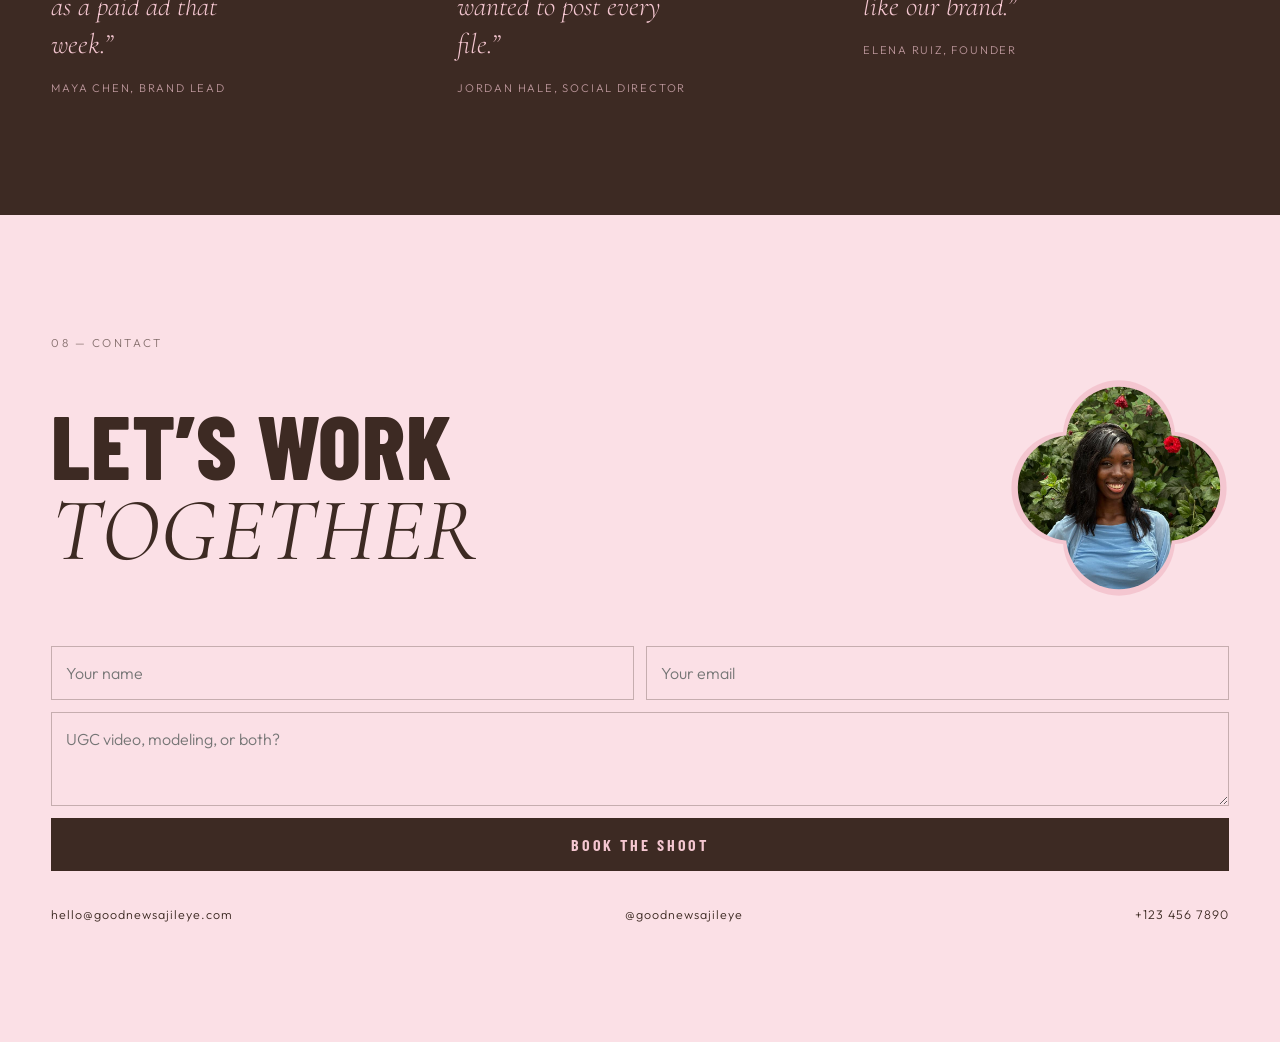
==== commit cfb247ec: "updated" ====
--- a/index.html
+++ b/index.html
@@ -134,7 +134,7 @@
       <div class="works-sticky">
         <div class="works-bar">
           <p class="chapter">04 — Selected works</p>
-          <p class="works-count"><span id="works-index">01</span> / <span id="works-total">04</span></p>
+          <p class="works-count"><span id="works-index">01</span> / <span id="works-total">12</span></p>
         </div>
         <div class="works-track" id="works-track">
           <figure class="work-clip">
@@ -154,6 +154,54 @@
               src="assets/video/ugc-8744.mp4"></video>
             <button type="button" class="work-sound" aria-label="Unmute video">Sound off</button>
             <figcaption>UGC · Lifestyle</figcaption>
+          </figure>
+          <figure class="work-clip">
+            <video muted loop playsinline webkit-playsinline preload="metadata" poster="assets/img/work-brand.jpg"
+              src="assets/video/ugc-brand.mp4"></video>
+            <button type="button" class="work-sound" aria-label="Unmute video">Sound off</button>
+            <figcaption>UGC · Brand</figcaption>
+          </figure>
+          <figure class="work-clip">
+            <video muted loop playsinline webkit-playsinline preload="metadata" poster="assets/img/work-rare.jpg"
+              src="assets/video/ugc-rare.mp4"></video>
+            <button type="button" class="work-sound" aria-label="Unmute video">Sound off</button>
+            <figcaption>UGC · House of Rare</figcaption>
+          </figure>
+          <figure class="work-clip">
+            <video muted loop playsinline webkit-playsinline preload="metadata" poster="assets/img/work-gloss.jpg"
+              src="assets/video/ugc-gloss.mp4"></video>
+            <button type="button" class="work-sound" aria-label="Unmute video">Sound off</button>
+            <figcaption>UGC · Beauty</figcaption>
+          </figure>
+          <figure class="work-clip">
+            <video muted loop playsinline webkit-playsinline preload="metadata" poster="assets/img/work-transition.jpg"
+              src="assets/video/fashion-transition.mp4"></video>
+            <button type="button" class="work-sound" aria-label="Unmute video">Sound off</button>
+            <figcaption>Fashion · Transition</figcaption>
+          </figure>
+          <figure class="work-clip">
+            <video muted loop playsinline webkit-playsinline preload="metadata" poster="assets/img/work-reels.jpg"
+              src="assets/video/fashion-reels.mp4"></video>
+            <button type="button" class="work-sound" aria-label="Unmute video">Sound off</button>
+            <figcaption>Fashion · Reels</figcaption>
+          </figure>
+          <figure class="work-clip">
+            <video muted loop playsinline webkit-playsinline preload="metadata" poster="assets/img/work-food.jpg"
+              src="assets/video/ugc-food.mp4"></video>
+            <button type="button" class="work-sound" aria-label="Unmute video">Sound off</button>
+            <figcaption>UGC · Food</figcaption>
+          </figure>
+          <figure class="work-clip">
+            <video muted loop playsinline webkit-playsinline preload="metadata" poster="assets/img/work-restaurant.jpg"
+              src="assets/video/ugc-restaurant.mp4"></video>
+            <button type="button" class="work-sound" aria-label="Unmute video">Sound off</button>
+            <figcaption>UGC · Restaurant</figcaption>
+          </figure>
+          <figure class="work-clip">
+            <video muted loop playsinline webkit-playsinline preload="metadata" poster="assets/img/work-editing.jpg"
+              src="assets/video/video-editing.mp4"></video>
+            <button type="button" class="work-sound" aria-label="Unmute video">Sound off</button>
+            <figcaption>Edit · Showreel</figcaption>
           </figure>
           <figure>
             <img src="assets/img/goodnews.jpg" alt="Goodnews Ajileye, UGC creator and model">
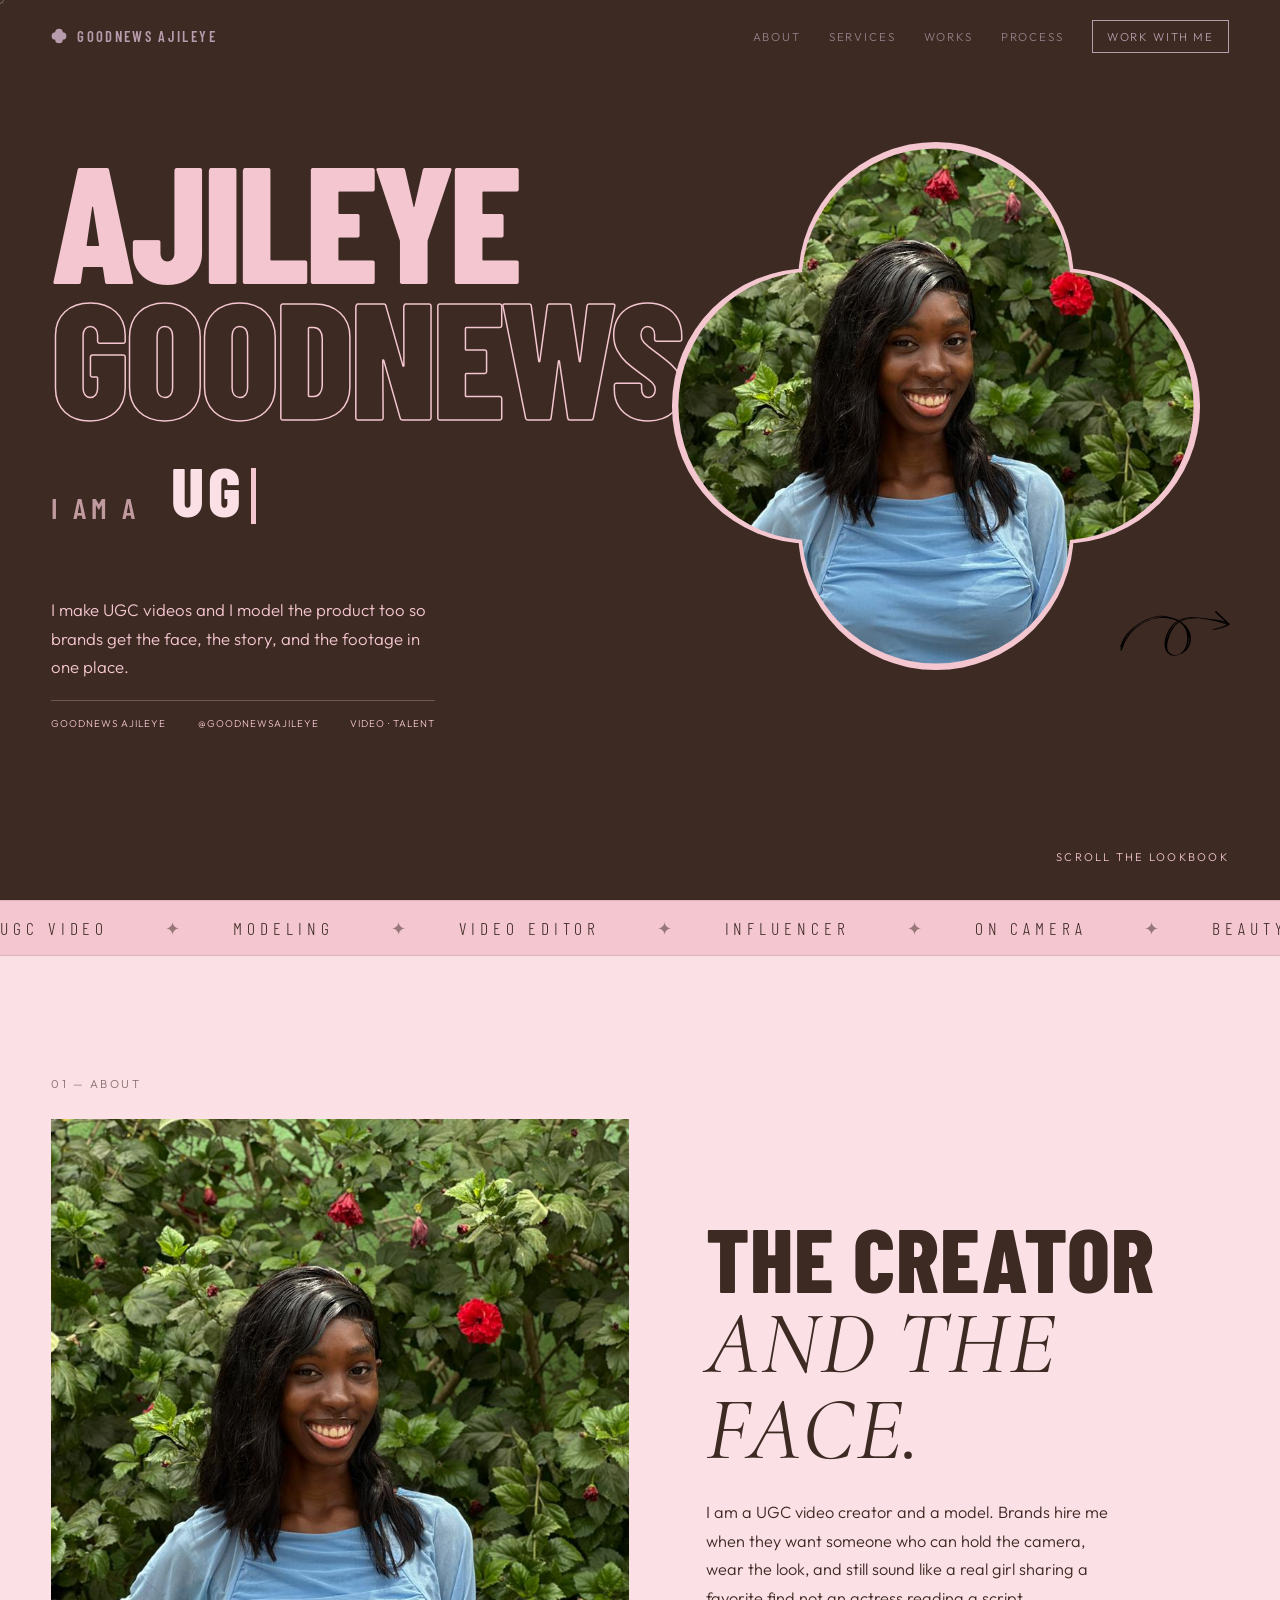
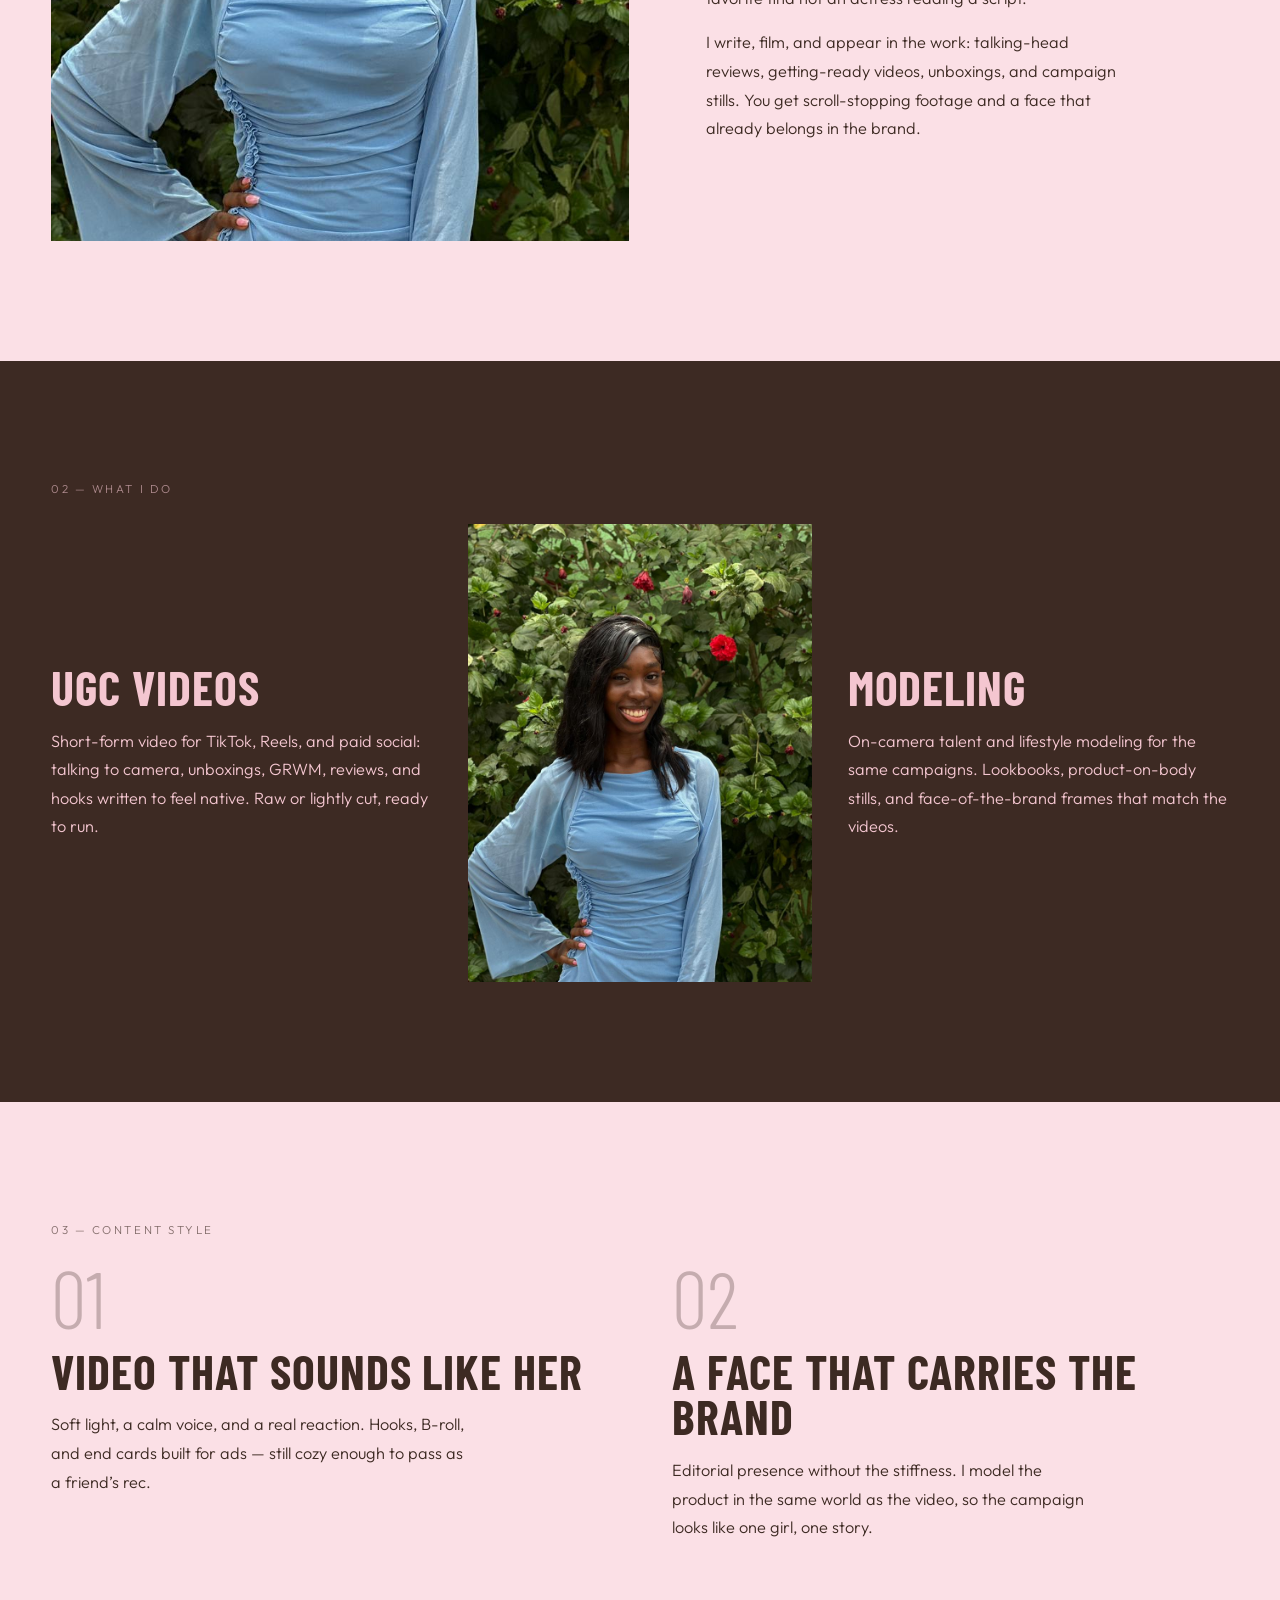
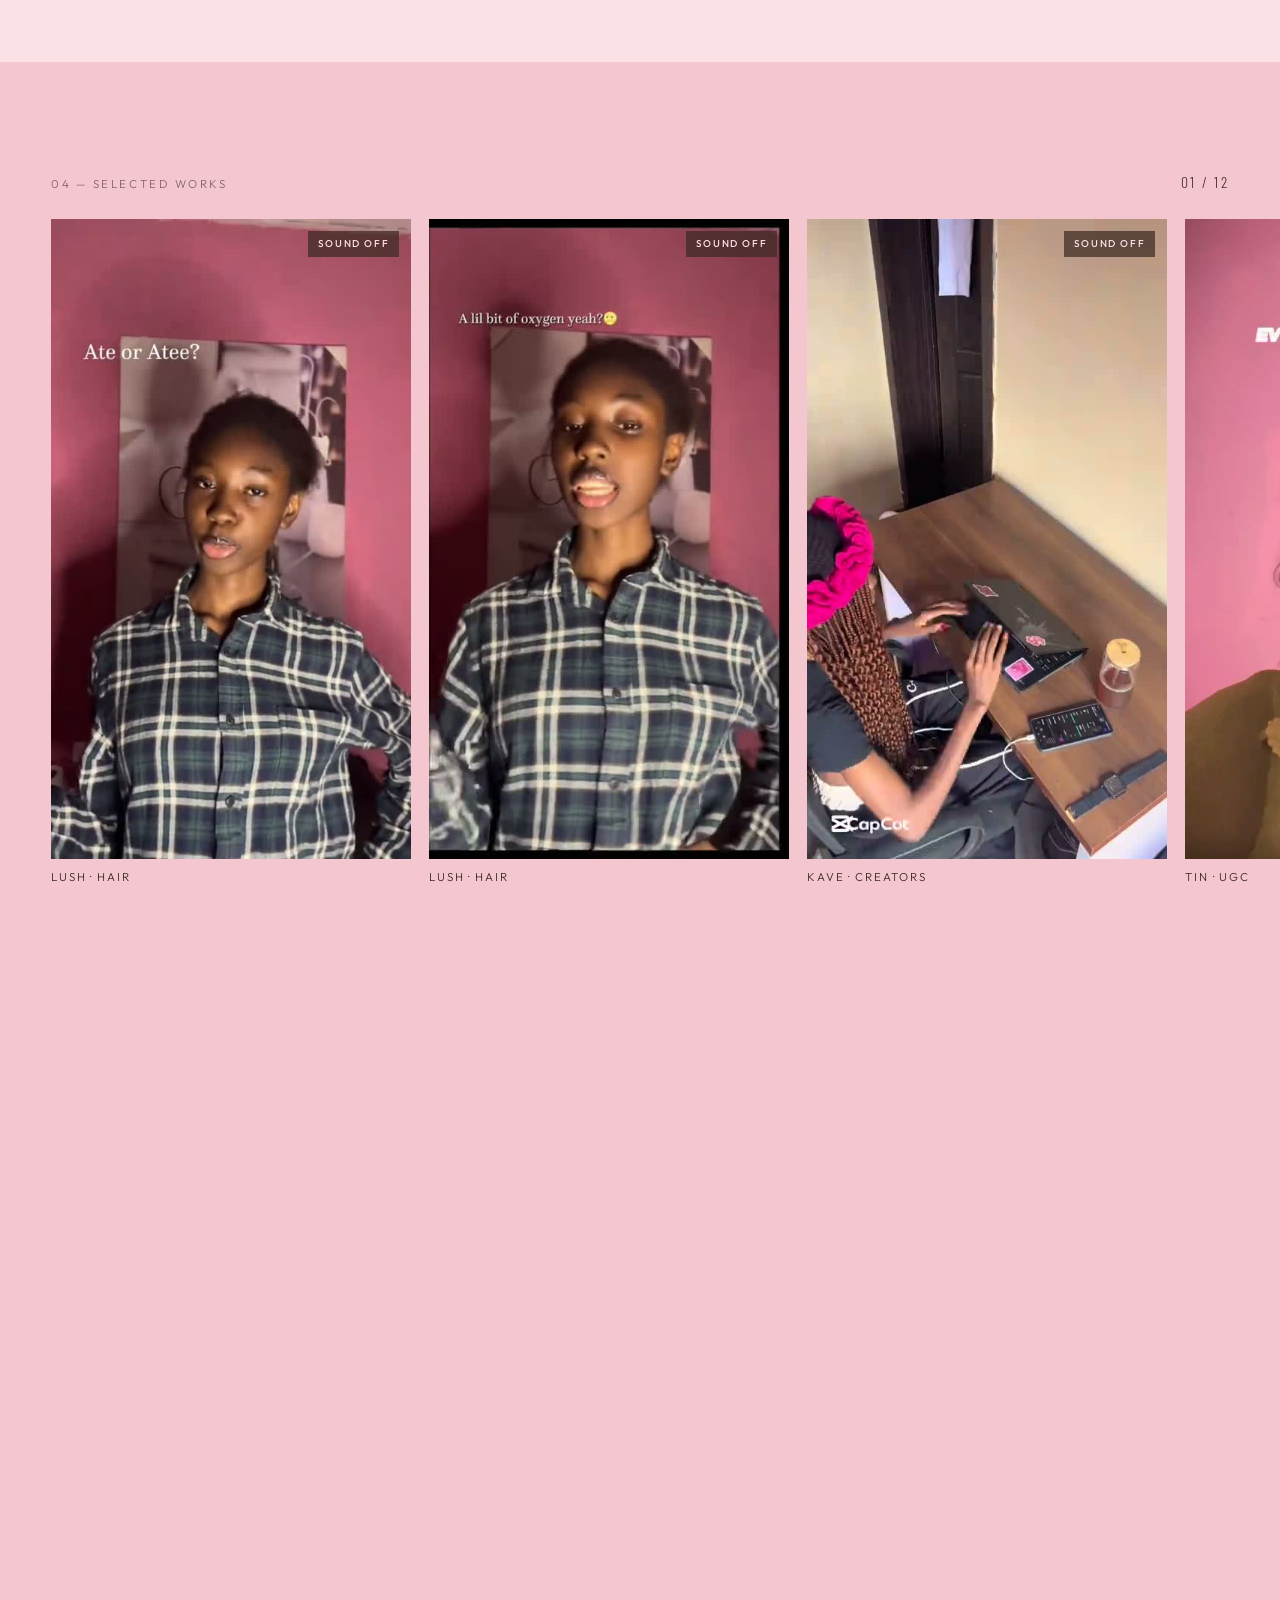
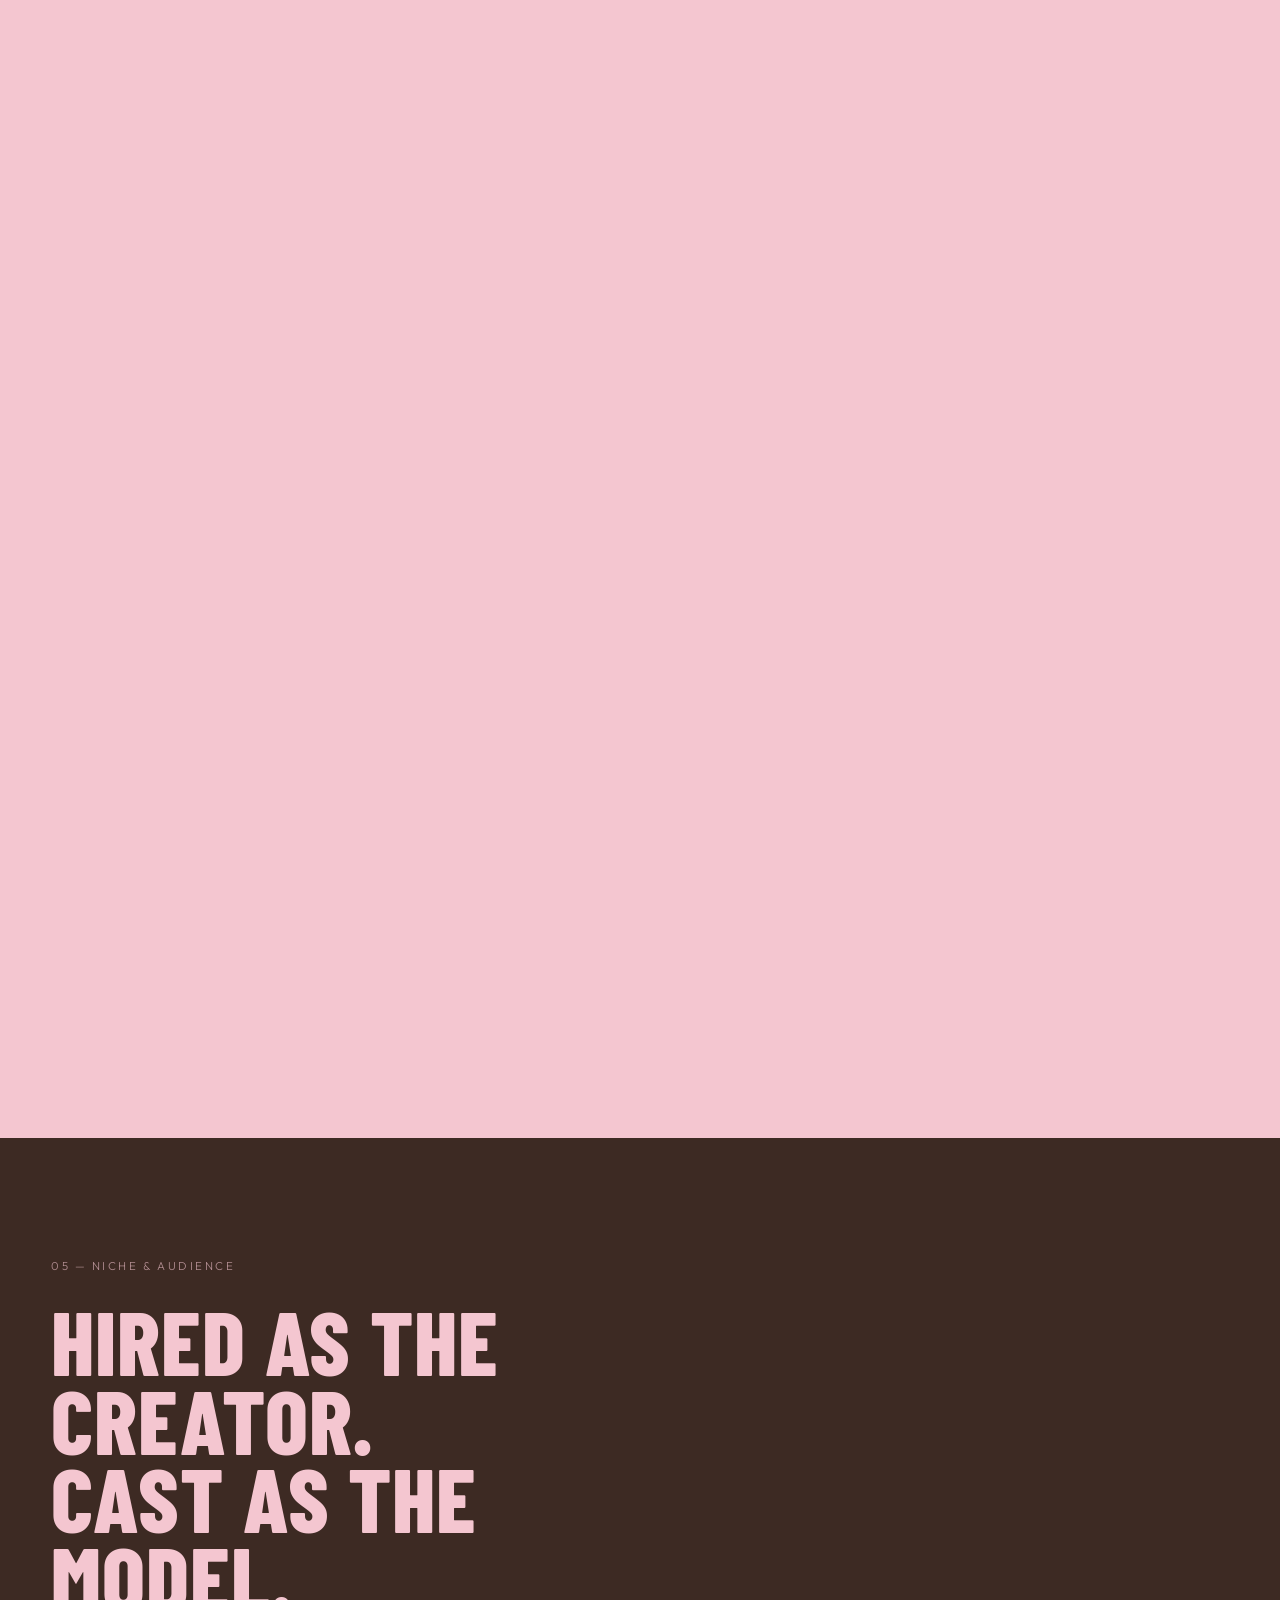
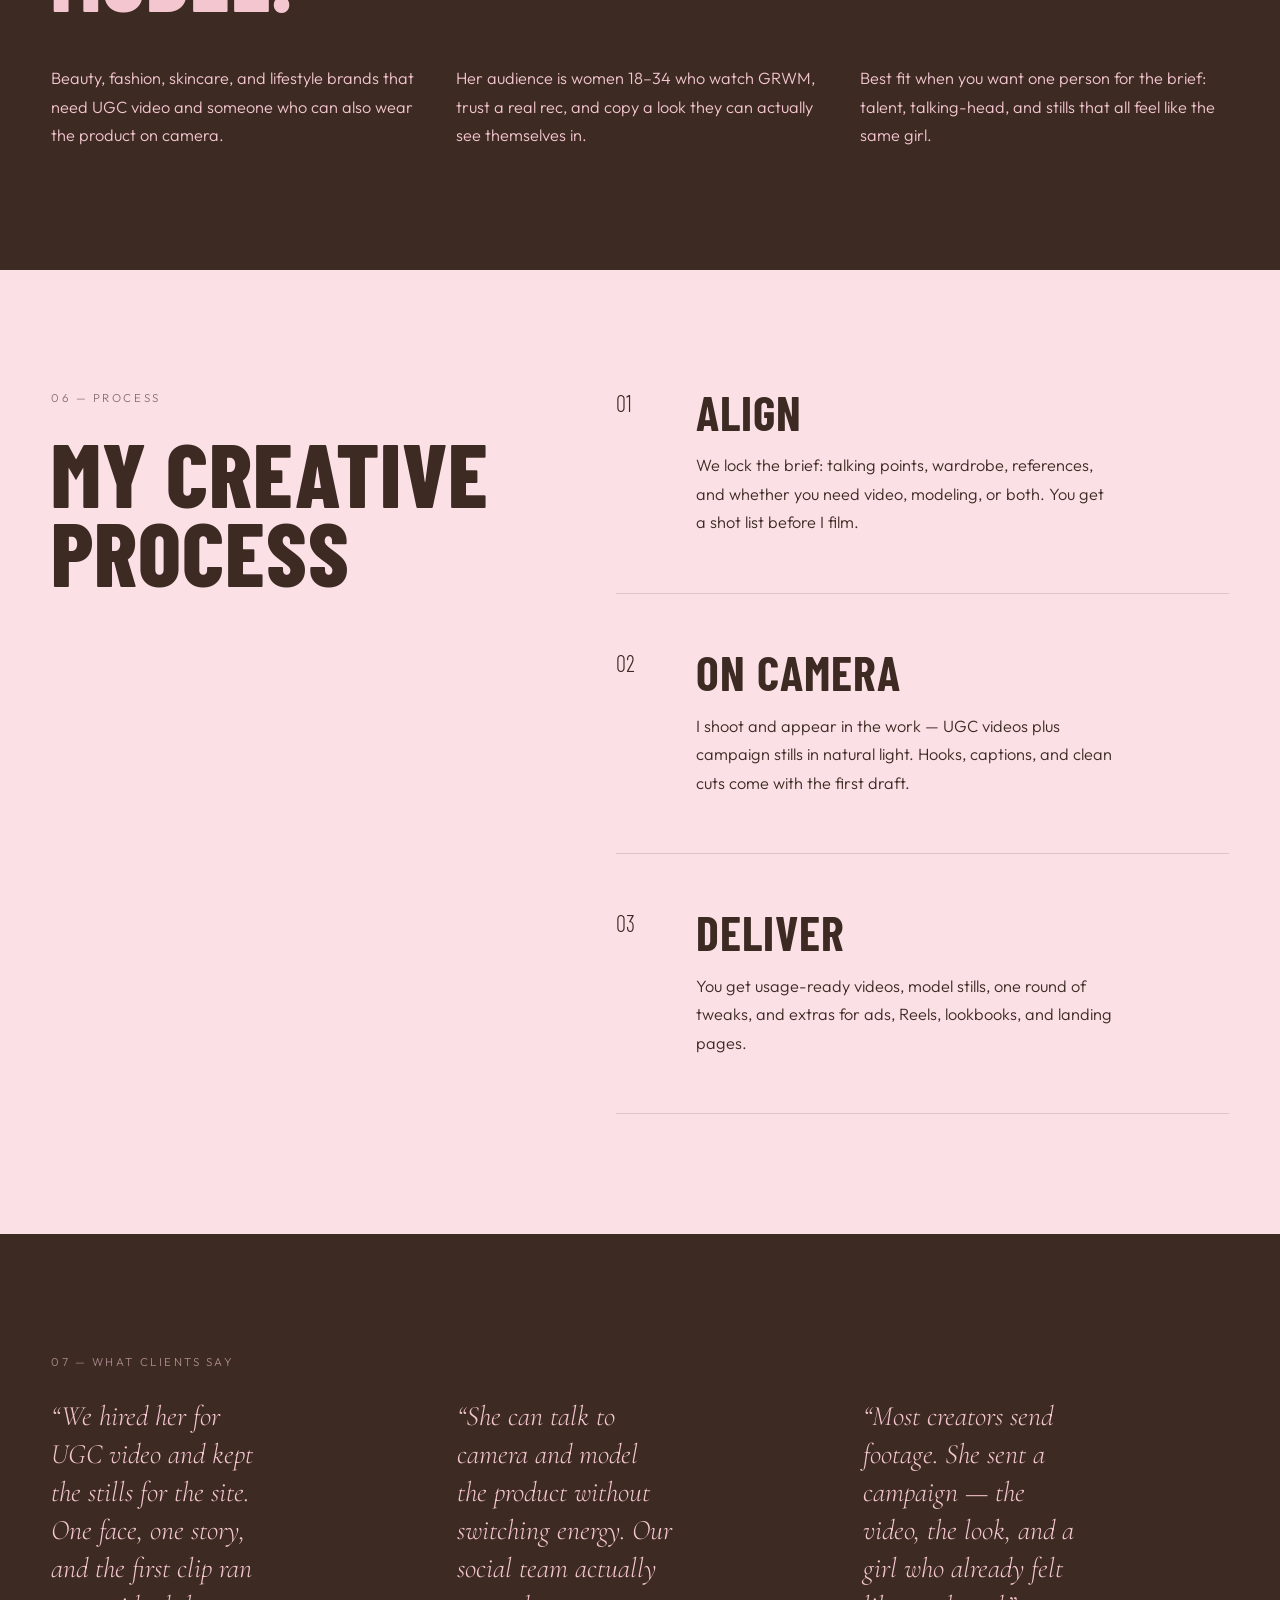
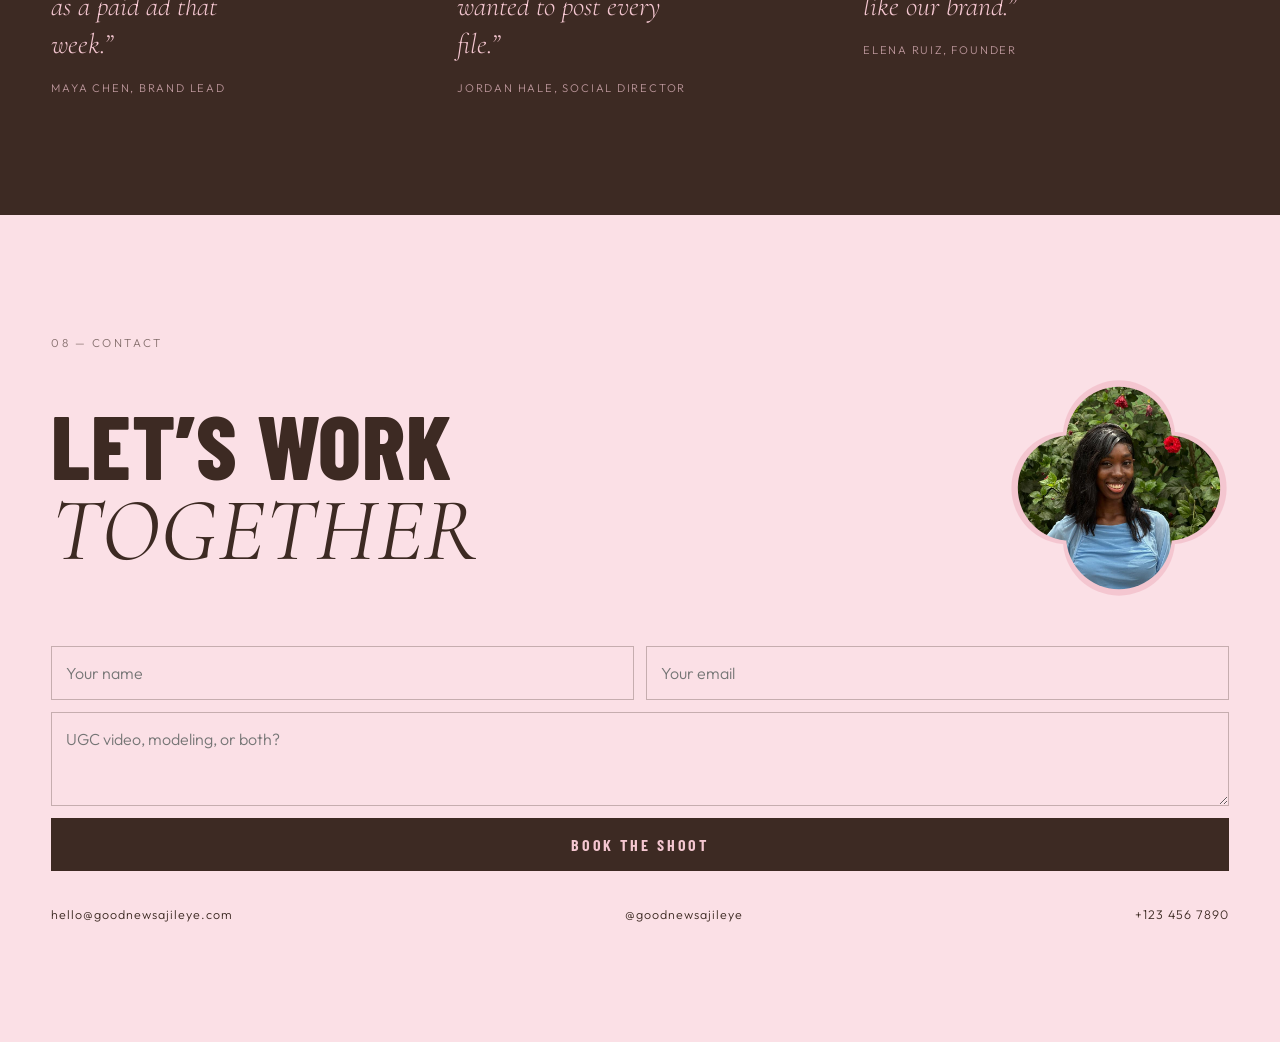
==== commit 20dbe652: "updated" ====
--- a/index.html
+++ b/index.html
@@ -141,25 +141,25 @@
             <video muted loop playsinline webkit-playsinline preload="metadata" poster="assets/img/work-fit.jpg"
               src="assets/video/ugc-0359.mp4"></video>
             <button type="button" class="work-sound" aria-label="Unmute video">Sound off</button>
-            <figcaption>UGC · Fit check</figcaption>
+            <figcaption>Lush · Hair</figcaption>
           </figure>
           <figure class="work-clip">
             <video muted loop playsinline webkit-playsinline preload="metadata" poster="assets/img/work-talk.jpg"
               src="assets/video/ugc-0360.mp4"></video>
             <button type="button" class="work-sound" aria-label="Unmute video">Sound off</button>
-            <figcaption>UGC · To camera</figcaption>
+            <figcaption>Lush · Hair</figcaption>
           </figure>
           <figure class="work-clip">
             <video muted loop playsinline webkit-playsinline preload="metadata" poster="assets/img/work-life.jpg"
               src="assets/video/ugc-8744.mp4"></video>
             <button type="button" class="work-sound" aria-label="Unmute video">Sound off</button>
-            <figcaption>UGC · Lifestyle</figcaption>
+            <figcaption>Kave · Creators</figcaption>
           </figure>
           <figure class="work-clip">
             <video muted loop playsinline webkit-playsinline preload="metadata" poster="assets/img/work-brand.jpg"
               src="assets/video/ugc-brand.mp4"></video>
             <button type="button" class="work-sound" aria-label="Unmute video">Sound off</button>
-            <figcaption>UGC · Brand</figcaption>
+            <figcaption>TIN · UGC</figcaption>
           </figure>
           <figure class="work-clip">
             <video muted loop playsinline webkit-playsinline preload="metadata" poster="assets/img/work-rare.jpg"
@@ -171,7 +171,7 @@
             <video muted loop playsinline webkit-playsinline preload="metadata" poster="assets/img/work-gloss.jpg"
               src="assets/video/ugc-gloss.mp4"></video>
             <button type="button" class="work-sound" aria-label="Unmute video">Sound off</button>
-            <figcaption>UGC · Beauty</figcaption>
+            <figcaption>TME · Lip gloss</figcaption>
           </figure>
           <figure class="work-clip">
             <video muted loop playsinline webkit-playsinline preload="metadata" poster="assets/img/work-transition.jpg"
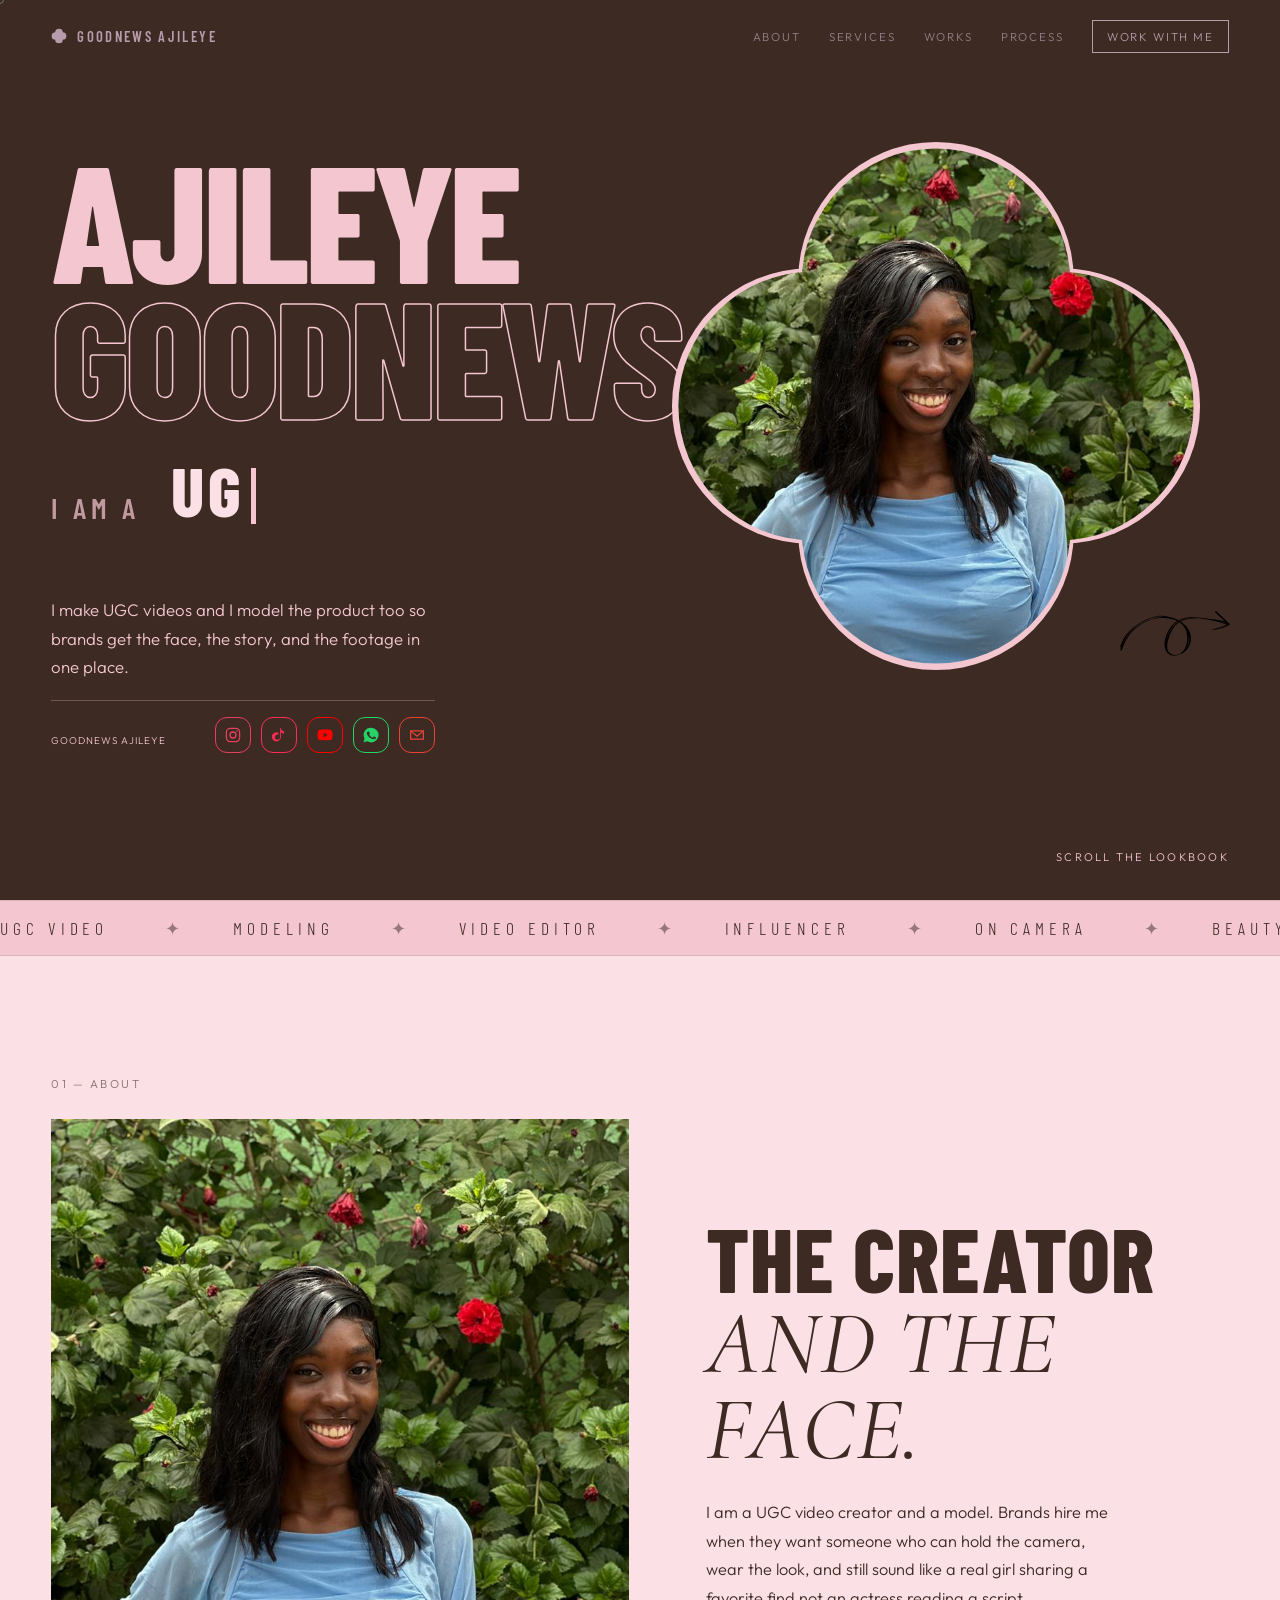
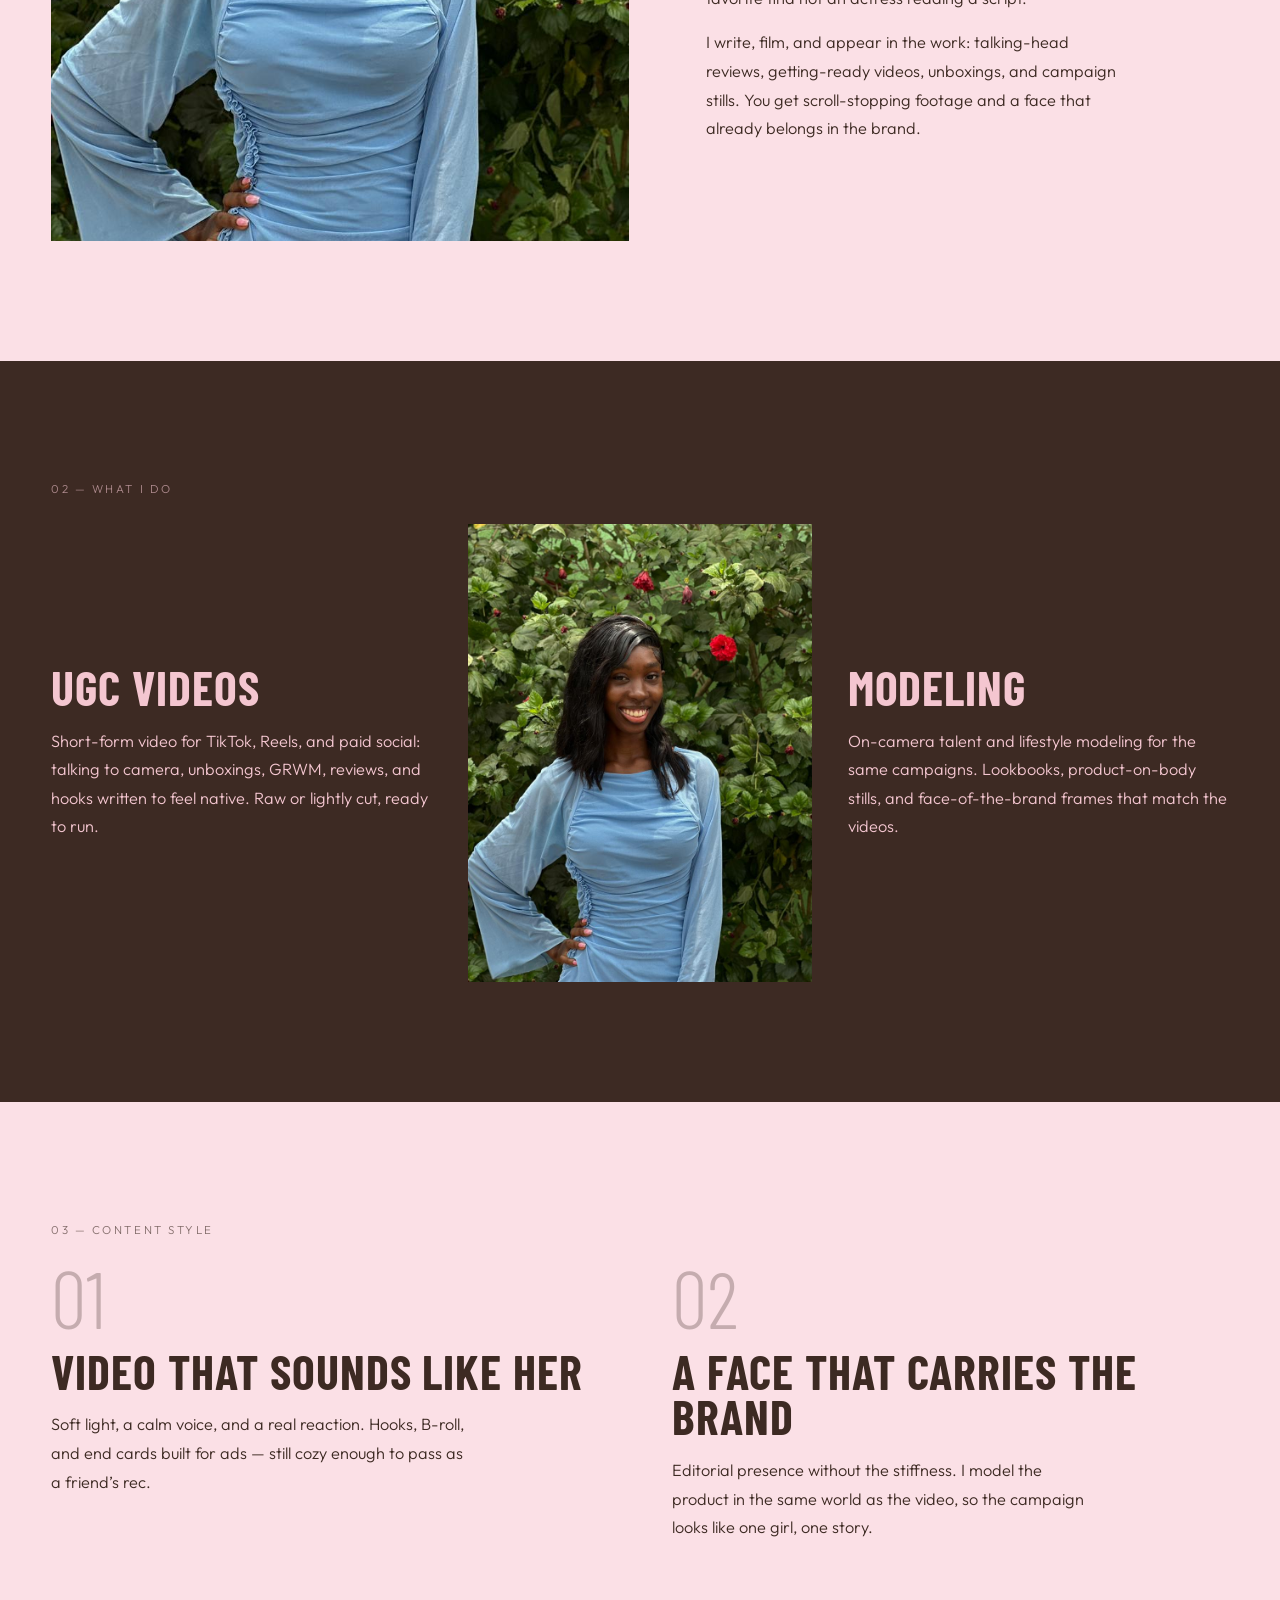
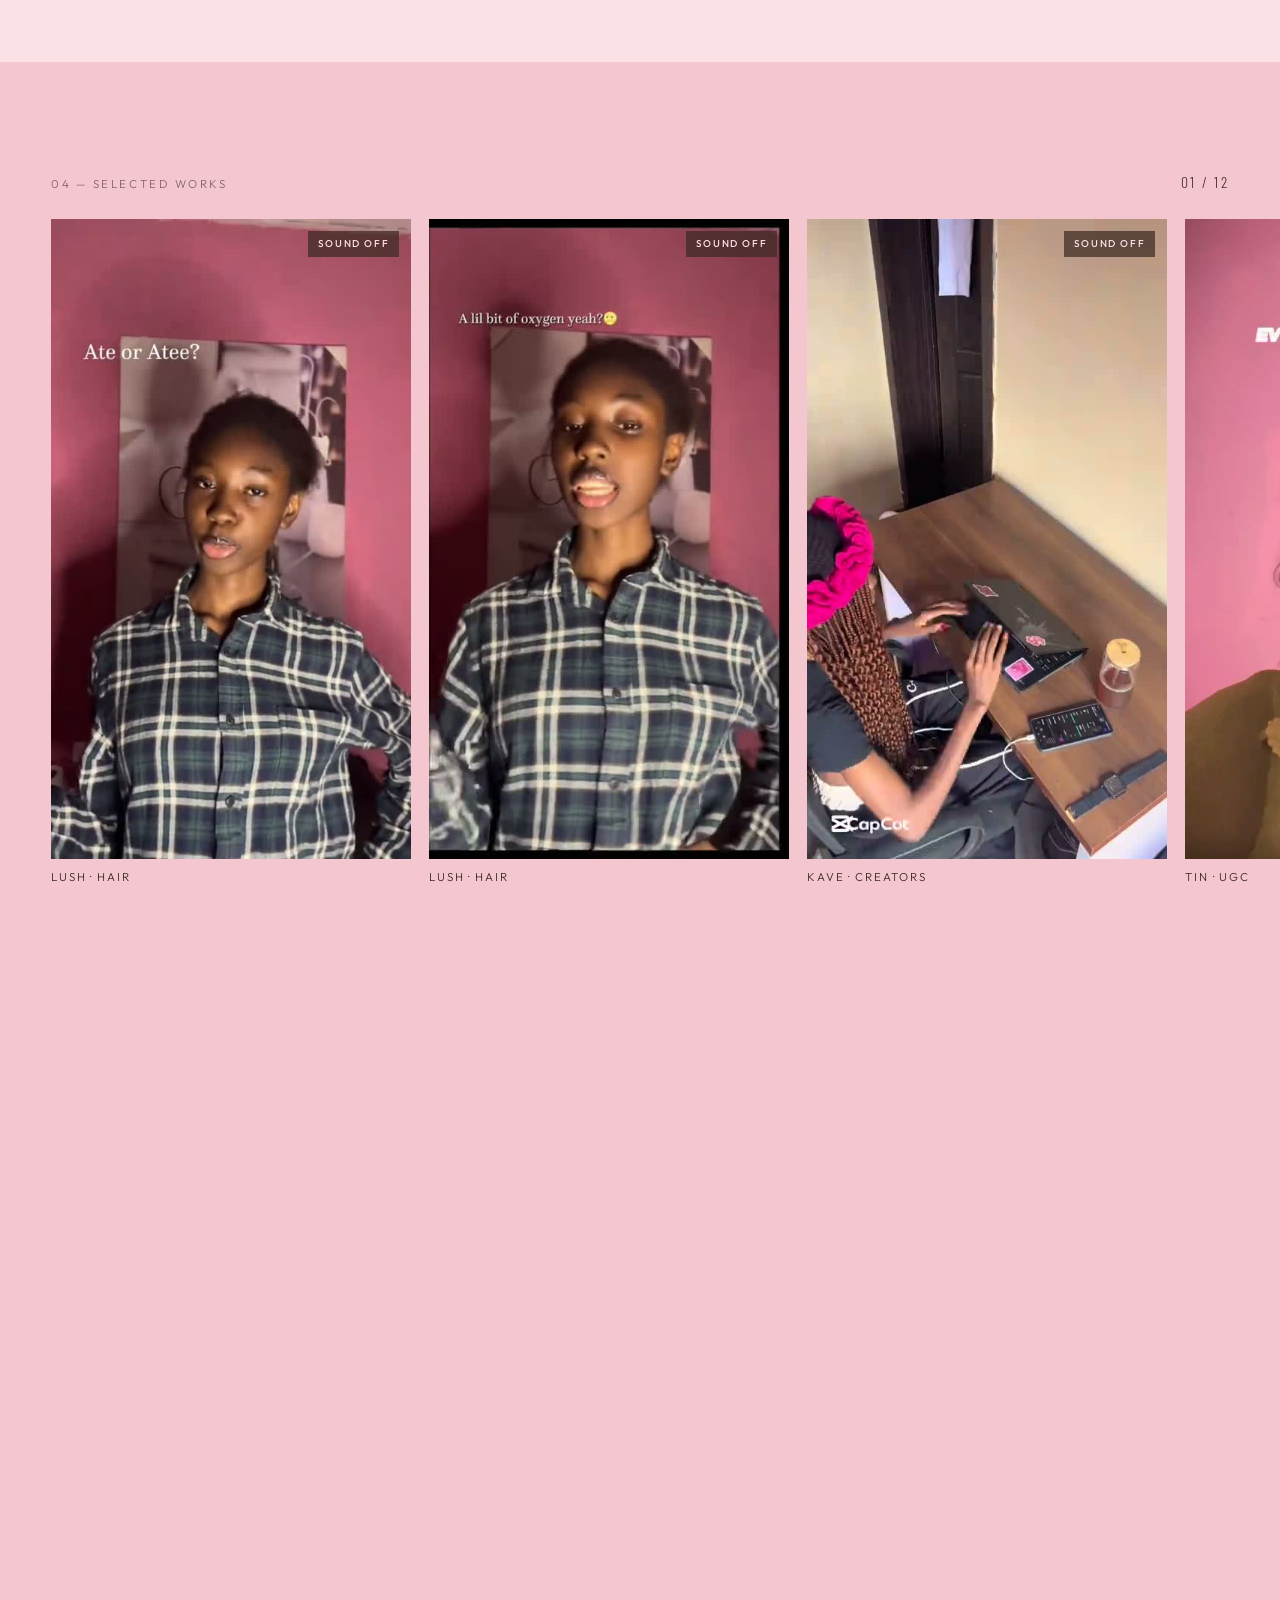
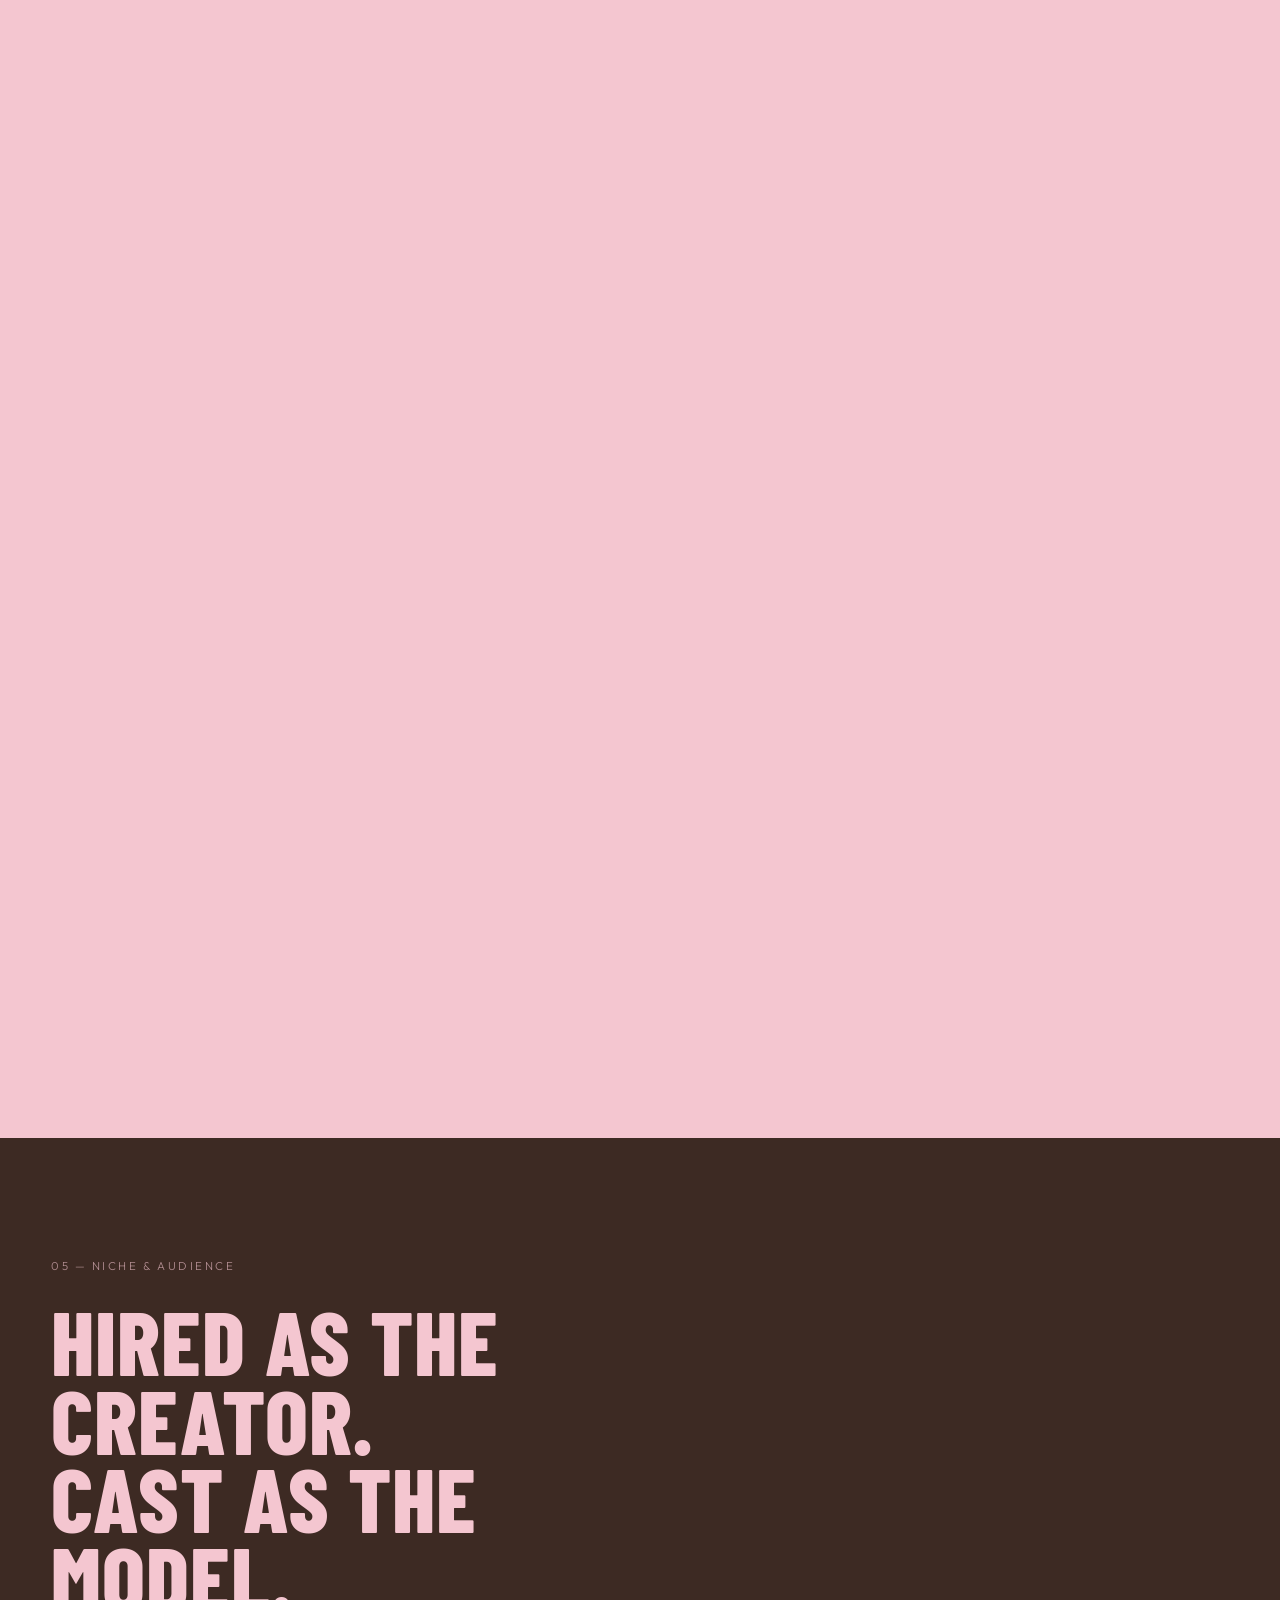
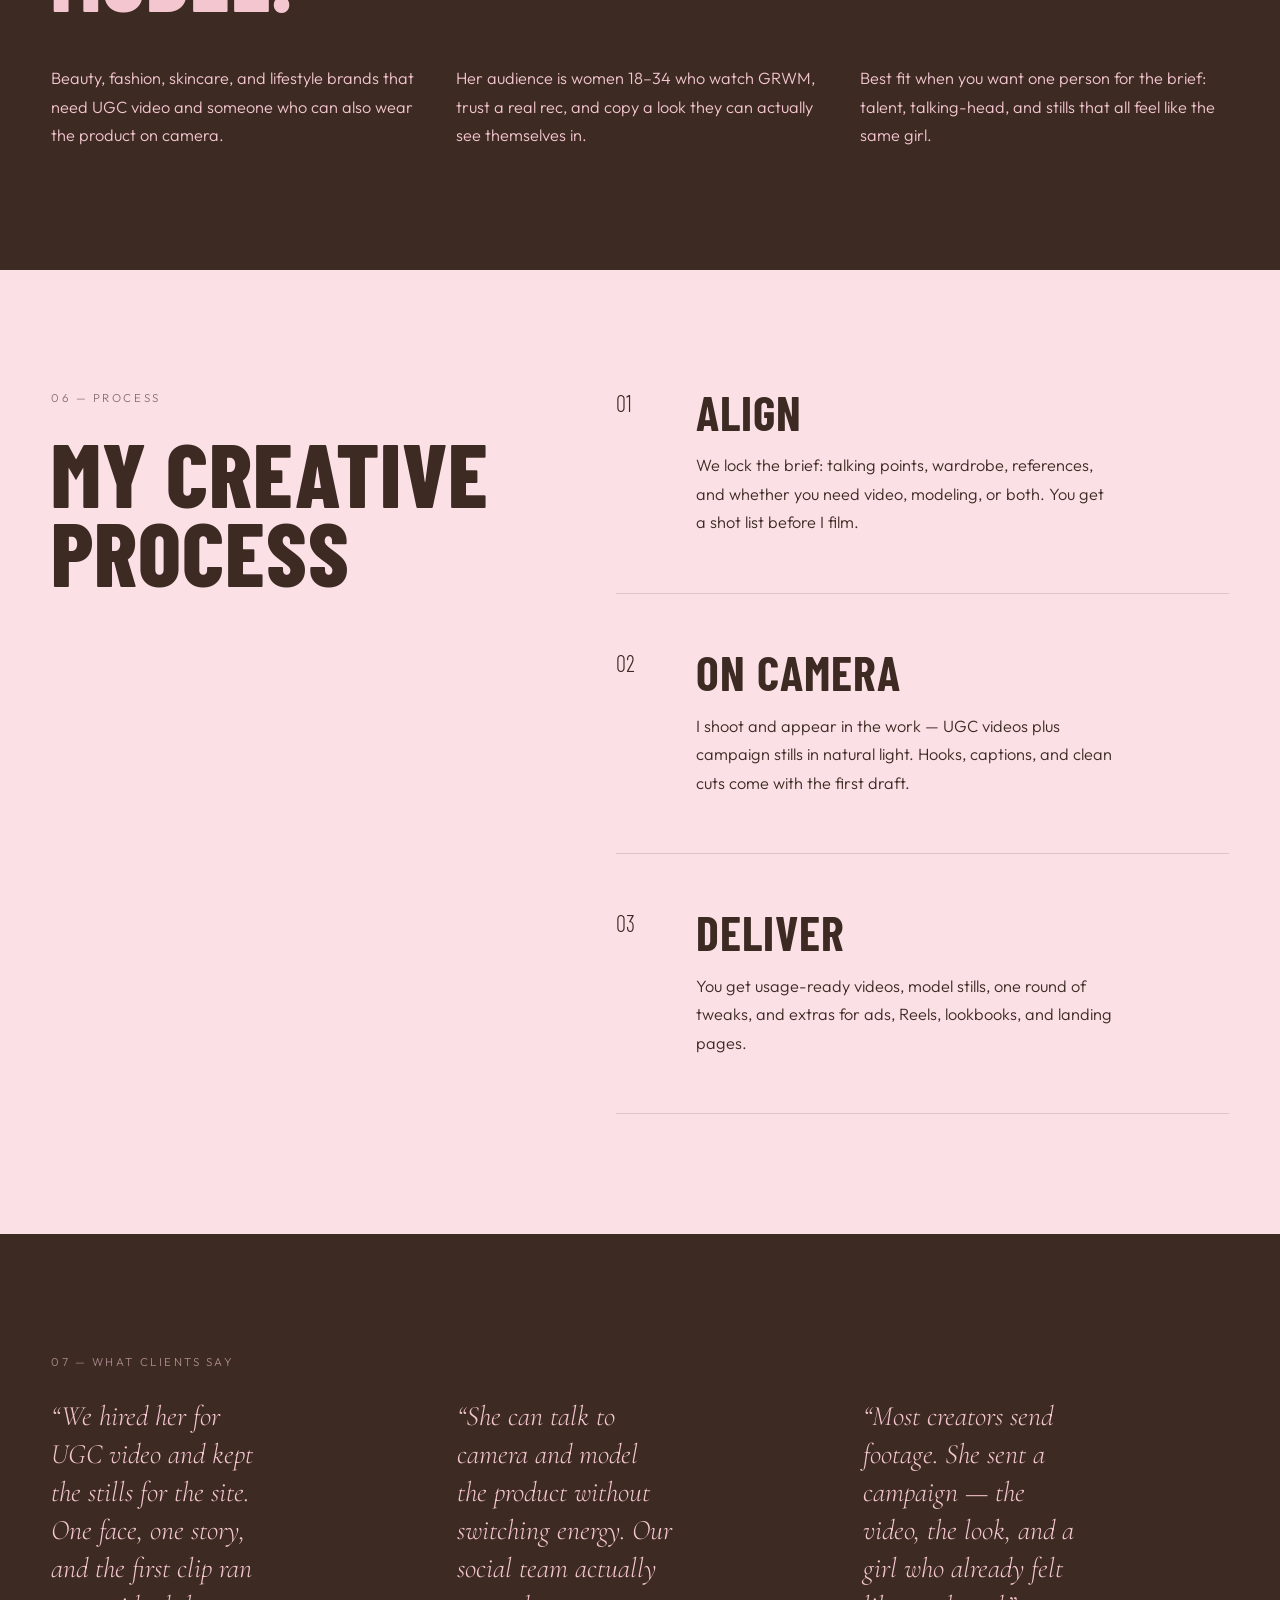
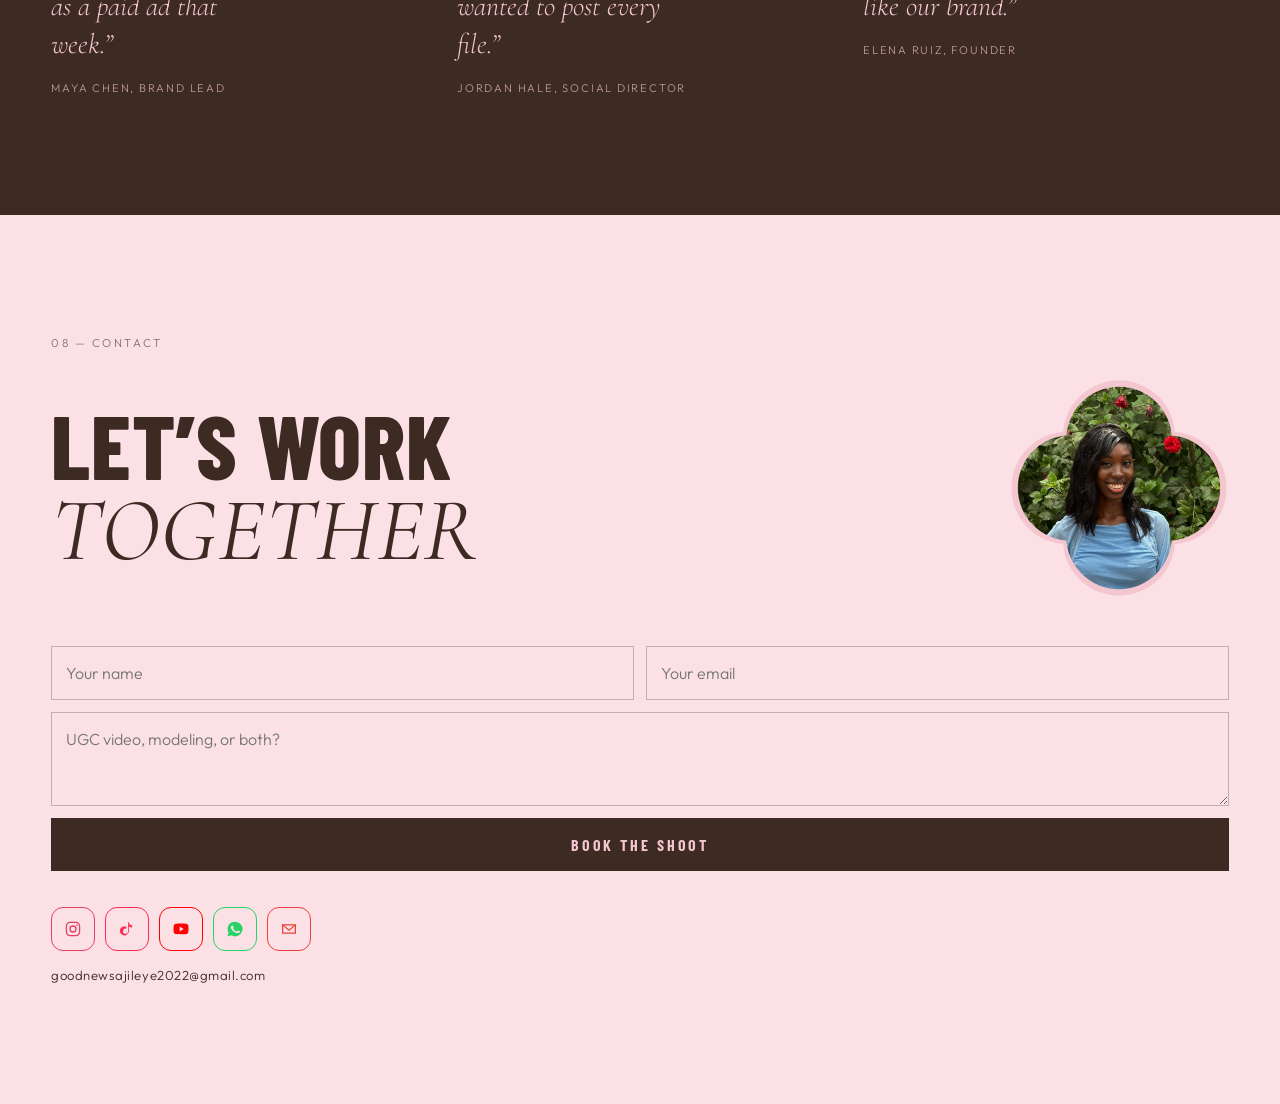
==== commit 8624e624: "updated" ====
--- a/index.html
+++ b/index.html
@@ -61,8 +61,25 @@
         <p class="hero-lede">I make UGC videos and I model the product too so brands get the face, the story, and the footage in one place.</p>
         <ul class="hero-meta">
           <li>Goodnews Ajileye</li>
-          <li>@goodnewsajileye</li>
-          <li>Video · Talent</li>
+          <li>
+            <div class="socials">
+              <a class="is-ig" href="https://www.instagram.com/glow_with_goodnews" target="_blank" rel="noreferrer" aria-label="Instagram">
+                <svg viewBox="0 0 24 24" aria-hidden="true"><rect x="3.2" y="3.2" width="17.6" height="17.6" rx="5" fill="none" stroke="currentColor" stroke-width="1.7"/><circle cx="12" cy="12" r="4" fill="none" stroke="currentColor" stroke-width="1.7"/><circle cx="17.4" cy="6.6" r="1.1" fill="currentColor"/></svg>
+              </a>
+              <a class="is-tiktok" href="https://www.tiktok.com/@goodnews_diaries" target="_blank" rel="noreferrer" aria-label="TikTok">
+                <svg viewBox="0 0 24 24" aria-hidden="true"><path fill="currentColor" d="M14.6 3c.3 2.3 1.8 4 4.2 4.3v2.6c-1.4 0-2.8-.4-4.2-1.3v6.5A6.1 6.1 0 1 1 11.2 9v2.7a3.4 3.4 0 1 0 2.3 3.2V3h1.1Z"/></svg>
+              </a>
+              <a class="is-yt" href="https://www.youtube.com/@glowwithgoodnews" target="_blank" rel="noreferrer" aria-label="YouTube">
+                <svg viewBox="0 0 24 24" aria-hidden="true"><path fill="currentColor" d="M21.6 7.2a2.8 2.8 0 0 0-2-2C17.9 4.8 12 4.8 12 4.8s-5.9 0-7.6.4a2.8 2.8 0 0 0-2 2A29 29 0 0 0 2 12a29 29 0 0 0 .4 4.8 2.8 2.8 0 0 0 2 2c1.7.4 7.6.4 7.6.4s5.9 0 7.6-.4a2.8 2.8 0 0 0 2-2A29 29 0 0 0 22 12a29 29 0 0 0-.4-4.8ZM10.2 15.2V8.8L15.6 12l-5.4 3.2Z"/></svg>
+              </a>
+              <a class="is-wa" href="https://wa.me/2348113171280" target="_blank" rel="noreferrer" aria-label="WhatsApp">
+                <svg viewBox="0 0 24 24" aria-hidden="true"><path fill="currentColor" d="M12 2.2A9.8 9.8 0 0 0 3.4 16.8L2 21.8l5.2-1.4A9.8 9.8 0 1 0 12 2.2Zm5.5 13.9c-.3.7-1.4 1.3-1.9 1.4-.5.1-1.1.2-3.4-.7-2.7-1.1-4.4-3.8-4.5-4-.2-.2-1.2-1.5-1.2-2.8 0-1.3.7-2 1-2.3.3-.3.6-.4.8-.4h.6c.2 0 .4 0 .6.5l.8 2.1c.1.3 0 .5-.1.6l-.5.6c-.1.2-.2.4 0 .6.2.4.9 1.4 1.9 2.2 1.2 1 2.2 1.3 2.5 1.5.3 0 .5 0 .7-.2l.7-1.1c.2-.2.4-.2.7-.1l2.1 1c.2 0 .4.2.4.5 0 .4 0 1.6-.7 2.3Z"/></svg>
+              </a>
+              <a class="is-mail" href="mailto:goodnewsajileye2022@gmail.com" aria-label="Email">
+                <svg viewBox="0 0 24 24" aria-hidden="true"><path fill="none" stroke="currentColor" stroke-width="1.7" d="M3.5 6.5h17v11h-17z"/><path fill="none" stroke="currentColor" stroke-width="1.7" d="m3.5 6.5 8.5 7 8.5-7"/></svg>
+              </a>
+            </div>
+          </li>
         </ul>
       </div>
       <a class="scroll-hint" href="#about">Scroll the lookbook</a>
@@ -295,15 +312,28 @@
         <button type="submit">Book the shoot</button>
         <p class="form-note" hidden>Thank you. I will get back to you soon.</p>
       </form>
-      <div class="contact-meta">
-        <a href="mailto:hello@goodnewsajileye.com">hello@goodnewsajileye.com</a>
-        <a href="https://instagram.com/goodnewsajileye" target="_blank" rel="noreferrer">@goodnewsajileye</a>
-        <a href="tel:+1234567890">+123 456 7890</a>
-      </div>
+      <div class="socials contact-socials">
+        <a class="is-ig" href="https://www.instagram.com/glow_with_goodnews" target="_blank" rel="noreferrer" aria-label="Instagram">
+          <svg viewBox="0 0 24 24" aria-hidden="true"><rect x="3.2" y="3.2" width="17.6" height="17.6" rx="5" fill="none" stroke="currentColor" stroke-width="1.7"/><circle cx="12" cy="12" r="4" fill="none" stroke="currentColor" stroke-width="1.7"/><circle cx="17.4" cy="6.6" r="1.1" fill="currentColor"/></svg>
+        </a>
+        <a class="is-tiktok" href="https://www.tiktok.com/@goodnews_diaries" target="_blank" rel="noreferrer" aria-label="TikTok">
+          <svg viewBox="0 0 24 24" aria-hidden="true"><path fill="currentColor" d="M14.6 3c.3 2.3 1.8 4 4.2 4.3v2.6c-1.4 0-2.8-.4-4.2-1.3v6.5A6.1 6.1 0 1 1 11.2 9v2.7a3.4 3.4 0 1 0 2.3 3.2V3h1.1Z"/></svg>
+        </a>
+        <a class="is-yt" href="https://www.youtube.com/@glowwithgoodnews" target="_blank" rel="noreferrer" aria-label="YouTube">
+          <svg viewBox="0 0 24 24" aria-hidden="true"><path fill="currentColor" d="M21.6 7.2a2.8 2.8 0 0 0-2-2C17.9 4.8 12 4.8 12 4.8s-5.9 0-7.6.4a2.8 2.8 0 0 0-2 2A29 29 0 0 0 2 12a29 29 0 0 0 .4 4.8 2.8 2.8 0 0 0 2 2c1.7.4 7.6.4 7.6.4s5.9 0 7.6-.4a2.8 2.8 0 0 0 2-2A29 29 0 0 0 22 12a29 29 0 0 0-.4-4.8ZM10.2 15.2V8.8L15.6 12l-5.4 3.2Z"/></svg>
+        </a>
+        <a class="is-wa" href="https://wa.me/2348113171280" target="_blank" rel="noreferrer" aria-label="WhatsApp">
+          <svg viewBox="0 0 24 24" aria-hidden="true"><path fill="currentColor" d="M12 2.2A9.8 9.8 0 0 0 3.4 16.8L2 21.8l5.2-1.4A9.8 9.8 0 1 0 12 2.2Zm5.5 13.9c-.3.7-1.4 1.3-1.9 1.4-.5.1-1.1.2-3.4-.7-2.7-1.1-4.4-3.8-4.5-4-.2-.2-1.2-1.5-1.2-2.8 0-1.3.7-2 1-2.3.3-.3.6-.4.8-.4h.6c.2 0 .4 0 .6.5l.8 2.1c.1.3 0 .5-.1.6l-.5.6c-.1.2-.2.4 0 .6.2.4.9 1.4 1.9 2.2 1.2 1 2.2 1.3 2.5 1.5.3 0 .5 0 .7-.2l.7-1.1c.2-.2.4-.2.7-.1l2.1 1c.2 0 .4.2.4.5 0 .4 0 1.6-.7 2.3Z"/></svg>
+        </a>
+        <a class="is-mail" href="mailto:goodnewsajileye2022@gmail.com" aria-label="Email">
+          <svg viewBox="0 0 24 24" aria-hidden="true"><path fill="none" stroke="currentColor" stroke-width="1.7" d="M3.5 6.5h17v11h-17z"/><path fill="none" stroke="currentColor" stroke-width="1.7" d="m3.5 6.5 8.5 7 8.5-7"/></svg>
+        </a>
+      </div>
+      <a class="contact-mail" href="mailto:goodnewsajileye2022@gmail.com">goodnewsajileye2022@gmail.com</a>
     </section>
   </main>
 
-  <script src="js/main.js?v=2"></script>
+  <script src="js/main.js?v=3"></script>
 </body>
 
 </html>
--- a/css/styles.css
+++ b/css/styles.css
@@ -650,17 +650,94 @@
 
 .contact-form button:hover { background: var(--brown-deep); }
 
-.contact-meta {
+.socials {
   display: flex;
-  justify-content: space-between;
-  gap: 16px;
-  margin-top: 36px;
-  font-size: 0.78rem;
-  letter-spacing: 0.08em;
-}
-
-.contact-meta a { overflow-wrap: anywhere; }
-.contact-meta a:hover { text-decoration: underline; }
+  align-items: center;
+  gap: 10px;
+}
+
+.socials a {
+  display: grid;
+  place-items: center;
+  width: 44px;
+  height: 44px;
+  border: 1px solid currentColor;
+  border-radius: 12px;
+  color: inherit;
+}
+
+.socials a.is-ig {
+  color: #e4405f;
+  border-color: #e4405f;
+}
+
+.socials a.is-tiktok {
+  color: #fe2c55;
+  border-color: #fe2c55;
+}
+
+.socials a.is-yt {
+  color: #ff0000;
+  border-color: #ff0000;
+}
+
+.socials a.is-wa {
+  color: #25d366;
+  border-color: #25d366;
+}
+
+.socials a.is-mail {
+  color: #ea4335;
+  border-color: #ea4335;
+}
+
+.socials a.is-ig:hover {
+  color: #fff;
+  border-color: transparent;
+  background: linear-gradient(45deg, #f09433, #e6683c, #dc2743, #cc2366, #bc1888);
+}
+
+.socials a.is-tiktok:hover {
+  color: #25f4ee;
+  background: #010101;
+  border-color: #010101;
+}
+
+.socials a.is-yt:hover,
+.socials a.is-wa:hover {
+  color: #fff;
+}
+
+.socials a.is-yt:hover { background: #ff0000; }
+.socials a.is-wa:hover { background: #25d366; }
+
+.socials a.is-mail:hover {
+  color: #fff;
+  background: #ea4335;
+  border-color: #ea4335;
+}
+
+.socials svg {
+  display: block;
+  width: 18px;
+  height: 18px;
+}
+
+.contact-socials { margin-top: 36px; }
+
+.contact-mail {
+  display: inline-block;
+  margin-top: 16px;
+  font-size: 0.82rem;
+  letter-spacing: 0.04em;
+}
+
+.contact-mail:hover { text-decoration: underline; }
+
+.hero-meta .socials a {
+  width: 36px;
+  height: 36px;
+}
 
 .about-grid > *,
 .service-row > *,
@@ -991,10 +1068,10 @@
     padding: 10px 12px;
   }
 
-  .contact-meta {
-    flex-direction: column;
-    align-items: flex-start;
-    gap: 12px;
+  .hero-meta .socials a,
+  .contact-socials a {
+    width: 44px;
+    height: 44px;
   }
 }
 
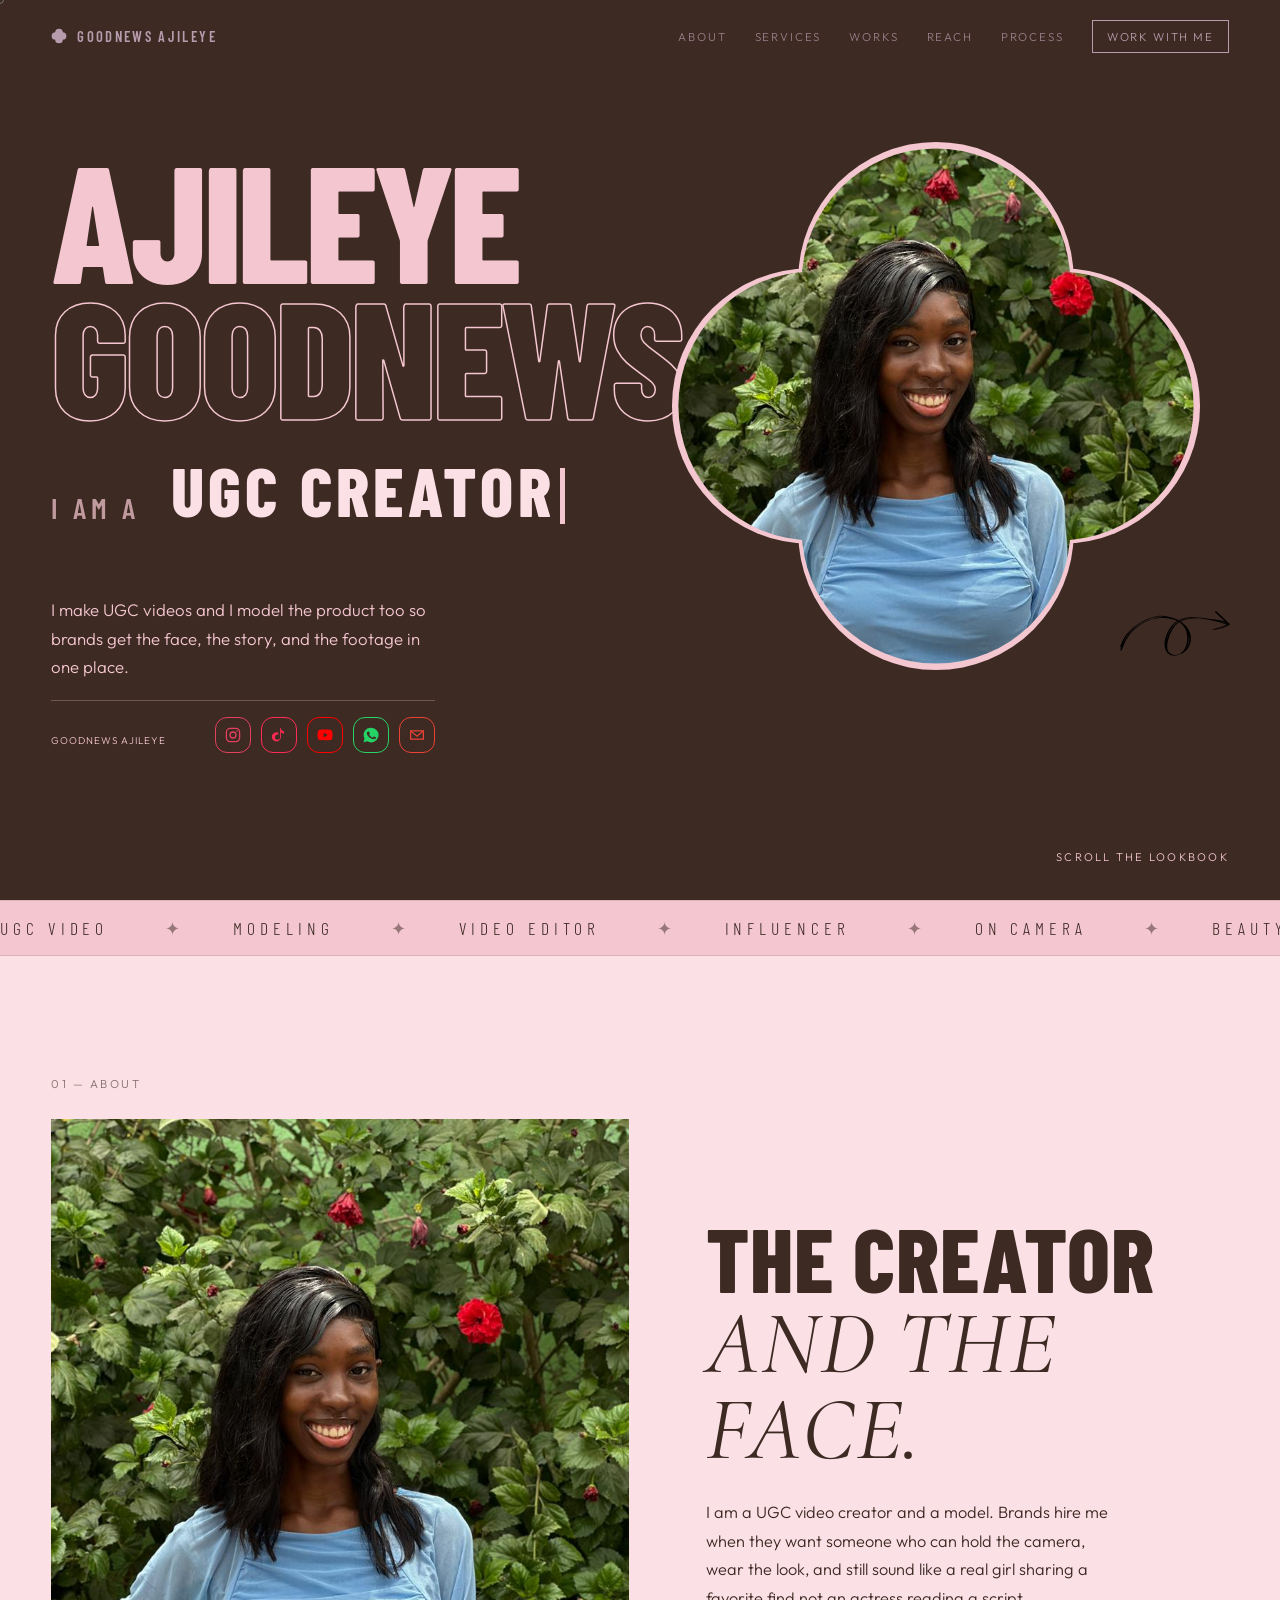
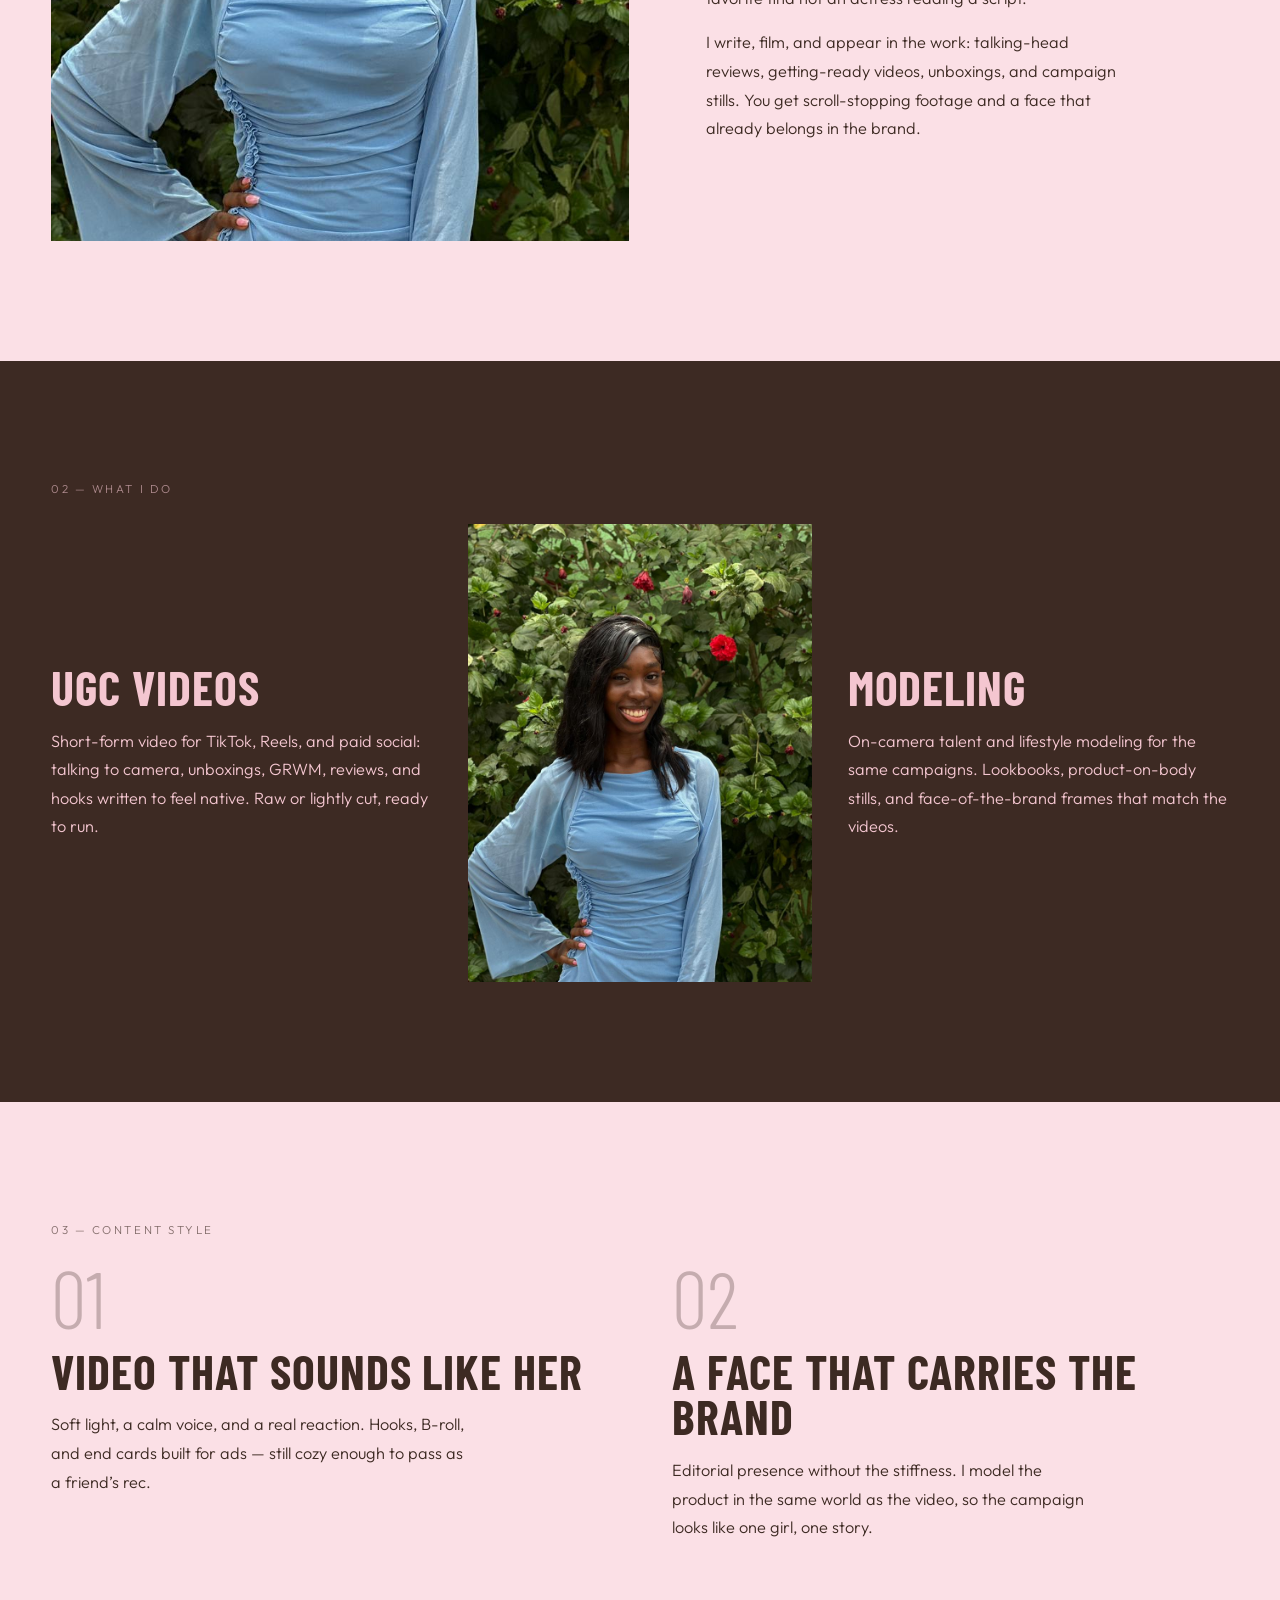
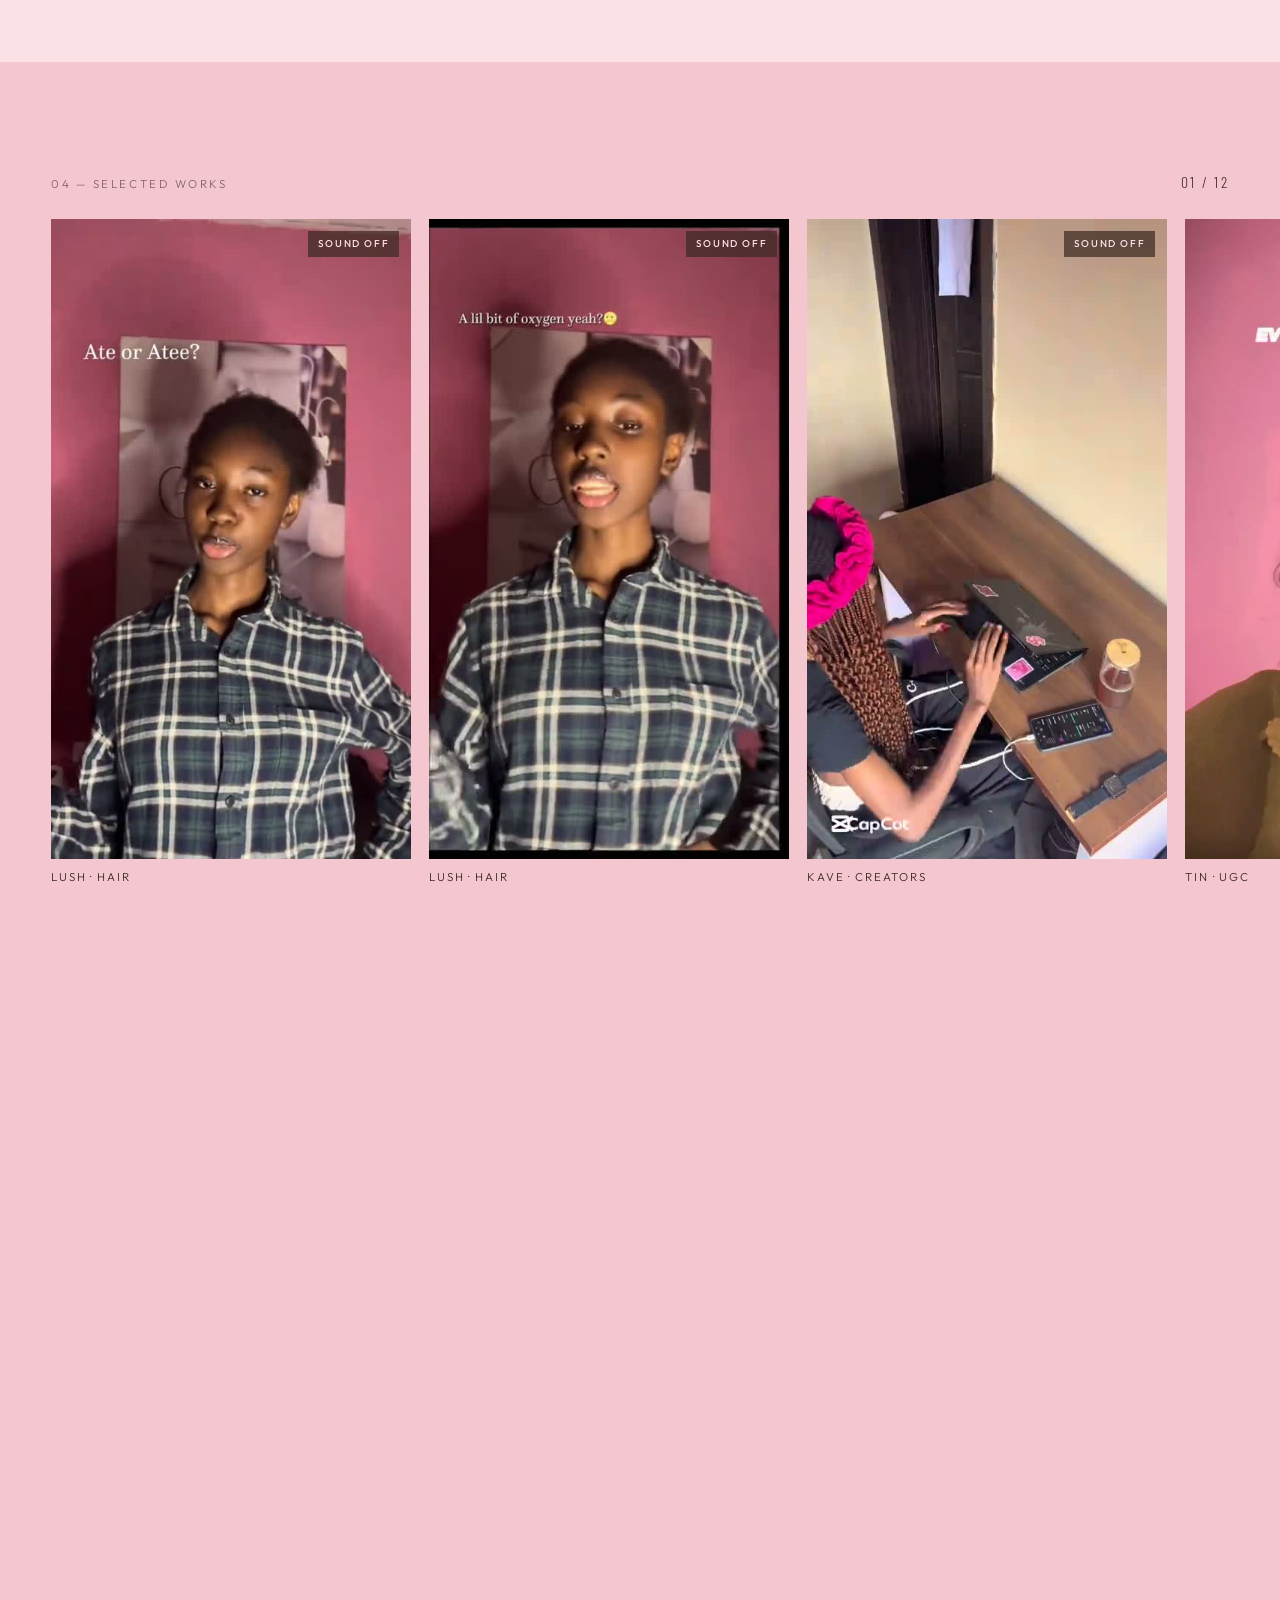
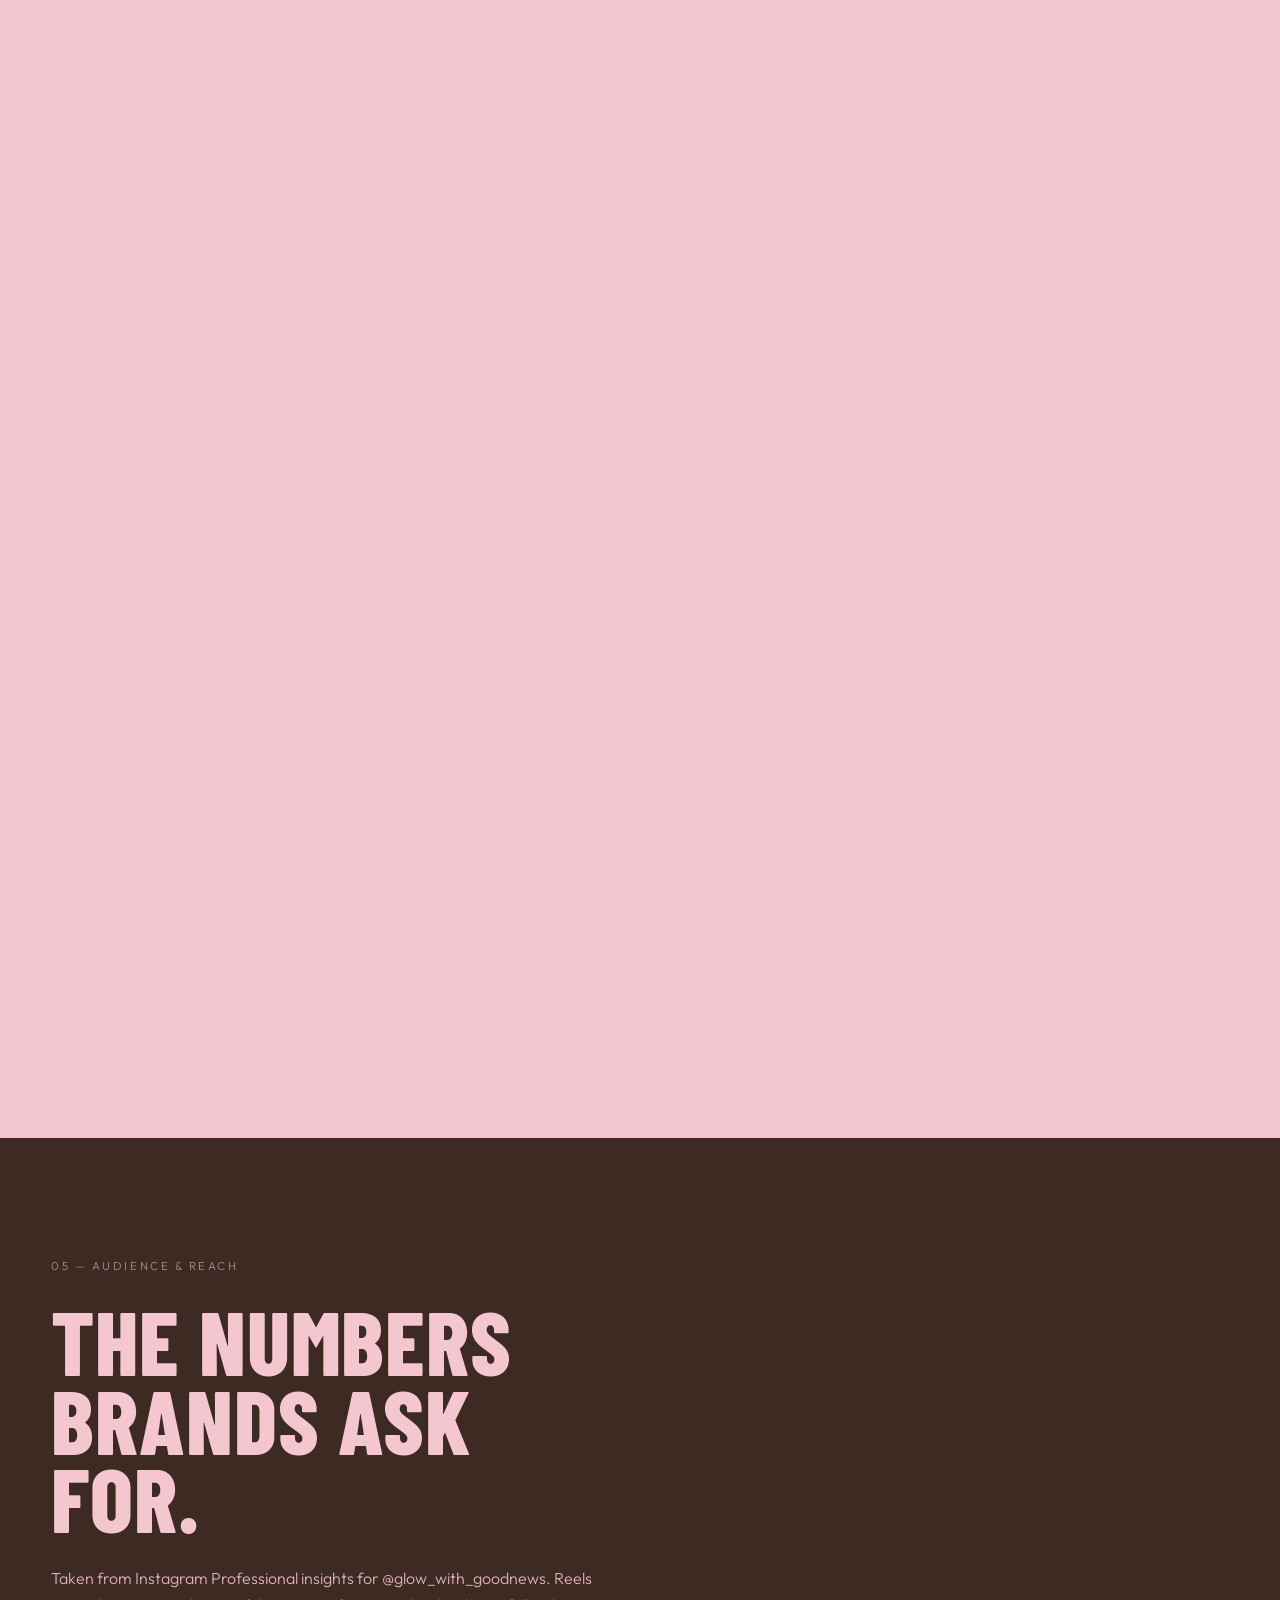
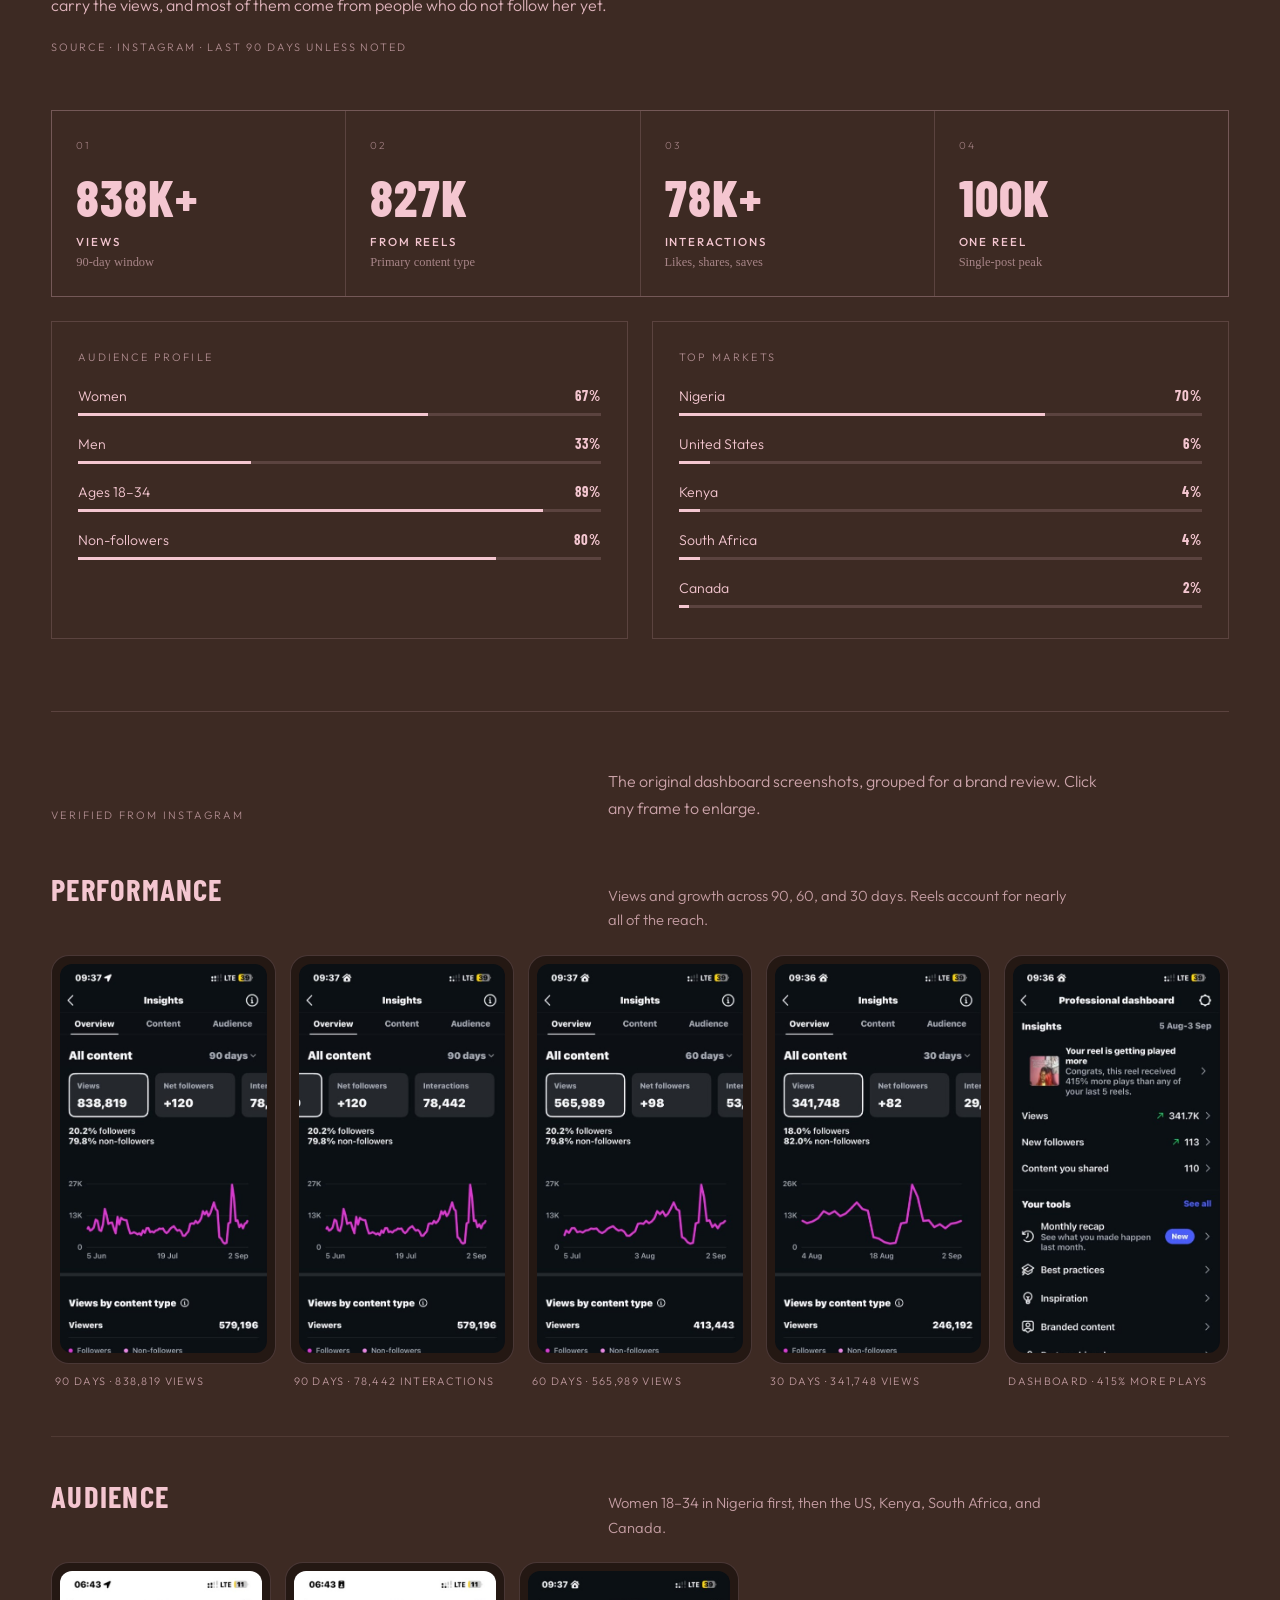
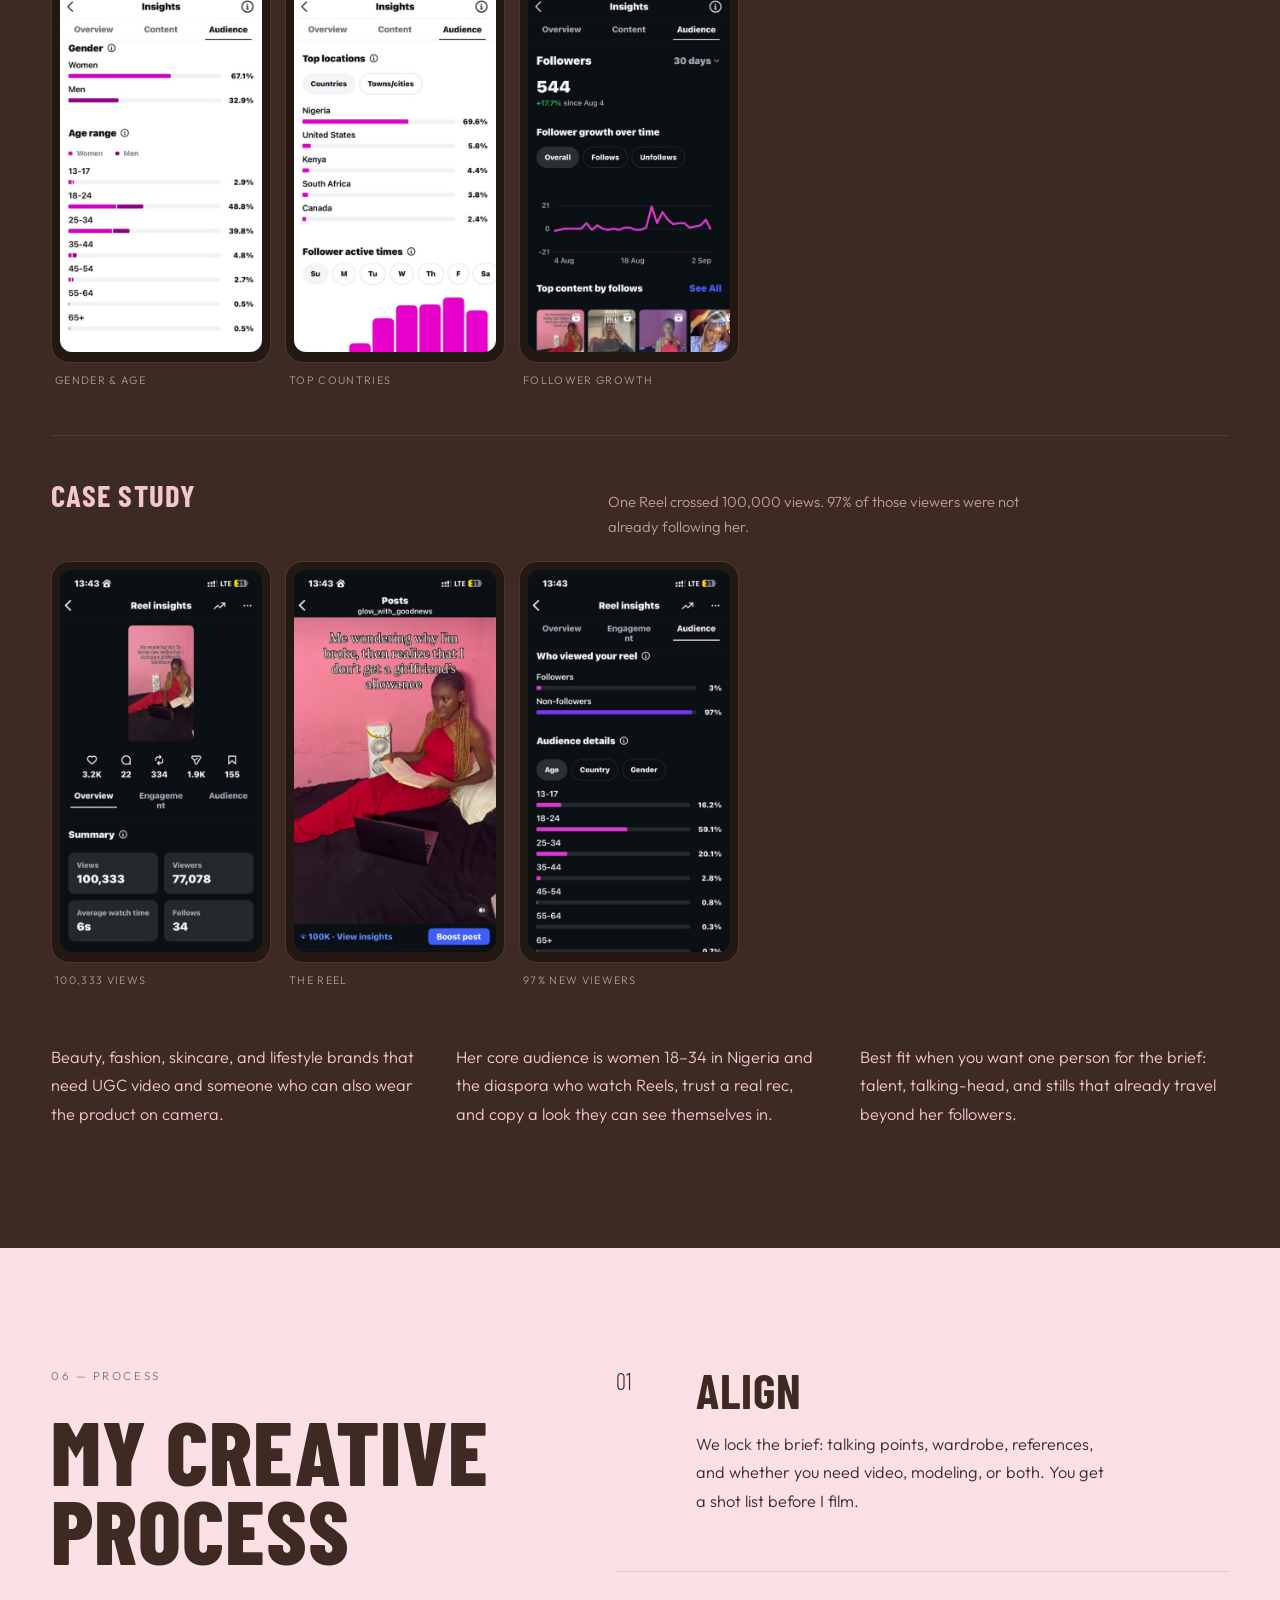
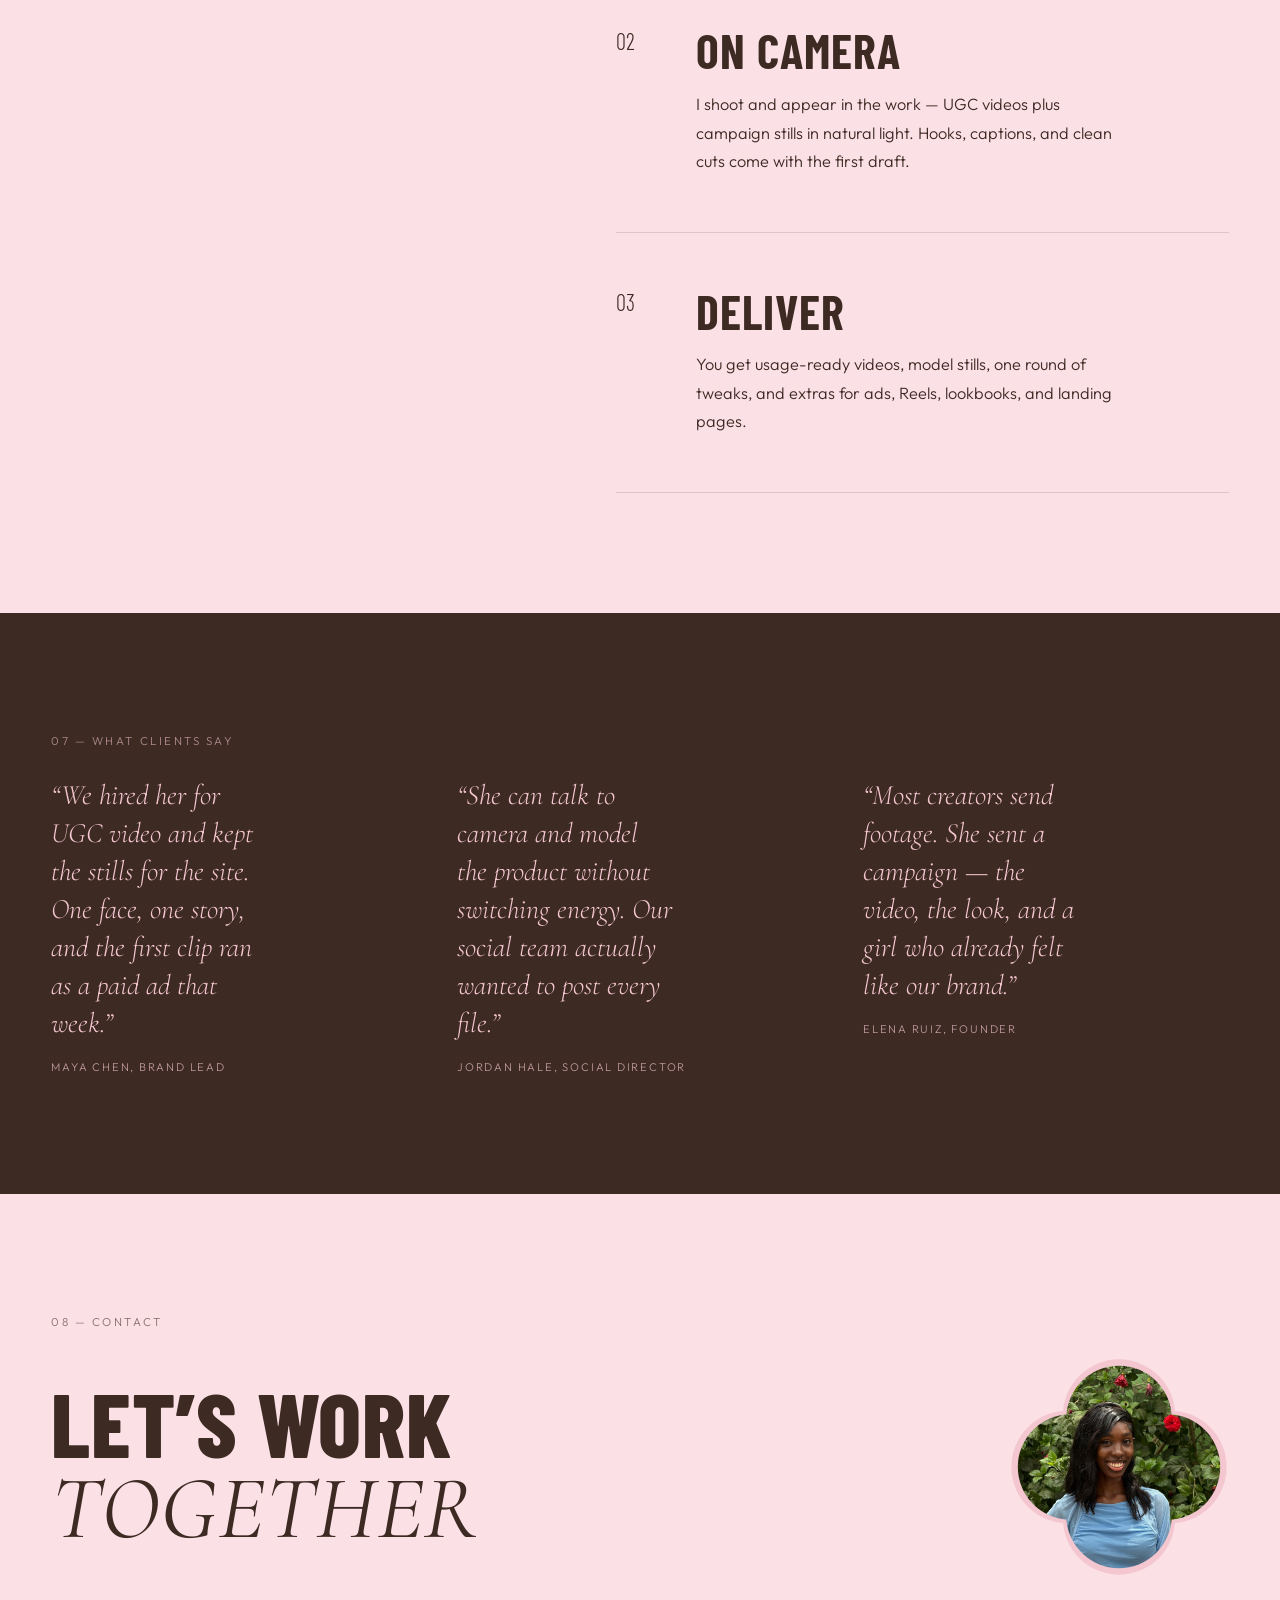
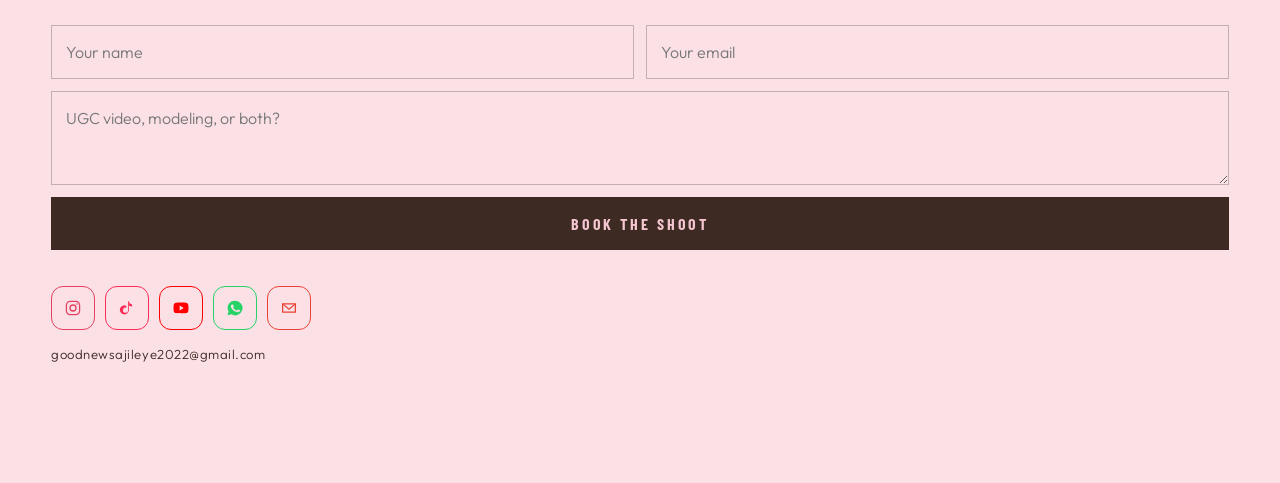
==== commit 85a881df: "updated" ====
--- a/index.html
+++ b/index.html
@@ -33,6 +33,7 @@
       <a href="#about">About</a>
       <a href="#do">Services</a>
       <a href="#works">Works</a>
+      <a href="#niche">Reach</a>
       <a href="#process">Process</a>
       <a href="#contact" class="nav-cta">Work with me</a>
     </nav>
@@ -229,15 +230,166 @@
     </section>
 
     <section class="niche" id="niche">
-      <p class="chapter light">05 — Niche & audience</p>
-      <h2>Hired as the creator.<br>Cast as the model.</h2>
+      <div class="reach-head">
+        <p class="chapter light">05 — Audience & reach</p>
+        <h2>The numbers<br>brands ask for.</h2>
+        <p class="reach-lede">Taken from Instagram Professional insights for @glow_with_goodnews. Reels carry the views, and most of them come from people who do not follow her yet.</p>
+        <p class="reach-source">Source · Instagram · Last 90 days unless noted</p>
+      </div>
+      <div class="reach-stats">
+        <article>
+          <span>01</span>
+          <p>838K+</p>
+          <b>Views</b>
+          <em>90-day window</em>
+        </article>
+        <article>
+          <span>02</span>
+          <p>827K</p>
+          <b>From Reels</b>
+          <em>Primary content type</em>
+        </article>
+        <article>
+          <span>03</span>
+          <p>78K+</p>
+          <b>Interactions</b>
+          <em>Likes, shares, saves</em>
+        </article>
+        <article>
+          <span>04</span>
+          <p>100K</p>
+          <b>One Reel</b>
+          <em>Single-post peak</em>
+        </article>
+      </div>
+      <div class="reach-split">
+        <div class="reach-panel">
+          <p class="reach-label">Audience profile</p>
+          <ul class="reach-bars">
+            <li><span>Women</span><em>67%</em><b style="--n:67%"></b></li>
+            <li><span>Men</span><em>33%</em><b style="--n:33%"></b></li>
+            <li><span>Ages 18–34</span><em>89%</em><b style="--n:89%"></b></li>
+            <li><span>Non-followers</span><em>80%</em><b style="--n:80%"></b></li>
+          </ul>
+        </div>
+        <div class="reach-panel">
+          <p class="reach-label">Top markets</p>
+          <ul class="reach-bars">
+            <li><span>Nigeria</span><em>70%</em><b style="--n:70%"></b></li>
+            <li><span>United States</span><em>6%</em><b style="--n:6%"></b></li>
+            <li><span>Kenya</span><em>4%</em><b style="--n:4%"></b></li>
+            <li><span>South Africa</span><em>4%</em><b style="--n:4%"></b></li>
+            <li><span>Canada</span><em>2%</em><b style="--n:2%"></b></li>
+          </ul>
+        </div>
+      </div>
+      <div class="reach-proof">
+        <div class="reach-proof-head">
+          <p class="reach-label">Verified from Instagram</p>
+          <p>The original dashboard screenshots, grouped for a brand review. Click any frame to enlarge.</p>
+        </div>
+        <div class="reach-group">
+          <div class="reach-group-copy">
+            <h3>Performance</h3>
+            <p>Views and growth across 90, 60, and 30 days. Reels account for nearly all of the reach.</p>
+          </div>
+          <div class="reach-shots">
+            <figure>
+              <button type="button">
+                <img src="assets/img/insights/insight-11.jpg" alt="Instagram insights: 838,819 views in 90 days">
+              </button>
+              <figcaption>90 days · 838,819 views</figcaption>
+            </figure>
+            <figure>
+              <button type="button">
+                <img src="assets/img/insights/insight-10.jpg" alt="Instagram insights: 78,442 interactions in 90 days">
+              </button>
+              <figcaption>90 days · 78,442 interactions</figcaption>
+            </figure>
+            <figure>
+              <button type="button">
+                <img src="assets/img/insights/insight-08.jpg" alt="Instagram insights: 565,989 views in 60 days">
+              </button>
+              <figcaption>60 days · 565,989 views</figcaption>
+            </figure>
+            <figure>
+              <button type="button">
+                <img src="assets/img/insights/insight-06.jpg" alt="Instagram insights: 341,748 views in 30 days">
+              </button>
+              <figcaption>30 days · 341,748 views</figcaption>
+            </figure>
+            <figure>
+              <button type="button">
+                <img src="assets/img/insights/insight-05.jpg" alt="Instagram dashboard: 341.7K views and a reel with 415 percent more plays">
+              </button>
+              <figcaption>Dashboard · 415% more plays</figcaption>
+            </figure>
+          </div>
+        </div>
+        <div class="reach-group">
+          <div class="reach-group-copy">
+            <h3>Audience</h3>
+            <p>Women 18–34 in Nigeria first, then the US, Kenya, South Africa, and Canada.</p>
+          </div>
+          <div class="reach-shots reach-shots-three">
+            <figure>
+              <button type="button">
+                <img src="assets/img/insights/insight-03.jpg" alt="Instagram audience: 67 percent women, mostly ages 18 to 34">
+              </button>
+              <figcaption>Gender &amp; age</figcaption>
+            </figure>
+            <figure>
+              <button type="button">
+                <img src="assets/img/insights/insight-09.jpg" alt="Instagram audience: 70 percent of followers in Nigeria">
+              </button>
+              <figcaption>Top countries</figcaption>
+            </figure>
+            <figure>
+              <button type="button">
+                <img src="assets/img/insights/insight-07.jpg" alt="Instagram followers: 544 followers, up 17.7 percent">
+              </button>
+              <figcaption>Follower growth</figcaption>
+            </figure>
+          </div>
+        </div>
+        <div class="reach-group">
+          <div class="reach-group-copy">
+            <h3>Case study</h3>
+            <p>One Reel crossed 100,000 views. 97% of those viewers were not already following her.</p>
+          </div>
+          <div class="reach-shots reach-shots-three">
+            <figure>
+              <button type="button">
+                <img src="assets/img/insights/insight-01.jpg" alt="Reel insights: 100,333 views on one video">
+              </button>
+              <figcaption>100,333 views</figcaption>
+            </figure>
+            <figure>
+              <button type="button">
+                <img src="assets/img/insights/insight-02.jpg" alt="The Instagram Reel that reached 100K views">
+              </button>
+              <figcaption>The Reel</figcaption>
+            </figure>
+            <figure>
+              <button type="button">
+                <img src="assets/img/insights/insight-04.jpg" alt="Reel audience: 97 percent of viewers were not followers">
+              </button>
+              <figcaption>97% new viewers</figcaption>
+            </figure>
+          </div>
+        </div>
+      </div>
+      <dialog class="reach-lightbox" id="reach-lightbox" aria-label="Insight screenshot">
+        <img alt="">
+        <p class="reach-lightbox-cap"></p>
+        <form method="dialog">
+          <button type="submit">Close</button>
+        </form>
+      </dialog>
       <div class="niche-grid">
-        <p>Beauty, fashion, skincare, and lifestyle brands that need UGC video and someone who can also wear the product
-          on camera.</p>
-        <p>Her audience is women 18–34 who watch GRWM, trust a real rec, and copy a look they can actually see
-          themselves in.</p>
-        <p>Best fit when you want one person for the brief: talent, talking-head, and stills that all feel like the same
-          girl.</p>
+        <p>Beauty, fashion, skincare, and lifestyle brands that need UGC video and someone who can also wear the product on camera.</p>
+        <p>Her core audience is women 18–34 in Nigeria and the diaspora who watch Reels, trust a real rec, and copy a look they can see themselves in.</p>
+        <p>Best fit when you want one person for the brief: talent, talking-head, and stills that already travel beyond her followers.</p>
       </div>
     </section>
 
@@ -333,7 +485,7 @@
     </section>
   </main>
 
-  <script src="js/main.js?v=3"></script>
+  <script src="js/main.js?v=5"></script>
 </body>
 
 </html>
--- a/css/styles.css
+++ b/css/styles.css
@@ -549,11 +549,302 @@
 
 .niche h2 { max-width: 16ch; color: var(--pink); }
 
+.reach-head { max-width: 52ch; }
+
+.reach-lede {
+  margin-top: 8px;
+  line-height: 1.7;
+  opacity: 0.88;
+}
+
+.reach-source {
+  margin-top: 20px;
+  font-size: 0.68rem;
+  letter-spacing: 0.18em;
+  text-transform: uppercase;
+  opacity: 0.62;
+}
+
+.reach-stats {
+  display: grid;
+  grid-template-columns: repeat(4, minmax(0, 1fr));
+  gap: 1px;
+  margin-top: 56px;
+  background: rgba(244, 198, 208, 0.16);
+  border: 1px solid rgba(244, 198, 208, 0.16);
+}
+
+.reach-stats article {
+  padding: 28px 24px 26px;
+  background: var(--brown);
+}
+
+.reach-stats article span {
+  display: block;
+  margin-bottom: 22px;
+  font-size: 0.64rem;
+  letter-spacing: 0.2em;
+  text-transform: uppercase;
+  opacity: 0.5;
+}
+
+.reach-stats p {
+  font-family: var(--display);
+  font-weight: 800;
+  font-size: clamp(2.4rem, 4vw, 3.6rem);
+  line-height: 0.9;
+  letter-spacing: 0.02em;
+}
+
+.reach-stats b {
+  display: block;
+  margin-top: 14px;
+  font-size: 0.72rem;
+  font-weight: 500;
+  letter-spacing: 0.16em;
+  text-transform: uppercase;
+}
+
+.reach-stats em {
+  display: block;
+  margin-top: 6px;
+  font-style: normal;
+  font-size: 0.78rem;
+  opacity: 0.58;
+}
+
+.reach-split {
+  display: grid;
+  grid-template-columns: 1fr 1fr;
+  gap: 24px;
+  margin-top: 24px;
+}
+
+.reach-panel {
+  padding: 28px 26px 30px;
+  border: 1px solid rgba(244, 198, 208, 0.16);
+}
+
+.reach-label {
+  margin-bottom: 22px;
+  font-size: 0.68rem;
+  letter-spacing: 0.2em;
+  text-transform: uppercase;
+  opacity: 0.62;
+}
+
+.reach-bars {
+  list-style: none;
+  display: grid;
+  gap: 18px;
+}
+
+.reach-bars li {
+  display: grid;
+  grid-template-columns: 1fr auto;
+  gap: 8px 16px;
+  align-items: baseline;
+}
+
+.reach-bars li span {
+  font-size: 0.88rem;
+}
+
+.reach-bars li em {
+  font-family: var(--display);
+  font-style: normal;
+  font-weight: 700;
+  font-size: 0.92rem;
+  letter-spacing: 0.06em;
+}
+
+.reach-bars b {
+  grid-column: 1 / -1;
+  display: block;
+  height: 3px;
+  background: rgba(244, 198, 208, 0.16);
+}
+
+.reach-bars b::after {
+  content: "";
+  display: block;
+  width: var(--n);
+  height: 100%;
+  background: var(--pink);
+}
+
+.reach-proof {
+  margin-top: 72px;
+  padding-top: 56px;
+  border-top: 1px solid rgba(244, 198, 208, 0.16);
+}
+
+.reach-proof-head {
+  display: grid;
+  grid-template-columns: minmax(0, 0.9fr) minmax(0, 1.1fr);
+  gap: 24px 48px;
+  align-items: end;
+  margin-bottom: 48px;
+}
+
+.reach-proof-head .reach-label { margin-bottom: 0; }
+
+.reach-proof-head p:last-child {
+  max-width: 46ch;
+  line-height: 1.7;
+  opacity: 0.78;
+}
+
+.reach-group + .reach-group {
+  margin-top: 48px;
+  padding-top: 40px;
+  border-top: 1px solid rgba(244, 198, 208, 0.1);
+}
+
+.reach-group-copy {
+  display: grid;
+  grid-template-columns: minmax(0, 0.9fr) minmax(0, 1.1fr);
+  gap: 12px 48px;
+  align-items: baseline;
+  margin-bottom: 22px;
+}
+
+.reach-group h3 {
+  font-family: var(--display);
+  font-weight: 700;
+  font-size: clamp(1.6rem, 2.4vw, 2.2rem);
+  letter-spacing: 0.04em;
+  text-transform: uppercase;
+}
+
+.reach-group-copy p {
+  max-width: 46ch;
+  font-size: 0.92rem;
+  line-height: 1.65;
+  opacity: 0.74;
+}
+
+.reach-shots {
+  display: grid;
+  grid-template-columns: repeat(5, minmax(0, 1fr));
+  gap: 14px;
+}
+
+.reach-shots-three {
+  grid-template-columns: repeat(3, minmax(0, 220px));
+}
+
+.reach-shots figure { min-width: 0; }
+
+.reach-shots button {
+  position: relative;
+  display: block;
+  width: 100%;
+  padding: 8px 8px 10px;
+  border: 1px solid rgba(244, 198, 208, 0.18);
+  border-radius: 18px;
+  background: rgba(18, 10, 8, 0.55);
+  overflow: hidden;
+  cursor: pointer;
+}
+
+.reach-shots button::after {
+  content: "Enlarge";
+  position: absolute;
+  right: 16px;
+  bottom: 18px;
+  padding: 7px 10px;
+  border-radius: 999px;
+  background: var(--pink);
+  color: var(--brown);
+  font-family: var(--body);
+  font-size: 0.58rem;
+  font-weight: 500;
+  letter-spacing: 0.14em;
+  text-transform: uppercase;
+  opacity: 0;
+  transform: translateY(6px);
+  transition: opacity 0.2s ease, transform 0.2s ease;
+}
+
+.reach-shots button:hover,
+.reach-shots button:focus-visible {
+  border-color: var(--pink);
+}
+
+.reach-shots button:hover::after,
+.reach-shots button:focus-visible::after {
+  opacity: 1;
+  transform: none;
+}
+
+.reach-shots img {
+  width: 100%;
+  aspect-ratio: 9 / 17;
+  object-fit: cover;
+  object-position: top center;
+  border-radius: 12px;
+}
+
+.reach-shots figcaption {
+  margin-top: 10px;
+  padding-inline: 4px;
+  font-size: 0.68rem;
+  letter-spacing: 0.12em;
+  text-transform: uppercase;
+  opacity: 0.7;
+}
+
+.reach-lightbox {
+  width: min(420px, 92vw);
+  max-height: 92vh;
+  padding: 0;
+  border: 0;
+  background: transparent;
+  color: var(--pink);
+}
+
+.reach-lightbox::backdrop {
+  background: rgba(18, 10, 8, 0.9);
+}
+
+.reach-lightbox img {
+  width: 100%;
+  height: auto;
+  max-height: 78vh;
+  object-fit: contain;
+  border-radius: 16px;
+}
+
+.reach-lightbox-cap {
+  margin-top: 12px;
+  text-align: center;
+  font-size: 0.68rem;
+  letter-spacing: 0.16em;
+  text-transform: uppercase;
+  opacity: 0.7;
+}
+
+.reach-lightbox button {
+  display: block;
+  margin: 16px auto 0;
+  padding: 10px 18px;
+  border: 0;
+  border-radius: 12px;
+  background: var(--pink);
+  color: var(--brown);
+  font-family: var(--body);
+  font-size: 0.78rem;
+  letter-spacing: 0.14em;
+  text-transform: uppercase;
+  cursor: pointer;
+}
+
 .niche-grid {
   display: grid;
   grid-template-columns: repeat(3, minmax(0, 1fr));
   gap: 36px;
-  margin-top: 48px;
+  margin-top: 56px;
 }
 
 .process {
@@ -744,7 +1035,12 @@
 .style-grid > *,
 .niche-grid > *,
 .quotes > *,
-.contact-form > * { min-width: 0; }
+.contact-form > *,
+.reach-stats > *,
+.reach-split > *,
+.reach-proof-head > *,
+.reach-group-copy > *,
+.reach-shots > * { min-width: 0; }
 
 main,
 section { max-width: 100%; }
@@ -764,6 +1060,11 @@
     width: min(420px, 38vw);
     top: 18vh;
     right: 4vw;
+  }
+
+  .reach-shots,
+  .reach-shots-three {
+    grid-template-columns: repeat(3, minmax(0, 1fr));
   }
 }
 
@@ -950,6 +1251,9 @@
   .about-grid,
   .service-row,
   .style-grid,
+  .reach-split,
+  .reach-proof-head,
+  .reach-group-copy,
   .niche-grid,
   .process,
   .quotes,
@@ -958,6 +1262,17 @@
     grid-template-columns: 1fr;
     gap: 28px;
   }
+
+  .reach-stats {
+    grid-template-columns: 1fr 1fr;
+  }
+
+  .reach-shots,
+  .reach-shots-three {
+    grid-template-columns: repeat(2, minmax(0, 1fr));
+  }
+
+  .reach-shots button::after { display: none; }
 
   .service-row,
   .service-row article,
